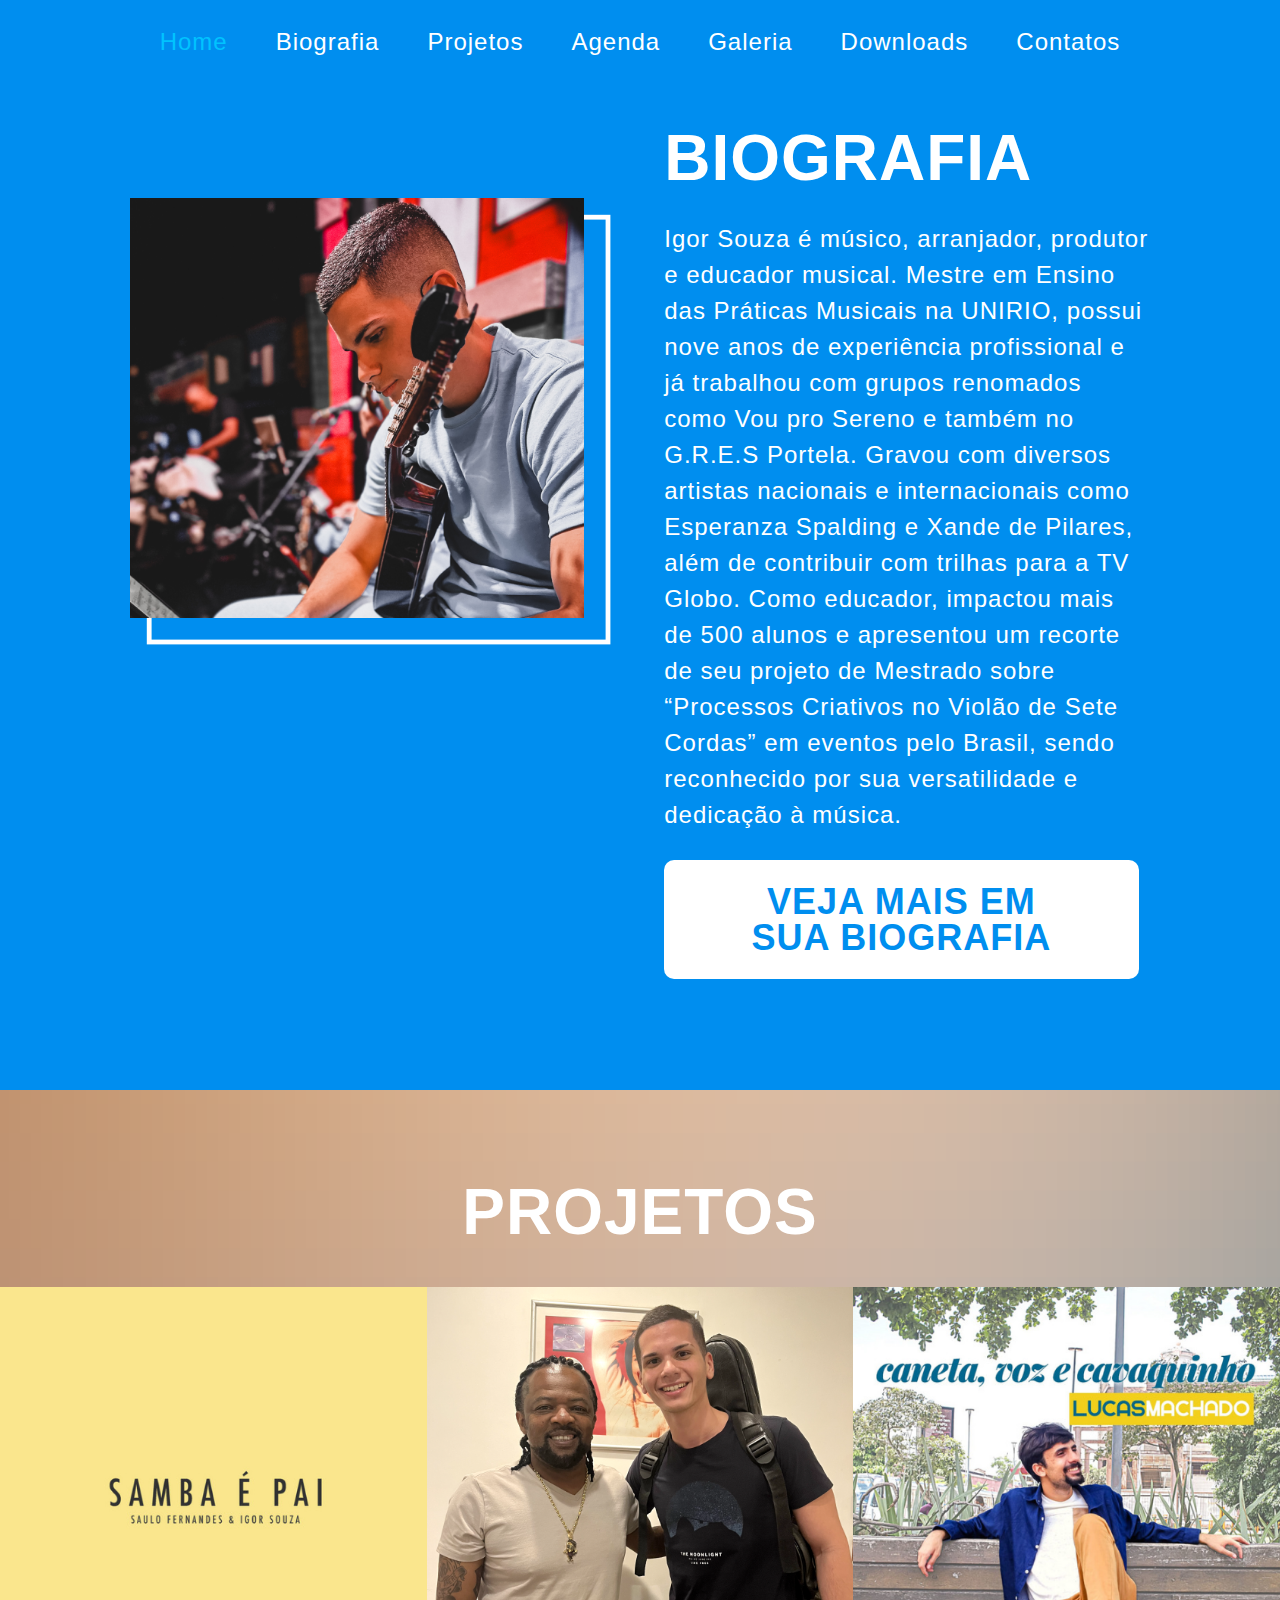
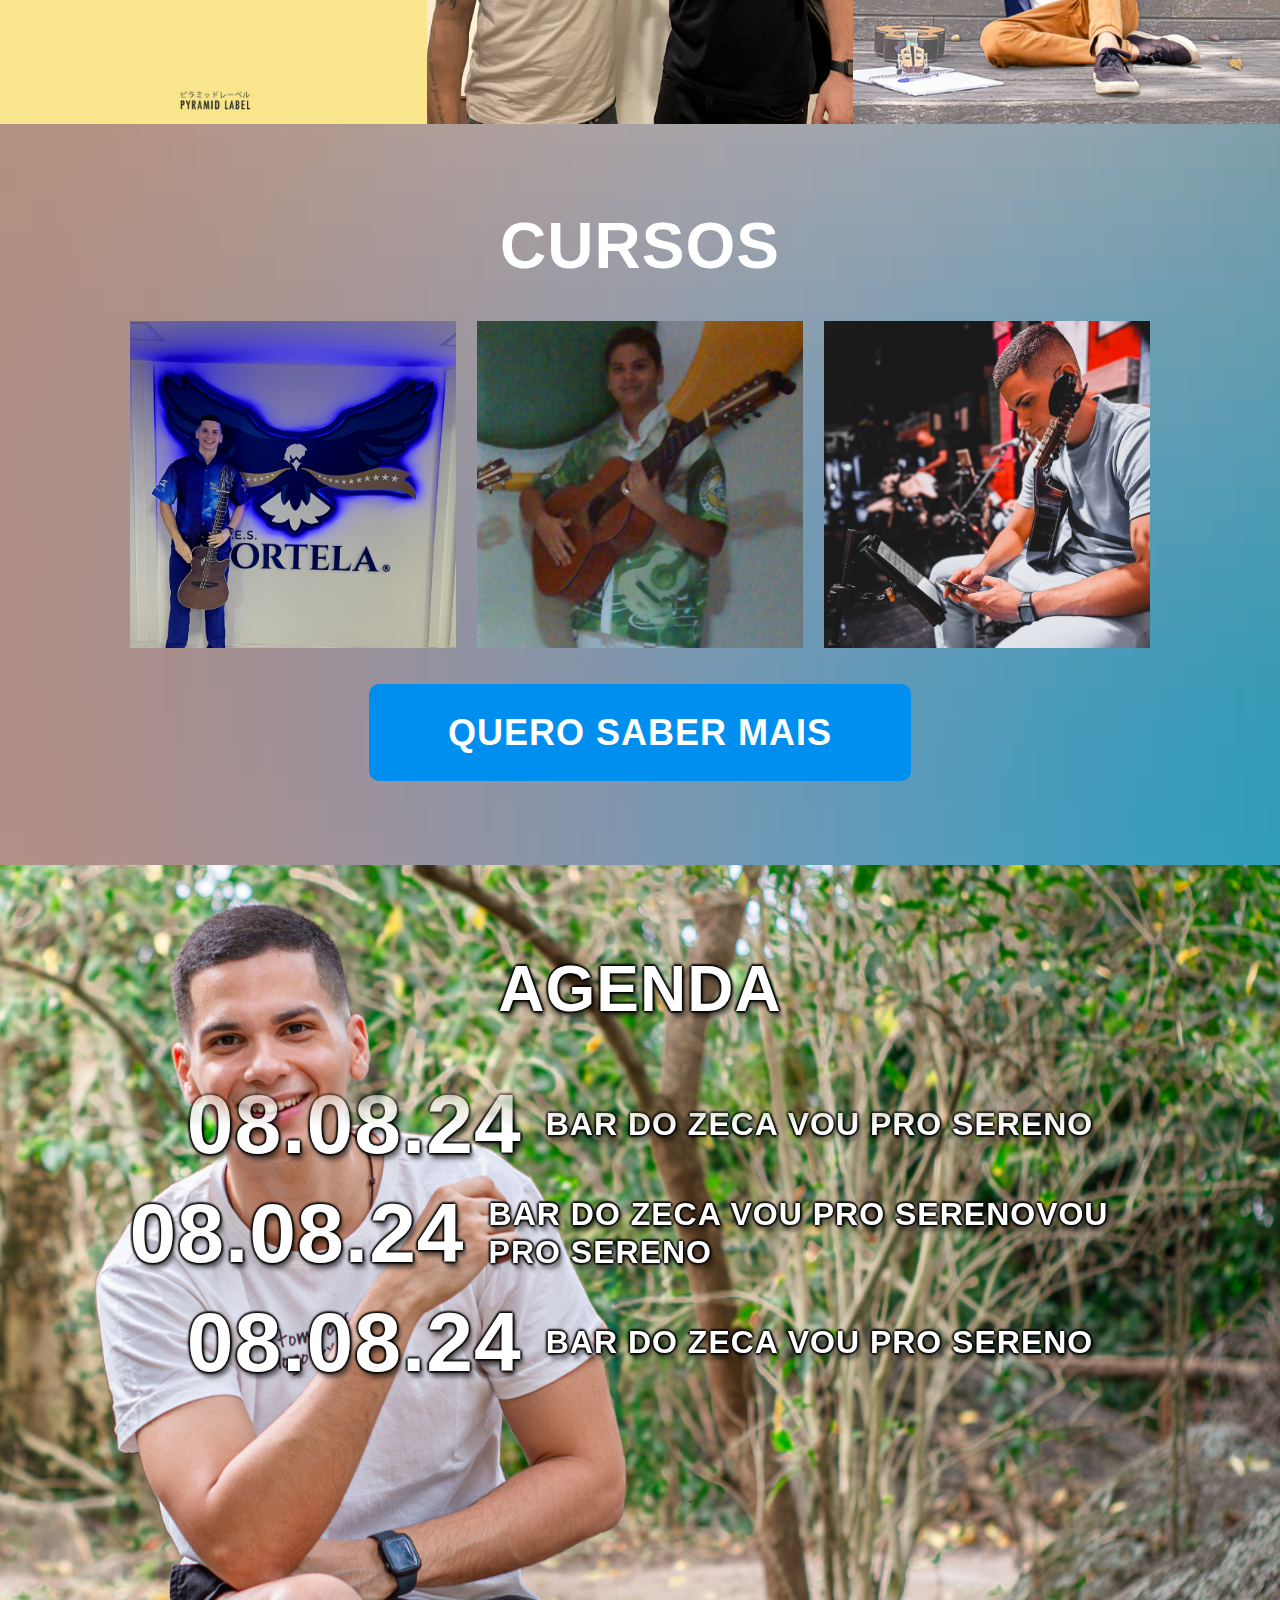
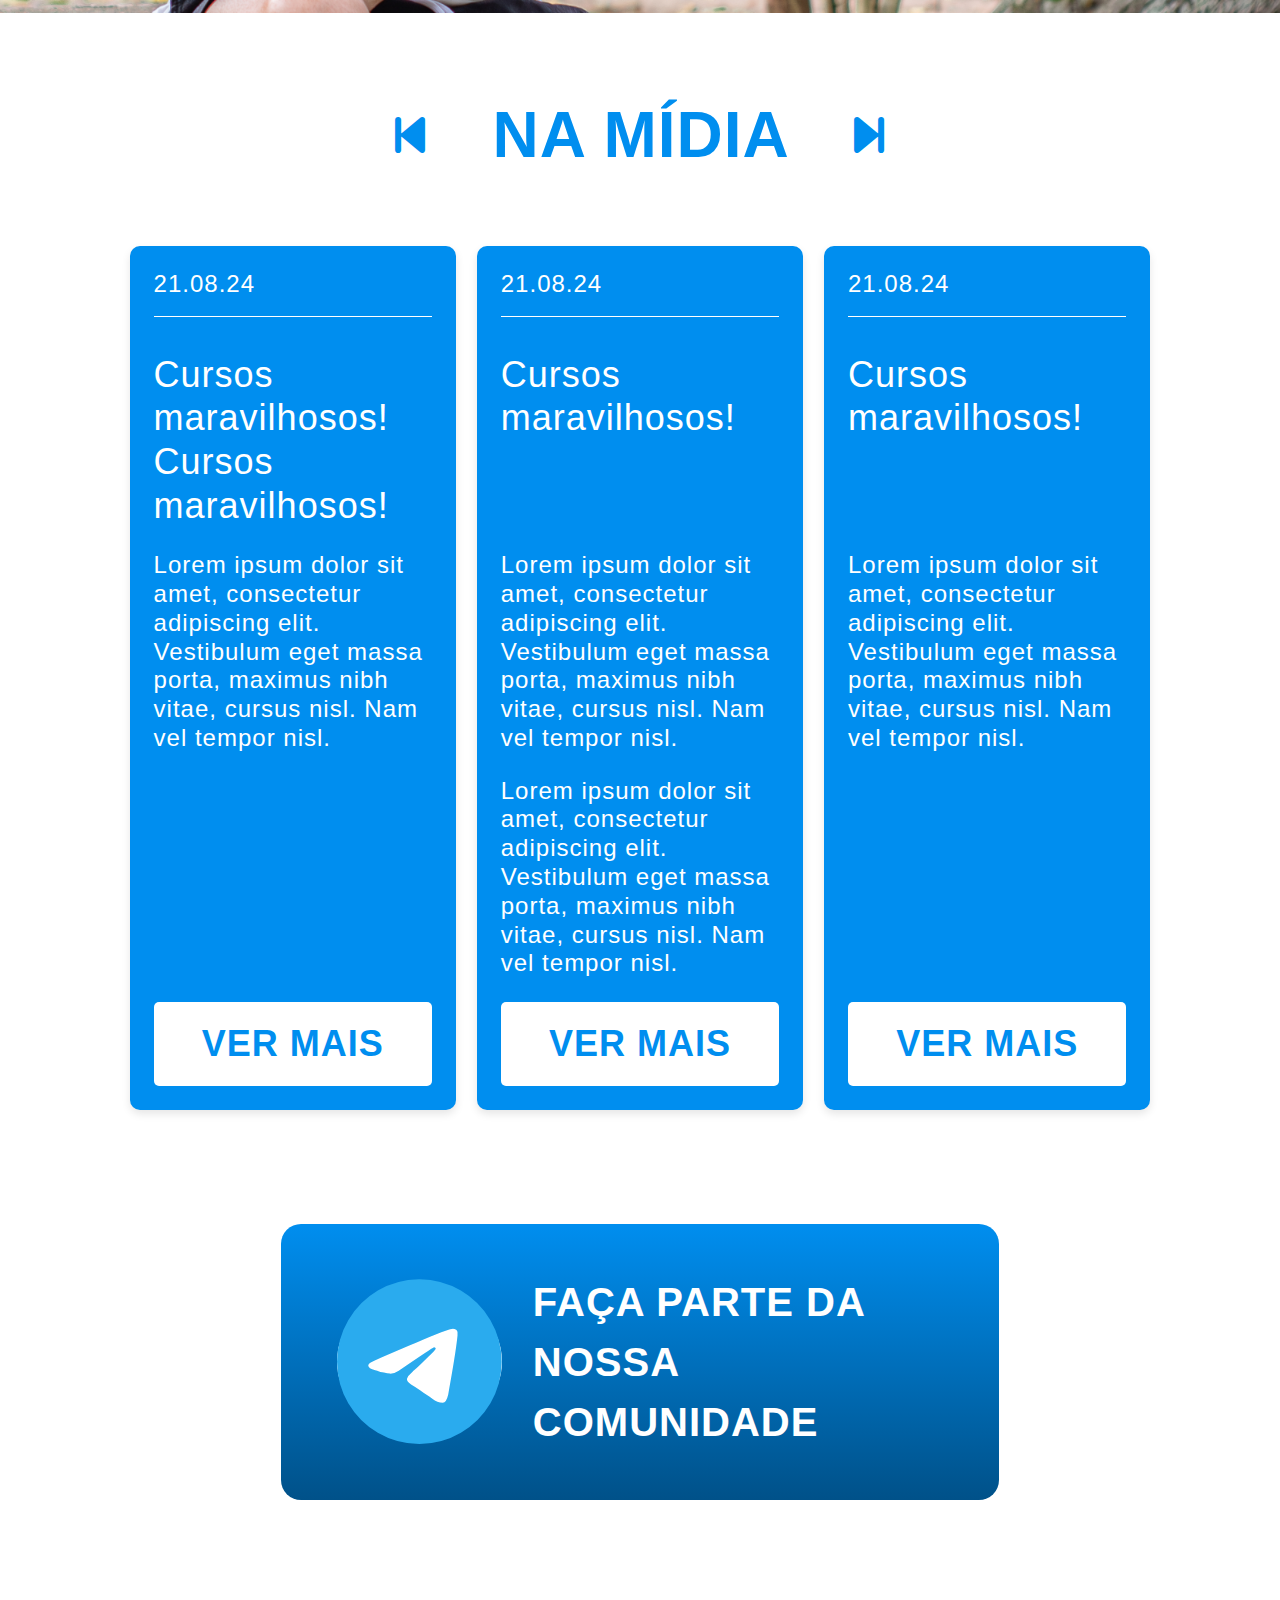
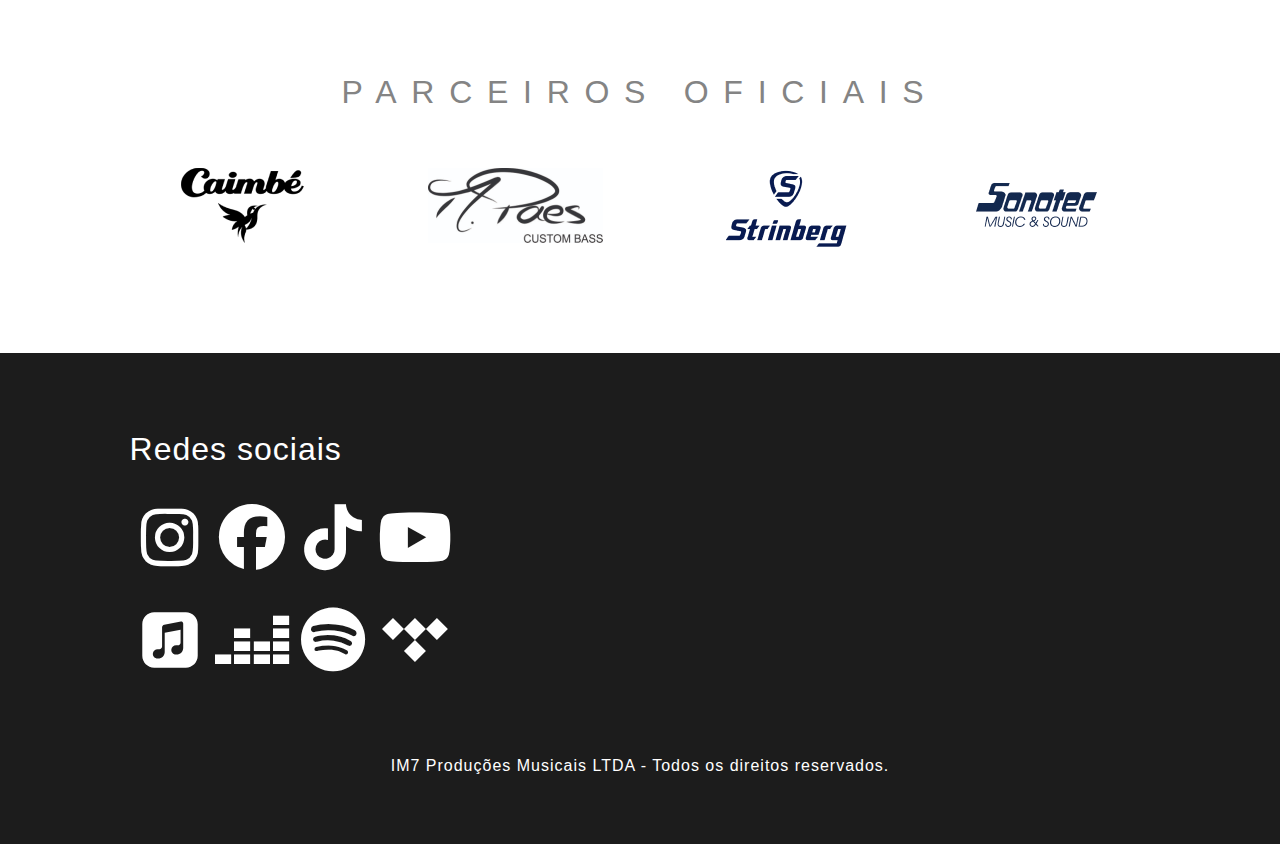
==== index.html @ 420d70bb "Add files via upload" ====
<!DOCTYPE html>
<html lang="pt-BR">
<head>
    <meta charset='utf-8'>
    <meta http-equiv='X-UA-Compatible' content='IE=edge'>
    <title>Igor Souza</title>
    <link rel='shortcut icon' href='favicon.ico' type='image/x-icon'>
    <meta name='viewport' content='width=device-width, initial-scale=1'>
    <link rel='stylesheet' type='text/css' media='screen' href='css/all.css'/>
    <link rel='stylesheet' type='text/css' media='screen' href='css/brands.css'/>
    <link rel='stylesheet' type='text/css' media='screen' href='css/fontawesome.css'/>
    <link rel='stylesheet' type='text/css' media='screen' href='css/main.css'>
</head>
<body>
    <header class="main_header">
        <h1 class="main_header_title">
            <a href="#" class="main_header_title_link">Igor Souza</a>
        </h1>
        <h2 class="main_header_h2_logo">
            <a href="#" class="main_header_logo_link"><img src="imgs/logo.png" class="main_header_logo_image" alt="Igor Souza"></a>
        </h2>
    </header>
    <nav id="main_menu">
        <!-- h2 class="main_menu_title"><a href="#" class="main_menu_title_link"><img src="imgs/mauricio-jun-handa.jpg" alt="Igor Souza" class="main_menu_title_image"></a></h2 -->
        <ul id="main_menu_list">
            <li class="main_menu_list_item" id="mobile_menu_icon"><a href="#" class="main_menu_list_item_link"><i class="fa-solid fa-bars"></i><i class="fa-solid fa-x deactive_x"></i></a></li>
            <li class="main_menu_list_item"><a href="#" class="main_menu_list_item_link active" title="Home">Home</a></li>
            <li class="main_menu_list_item"><a href="#" class="main_menu_list_item_link" title="Biografia">Biografia</a></li>
            <li class="main_menu_list_item"><a href="#" class="main_menu_list_item_link" title="Projetos">Projetos</a></li>
            <li class="main_menu_list_item"><a href="#" class="main_menu_list_item_link" title="Agenda">Agenda</a></li>
            <li class="main_menu_list_item"><a href="#" class="main_menu_list_item_link" title="Galeria">Galeria</a></li>
            <li class="main_menu_list_item"><a href="#" class="main_menu_list_item_link" title="Downloads">Downloads</a></li>
            <li class="main_menu_list_item"><a href="#" class="main_menu_list_item_link" title="Contatos">Contatos</a></li>
        </ul>
    </nav>
    <main>
        <section id="Home" class="main_section_content active_content">
            <h2 class="section_content_title">Igor Souza</h2>
            <div id="slidearea" class="slide_images">
                <figure>
                    <div class="mySlides fade">
                        <div class="numbertext"><!-- 1 / 3 --></div>
                        <img src="imgs/igor-souza-slide-01.png" alt="Igor Souza 01" />
                        <div class="caption_area">
                            <h3>Igor Souza,</h3>
                            <h4>O <strong>fen&ocirc;meno do viol&atilde;o</strong> de 7 cordas</h4>
                            <p>O fen&ocirc;meno Igor Souza (de acordo com o jornal Folha Vit&oacute;ria), &eacute; Mestre em M&uacute;sica e uma das refer&ecirc;ncias no viol&atilde;o de 7 cordas. Igor &eacute; um m&uacute;sico cuja alma se funde com cada nota, performando as melodias para al&eacute;m da t&eacute;cnica.</p>
                        </div>
                    </div>
                    <!--
                    <div class="mySlides fade">
                        <div class="numbertext">2 / 3</div>
                        <img src="imgs/igor-souza-slide-01.png" alt="Igor Souza 02" />
                        <div class="caption_area">
                            <h3>Igor Souza,</h3>
                            <h4>O <strong>fen&ocirc;meno do viol&atilde;o</strong> de 7 cordas</h4>
                            <p>O fen&ocirc;meno Igor Souza (de acordo com o jornal Folha Vit&oacute;ria), &eacute; Mestre em M&uacute;sica e uma das refer&ecirc;ncias no viol&atilde;o de 7 cordas. Igor &eacute; um m&uacute;sico cuja alma se funde com cada nota, performando as melodias para al&eacute;m da t&eacute;cnica.</p>
                        </div>
                    </div>
                    <div class="mySlides fade">
                        <div class="numbertext">3 / 3</div>
                        <img src="imgs/igor-souza-slide-01.png" alt="Igor Souza 03" />
                        <div class="caption_area">
                            <h3>Igor Souza,</h3>
                            <h4>O <strong>fen&ocirc;meno do viol&atilde;o</strong> de 7 cordas</h4>
                            <p>O fen&ocirc;meno Igor Souza (de acordo com o jornal Folha Vit&oacute;ria), &eacute; Mestre em M&uacute;sica e uma das refer&ecirc;ncias no viol&atilde;o de 7 cordas. Igor &eacute; um m&uacute;sico cuja alma se funde com cada nota, performando as melodias para al&eacute;m da t&eacute;cnica.</p>
                        </div>
                    </div>
                    -->
                    <div class="slide-dots-area">
                        <span class="slide-dot"></span> 
                        <!--
                        <span class="slide-dot"></span> 
                        <span class="slide-dot"></span> 
                        -->
                    </div>
                    <div class="slide-bottom-label"><img src="imgs/slide-molde.png" alt="Moldura" /></div>
                </figure>
            </div>
        </section>
        <section id="Biografia" class="main_section_content">
            <h2 class="section_content_title">Biografia</h2>
            <div class="main_section_container">
                <article class="article_content">
                    <figure>
                        <img src="imgs/igor-souza-biografia-01.png" alt="Igos Souza - Biografia">
                        <!-- figcaption>Fig.1 - Igor Souza</figcaption -->
                    </figure>
                    <div class="article_container">
                        <h2><a href="#Biografia">Biografia</a></h2>
                        <p>Igor Souza &eacute; m&uacute;sico, arranjador, produtor e educador musical. Mestre em Ensino das Pr&aacute;ticas Musicais na UNIRIO, possui nove anos de experi&ecirc;ncia profissional e j&aacute; trabalhou com grupos renomados como Vou pro Sereno e tamb&eacute;m no G.R.E.S Portela. Gravou com diversos artistas nacionais e internacionais como Esperanza Spalding e Xande de Pilares, al&eacute;m de contribuir com trilhas para a TV Globo. Como educador, impactou mais de 500 alunos e apresentou um recorte de seu projeto de Mestrado sobre &ldquo;Processos Criativos no Viol&atilde;o de Sete Cordas&rdquo; em eventos pelo Brasil, sendo reconhecido por sua versatilidade e dedica&ccedil;&atilde;o &agrave; m&uacute;sica.</p>
                        <p class="button_white"><a href="#" class="button_white_link">veja mais em sua biografia</a></p>
                    </div>
                </article>
            </div>
        </section>
        <section id="Portf&oacute;lio" class="main_section_content">
            <h2 class="section_content_title">Portf&oacute;lio</h2>
            <div class="main_section_container">
                <article id="Projetos" class="article_content">
                    <h2><a href="#Projetos">Projetos</a></h2>
                    <div class="square_images_container">
                        <figure>
                            <img src="imgs/igor-souza-projeto-01.png" alt="Igos Souza - Projeto 01">
                            <figcaption><p>Projetos Pessoais</p></figcaption>
                        </figure>
                        <figure>
                            <img src="imgs/igor-souza-projeto-02.png" alt="Igos Souza - Projeto 02">
                            <figcaption><p>Projetos Pessoais</p></figcaption>
                        </figure>
                        <figure>
                            <img src="imgs/igor-souza-projeto-03.png" alt="Igos Souza - Projeto 03">
                            <figcaption><p>Projetos Pessoais</p></figcaption>
                        </figure>
                    </div>
                </article>
                <article id="Cursos" class="article_content">
                    <h2><a href="#Cursos">Cursos</a></h2>
                    <div class="square_images_container">
                        <figure>
                            <img src="imgs/igor-souza-curso-01.png" alt="Igos Souza - Curso 01">
                            <figcaption><p>M&uacute;sico no g.r.e.s portela</p></figcaption>
                        </figure>
                        <figure>
                            <img src="imgs/igor-souza-curso-02.png" alt="Igos Souza - Curso 02">
                            <figcaption><p>M&uacute;sico na mocidade</p></figcaption>
                        </figure>
                        <figure>
                            <img src="imgs/igor-souza-curso-03.png" alt="Igos Souza - Curso 03">
                            <figcaption><p>M&uacute;sico no vou pro sereno</p></figcaption>
                        </figure>
                    </div>
                    <p class="button_blue"><a href="#" class="button_blue_link">Quero saber mais</a></p>
                </article>
            </div>
        </section>
        <section id="Agenda" class="main_section_content">
            <h2 class="section_content_title"><a href="#Agenda">Agenda</a></h2>
            <div class="main_section_container mask_gradient_container">
                <article id="Lista-de-Eventos" class="article_content">
                    <h2><a href="#Agenda">Agenda</a></h2>
                    <p><a href="#data"><strong>08.08<span>.24</span></strong> Bar do zeca vou pro sereno</a></p>
                    <p><a href="#data"><strong>08.08<span>.24</span></strong> Bar do zeca vou pro serenovou pro sereno</a></p>
                    <p><a href="#data"><strong>08.08<span>.24</span></strong> Bar do zeca vou pro sereno</a></p>
                    <!--
                    <p><a href="#data"><strong>08.08.24</strong> Bar do zeca vou pro sereno</a></p>
                    <p><a href="#data"><strong>08.08.24</strong> Bar do zeca vou pro sereno</a></p>
                    <p><a href="#data"><strong>08.08.24</strong> Bar do zeca vou pro sereno</a></p>
                    <p><a href="#data"><strong>08.08.24</strong> Bar do zeca vou pro sereno</a></p>
                    -->
                </article>
                <p class="button_white agenda_button"><a href="#" class="button_white_link agenda_button_link">Ver agenda completa</a></p>
            </div>
            <div class="back_images">
                <figure>
                    <img src="imgs/igor-souza-agenda-01-bkg.png" alt="Igor Souza - Agenda">
                    <!-- figcaption>Fig.1 - Trulli, Puglia, Italy</figcaption -->
                </figure>
            </div>
        </section>
        <section id="M&iacute;dia" class="main_section_content">
            <h2 class="section_content_title"><i class="fa-solid fa-backward-step"></i> Na M&iacute;dia <i class="fa-solid fa-forward-step"></i></h2>
            <div class="main_section_container">
                <article class="article_content">
                    <p class="card_date">21.08.24</p>
                    <h2 class="card_title"><a href="#">Cursos maravilhosos! Cursos maravilhosos!</a></h2>
                    <div class="card_paragraph">
                        <p>Lorem ipsum dolor sit amet, consectetur adipiscing elit. Vestibulum eget massa porta, maximus nibh vitae, cursus nisl. Nam vel tempor nisl.</p>
                    </div>
                    <p class="button_white card_button"><a href="#" class="button_white_link card_button_link">ver mais</a></p>
                </article>
                <article class="article_content">
                    <p class="card_date">21.08.24</p>
                    <h2 class="card_title"><a href="#">Cursos maravilhosos!</a></h2>
                    <div class="card_paragraph">
                        <p>Lorem ipsum dolor sit amet, consectetur adipiscing elit. Vestibulum eget massa porta, maximus nibh vitae, cursus nisl. Nam vel tempor nisl.</p>
                        <p>Lorem ipsum dolor sit amet, consectetur adipiscing elit. Vestibulum eget massa porta, maximus nibh vitae, cursus nisl. Nam vel tempor nisl.</p>
                    </div>
                    <p class="button_white card_button"><a href="#" class="button_white_link card_button_link">ver mais</a></p>
                </article>
                <article class="article_content">
                    <p class="card_date">21.08.24</p>
                    <h2 class="card_title"><a href="#">Cursos maravilhosos!</a></h2>
                    <div class="card_paragraph">
                        <p>Lorem ipsum dolor sit amet, consectetur adipiscing elit. Vestibulum eget massa porta, maximus nibh vitae, cursus nisl. Nam vel tempor nisl.</p>
                    </div>
                    <p class="button_white card_button"><a href="#" class="button_white_link card_button_link">ver mais</a></p>
                </article>
            </div>
        </section>
        <section id="Comunidade" class="main_section_content">
            <h2 class="section_content_title comunidade_button"><a href="#" class="comunidade_button_link"><i class="fa-brands fa-telegram"></i> fa&ccedil;a parte da nossa comunidade</a></h2>
        </section>
        <section id="Parceiros" class="main_section_content">
            <h2 class="section_content_title"><a href="#">PARCEIROS OFICIAIS</a></h2>
            <article class="article_content">
                <h2><a href="#">PARCEIROS OFICIAIS</a></h2>
                <div class="parceiros_images_container">
                    <figure>
                        <a href="#"><img src="imgs/parceiro-01.png" alt="Parceiro 01"></a>
                        <a href="#"><img src="imgs/parceiro-02.png" alt="Parceiro 02"></a>
                        <a href="#"><img src="imgs/parceiro-03.png" alt="Parceiro 03"></a>
                        <a href="#"><img src="imgs/parceiro-04.png" alt="Parceiro 04"></a>
                    </figure>
                </div>
            </article>
        </section>
    </main>
    <footer>
        <div class="footer-container">
            <div class="column social-media">
                <h3>Redes sociais</h3>
                <ul>
                    <li><a href="#"><i class="fa-brands fa-instagram"></i></a></li>
                    <li><a href="#"><i class="fa-brands fa-facebook"></i></a></li>
                    <li><a href="#"><i class="fa-brands fa-tiktok"></i></a></li>
                    <li><a href="#"><i class="fa-brands fa-youtube"></i></a></li>
                    <li>
                        <a href="#">
                            <svg xmlns="http://www.w3.org/2000/svg" x="0px" y="0px" viewBox="0 0 50 50">
                                <path d="M37,4H13c-4.962,0-9,4.037-9,9v24c0,4.963,4.038,9,9,9h24c4.962,0,9-4.037,9-9V13C46,8.037,41.962,4,37,4z M35,27v4v0.021	h-0.002C34.986,33.768,32.749,36,30,36h-0.5c-0.987,0-1.933-0.42-2.596-1.152c-0.662-0.731-0.985-1.718-0.887-2.705	C26.195,30.38,27.787,29,29.643,29H31c1.103,0,2-0.897,2-2v-9.795l-12,2.25V30v4c0,2.757-2.243,5-5,5h-0.5	c-0.987,0-1.933-0.42-2.596-1.152c-0.662-0.731-0.985-1.718-0.887-2.705C12.195,33.38,13.787,32,15.643,32H17c1.103,0,2-0.897,2-2	V15.353c0-0.963,0.687-1.79,1.633-1.966l12.591-2.36c0.439-0.083,0.891,0.033,1.234,0.319C34.803,11.632,35,12.053,35,12.5V27z"></path>
                                </svg>
                        </a>
                    </li>
                    <li><a href="#"><i class="fab fa-deezer"></i></a></li>
                    <li><a href="#"><i class="fab fa-spotify"></i></a></li>
                    <li>
                        <a href="#Tidal" class="icon-link">
                            <div class="icon-tidal">
                                <svg viewBox="0 0 509 339" xmlns="http://www.w3.org/2000/svg" fill-rule="evenodd" clip-rule="evenodd" stroke-linejoin="round" stroke-miterlimit="2">
                                    <path d="M338.783 84.68l-84.686 84.705-84.709-84.705L254.098.01l84.685 84.671z" fill="#100f0d" fill-rule="nonzero"/><path d="M338.783 254.08l-84.686 84.704-84.709-84.705 84.71-84.704 84.685 84.704zM169.393 84.687l-84.705 84.705-84.69-84.705L84.688.002l84.705 84.685zM508.164 84.687l-84.686 84.705-84.709-84.705L423.479.002l84.685 84.685z" fill="#100f0d" fill-rule="nonzero"/>
                                </svg>
                            </div>
                        </a>
                    </li>
                </ul>
            </div>
            <div class="column">
                <!-- Conte&uacute;do da segunda coluna -->
            </div>
            <div class="column">
                <!-- Conte&uacute;do da terceira coluna -->
            </div>
        </div>
        <div class="copyright">
            <p>IM7 Produ&ccedil;&otilde;es Musicais LTDA - Todos os direitos reservados.</p>
        </div>
    </footer>
    <script src='main.js'></script>
</body>
</html>
---- css/brands.css ----
/*!
 * Font Awesome Free 6.6.0 by @fontawesome - https://fontawesome.com
 * License - https://fontawesome.com/license/free (Icons: CC BY 4.0, Fonts: SIL OFL 1.1, Code: MIT License)
 * Copyright 2024 Fonticons, Inc.
 */
:root, :host {
  --fa-style-family-brands: 'Font Awesome 6 Brands';
  --fa-font-brands: normal 400 1em/1 'Font Awesome 6 Brands'; }

@font-face {
  font-family: 'Font Awesome 6 Brands';
  font-style: normal;
  font-weight: 400;
  font-display: block;
  src: url("../webfonts/fa-brands-400.woff2") format("woff2"), url("../webfonts/fa-brands-400.ttf") format("truetype"); }

.fab,
.fa-brands {
  font-weight: 400; }

.fa-monero:before {
  content: "\f3d0"; }

.fa-hooli:before {
  content: "\f427"; }

.fa-yelp:before {
  content: "\f1e9"; }

.fa-cc-visa:before {
  content: "\f1f0"; }

.fa-lastfm:before {
  content: "\f202"; }

.fa-shopware:before {
  content: "\f5b5"; }

.fa-creative-commons-nc:before {
  content: "\f4e8"; }

.fa-aws:before {
  content: "\f375"; }

.fa-redhat:before {
  content: "\f7bc"; }

.fa-yoast:before {
  content: "\f2b1"; }

.fa-cloudflare:before {
  content: "\e07d"; }

.fa-ups:before {
  content: "\f7e0"; }

.fa-pixiv:before {
  content: "\e640"; }

.fa-wpexplorer:before {
  content: "\f2de"; }

.fa-dyalog:before {
  content: "\f399"; }

.fa-bity:before {
  content: "\f37a"; }

.fa-stackpath:before {
  content: "\f842"; }

.fa-buysellads:before {
  content: "\f20d"; }

.fa-first-order:before {
  content: "\f2b0"; }

.fa-modx:before {
  content: "\f285"; }

.fa-guilded:before {
  content: "\e07e"; }

.fa-vnv:before {
  content: "\f40b"; }

.fa-square-js:before {
  content: "\f3b9"; }

.fa-js-square:before {
  content: "\f3b9"; }

.fa-microsoft:before {
  content: "\f3ca"; }

.fa-qq:before {
  content: "\f1d6"; }

.fa-orcid:before {
  content: "\f8d2"; }

.fa-java:before {
  content: "\f4e4"; }

.fa-invision:before {
  content: "\f7b0"; }

.fa-creative-commons-pd-alt:before {
  content: "\f4ed"; }

.fa-centercode:before {
  content: "\f380"; }

.fa-glide-g:before {
  content: "\f2a6"; }

.fa-drupal:before {
  content: "\f1a9"; }

.fa-jxl:before {
  content: "\e67b"; }

.fa-dart-lang:before {
  content: "\e693"; }

.fa-hire-a-helper:before {
  content: "\f3b0"; }

.fa-creative-commons-by:before {
  content: "\f4e7"; }

.fa-unity:before {
  content: "\e049"; }

.fa-whmcs:before {
  content: "\f40d"; }

.fa-rocketchat:before {
  content: "\f3e8"; }

.fa-vk:before {
  content: "\f189"; }

.fa-untappd:before {
  content: "\f405"; }

.fa-mailchimp:before {
  content: "\f59e"; }

.fa-css3-alt:before {
  content: "\f38b"; }

.fa-square-reddit:before {
  content: "\f1a2"; }

.fa-reddit-square:before {
  content: "\f1a2"; }

.fa-vimeo-v:before {
  content: "\f27d"; }

.fa-contao:before {
  content: "\f26d"; }

.fa-square-font-awesome:before {
  content: "\e5ad"; }

.fa-deskpro:before {
  content: "\f38f"; }

.fa-brave:before {
  content: "\e63c"; }

.fa-sistrix:before {
  content: "\f3ee"; }

.fa-square-instagram:before {
  content: "\e055"; }

.fa-instagram-square:before {
  content: "\e055"; }

.fa-battle-net:before {
  content: "\f835"; }

.fa-the-red-yeti:before {
  content: "\f69d"; }

.fa-square-hacker-news:before {
  content: "\f3af"; }

.fa-hacker-news-square:before {
  content: "\f3af"; }

.fa-edge:before {
  content: "\f282"; }

.fa-threads:before {
  content: "\e618"; }

.fa-napster:before {
  content: "\f3d2"; }

.fa-square-snapchat:before {
  content: "\f2ad"; }

.fa-snapchat-square:before {
  content: "\f2ad"; }

.fa-google-plus-g:before {
  content: "\f0d5"; }

.fa-artstation:before {
  content: "\f77a"; }

.fa-markdown:before {
  content: "\f60f"; }

.fa-sourcetree:before {
  content: "\f7d3"; }

.fa-google-plus:before {
  content: "\f2b3"; }

.fa-diaspora:before {
  content: "\f791"; }

.fa-foursquare:before {
  content: "\f180"; }

.fa-stack-overflow:before {
  content: "\f16c"; }

.fa-github-alt:before {
  content: "\f113"; }

.fa-phoenix-squadron:before {
  content: "\f511"; }

.fa-pagelines:before {
  content: "\f18c"; }

.fa-algolia:before {
  content: "\f36c"; }

.fa-red-river:before {
  content: "\f3e3"; }

.fa-creative-commons-sa:before {
  content: "\f4ef"; }

.fa-safari:before {
  content: "\f267"; }

.fa-google:before {
  content: "\f1a0"; }

.fa-square-font-awesome-stroke:before {
  content: "\f35c"; }

.fa-font-awesome-alt:before {
  content: "\f35c"; }

.fa-atlassian:before {
  content: "\f77b"; }

.fa-linkedin-in:before {
  content: "\f0e1"; }

.fa-digital-ocean:before {
  content: "\f391"; }

.fa-nimblr:before {
  content: "\f5a8"; }

.fa-chromecast:before {
  content: "\f838"; }

.fa-evernote:before {
  content: "\f839"; }

.fa-hacker-news:before {
  content: "\f1d4"; }

.fa-creative-commons-sampling:before {
  content: "\f4f0"; }

.fa-adversal:before {
  content: "\f36a"; }

.fa-creative-commons:before {
  content: "\f25e"; }

.fa-watchman-monitoring:before {
  content: "\e087"; }

.fa-fonticons:before {
  content: "\f280"; }

.fa-weixin:before {
  content: "\f1d7"; }

.fa-shirtsinbulk:before {
  content: "\f214"; }

.fa-codepen:before {
  content: "\f1cb"; }

.fa-git-alt:before {
  content: "\f841"; }

.fa-lyft:before {
  content: "\f3c3"; }

.fa-rev:before {
  content: "\f5b2"; }

.fa-windows:before {
  content: "\f17a"; }

.fa-wizards-of-the-coast:before {
  content: "\f730"; }

.fa-square-viadeo:before {
  content: "\f2aa"; }

.fa-viadeo-square:before {
  content: "\f2aa"; }

.fa-meetup:before {
  content: "\f2e0"; }

.fa-centos:before {
  content: "\f789"; }

.fa-adn:before {
  content: "\f170"; }

.fa-cloudsmith:before {
  content: "\f384"; }

.fa-opensuse:before {
  content: "\e62b"; }

.fa-pied-piper-alt:before {
  content: "\f1a8"; }

.fa-square-dribbble:before {
  content: "\f397"; }

.fa-dribbble-square:before {
  content: "\f397"; }

.fa-codiepie:before {
  content: "\f284"; }

.fa-node:before {
  content: "\f419"; }

.fa-mix:before {
  content: "\f3cb"; }

.fa-steam:before {
  content: "\f1b6"; }

.fa-cc-apple-pay:before {
  content: "\f416"; }

.fa-scribd:before {
  content: "\f28a"; }

.fa-debian:before {
  content: "\e60b"; }

.fa-openid:before {
  content: "\f19b"; }

.fa-instalod:before {
  content: "\e081"; }

.fa-expeditedssl:before {
  content: "\f23e"; }

.fa-sellcast:before {
  content: "\f2da"; }

.fa-square-twitter:before {
  content: "\f081"; }

.fa-twitter-square:before {
  content: "\f081"; }

.fa-r-project:before {
  content: "\f4f7"; }

.fa-delicious:before {
  content: "\f1a5"; }

.fa-freebsd:before {
  content: "\f3a4"; }

.fa-vuejs:before {
  content: "\f41f"; }

.fa-accusoft:before {
  content: "\f369"; }

.fa-ioxhost:before {
  content: "\f208"; }

.fa-fonticons-fi:before {
  content: "\f3a2"; }

.fa-app-store:before {
  content: "\f36f"; }

.fa-cc-mastercard:before {
  content: "\f1f1"; }

.fa-itunes-note:before {
  content: "\f3b5"; }

.fa-golang:before {
  content: "\e40f"; }

.fa-kickstarter:before {
  content: "\f3bb"; }

.fa-square-kickstarter:before {
  content: "\f3bb"; }

.fa-grav:before {
  content: "\f2d6"; }

.fa-weibo:before {
  content: "\f18a"; }

.fa-uncharted:before {
  content: "\e084"; }

.fa-firstdraft:before {
  content: "\f3a1"; }

.fa-square-youtube:before {
  content: "\f431"; }

.fa-youtube-square:before {
  content: "\f431"; }

.fa-wikipedia-w:before {
  content: "\f266"; }

.fa-wpressr:before {
  content: "\f3e4"; }

.fa-rendact:before {
  content: "\f3e4"; }

.fa-angellist:before {
  content: "\f209"; }

.fa-galactic-republic:before {
  content: "\f50c"; }

.fa-nfc-directional:before {
  content: "\e530"; }

.fa-skype:before {
  content: "\f17e"; }

.fa-joget:before {
  content: "\f3b7"; }

.fa-fedora:before {
  content: "\f798"; }

.fa-stripe-s:before {
  content: "\f42a"; }

.fa-meta:before {
  content: "\e49b"; }

.fa-laravel:before {
  content: "\f3bd"; }

.fa-hotjar:before {
  content: "\f3b1"; }

.fa-bluetooth-b:before {
  content: "\f294"; }

.fa-square-letterboxd:before {
  content: "\e62e"; }

.fa-sticker-mule:before {
  content: "\f3f7"; }

.fa-creative-commons-zero:before {
  content: "\f4f3"; }

.fa-hips:before {
  content: "\f452"; }

.fa-behance:before {
  content: "\f1b4"; }

.fa-reddit:before {
  content: "\f1a1"; }

.fa-discord:before {
  content: "\f392"; }

.fa-chrome:before {
  content: "\f268"; }

.fa-app-store-ios:before {
  content: "\f370"; }

.fa-cc-discover:before {
  content: "\f1f2"; }

.fa-wpbeginner:before {
  content: "\f297"; }

.fa-confluence:before {
  content: "\f78d"; }

.fa-shoelace:before {
  content: "\e60c"; }

.fa-mdb:before {
  content: "\f8ca"; }

.fa-dochub:before {
  content: "\f394"; }

.fa-accessible-icon:before {
  content: "\f368"; }

.fa-ebay:before {
  content: "\f4f4"; }

.fa-amazon:before {
  content: "\f270"; }

.fa-unsplash:before {
  content: "\e07c"; }

.fa-yarn:before {
  content: "\f7e3"; }

.fa-square-steam:before {
  content: "\f1b7"; }

.fa-steam-square:before {
  content: "\f1b7"; }

.fa-500px:before {
  content: "\f26e"; }

.fa-square-vimeo:before {
  content: "\f194"; }

.fa-vimeo-square:before {
  content: "\f194"; }

.fa-asymmetrik:before {
  content: "\f372"; }

.fa-font-awesome:before {
  content: "\f2b4"; }

.fa-font-awesome-flag:before {
  content: "\f2b4"; }

.fa-font-awesome-logo-full:before {
  content: "\f2b4"; }

.fa-gratipay:before {
  content: "\f184"; }

.fa-apple:before {
  content: "\f179"; }

.fa-hive:before {
  content: "\e07f"; }

.fa-gitkraken:before {
  content: "\f3a6"; }

.fa-keybase:before {
  content: "\f4f5"; }

.fa-apple-pay:before {
  content: "\f415"; }

.fa-padlet:before {
  content: "\e4a0"; }

.fa-amazon-pay:before {
  content: "\f42c"; }

.fa-square-github:before {
  content: "\f092"; }

.fa-github-square:before {
  content: "\f092"; }

.fa-stumbleupon:before {
  content: "\f1a4"; }

.fa-fedex:before {
  content: "\f797"; }

.fa-phoenix-framework:before {
  content: "\f3dc"; }

.fa-shopify:before {
  content: "\e057"; }

.fa-neos:before {
  content: "\f612"; }

.fa-square-threads:before {
  content: "\e619"; }

.fa-hackerrank:before {
  content: "\f5f7"; }

.fa-researchgate:before {
  content: "\f4f8"; }

.fa-swift:before {
  content: "\f8e1"; }

.fa-angular:before {
  content: "\f420"; }

.fa-speakap:before {
  content: "\f3f3"; }

.fa-angrycreative:before {
  content: "\f36e"; }

.fa-y-combinator:before {
  content: "\f23b"; }

.fa-empire:before {
  content: "\f1d1"; }

.fa-envira:before {
  content: "\f299"; }

.fa-google-scholar:before {
  content: "\e63b"; }

.fa-square-gitlab:before {
  content: "\e5ae"; }

.fa-gitlab-square:before {
  content: "\e5ae"; }

.fa-studiovinari:before {
  content: "\f3f8"; }

.fa-pied-piper:before {
  content: "\f2ae"; }

.fa-wordpress:before {
  content: "\f19a"; }

.fa-product-hunt:before {
  content: "\f288"; }

.fa-firefox:before {
  content: "\f269"; }

.fa-linode:before {
  content: "\f2b8"; }

.fa-goodreads:before {
  content: "\f3a8"; }

.fa-square-odnoklassniki:before {
  content: "\f264"; }

.fa-odnoklassniki-square:before {
  content: "\f264"; }

.fa-jsfiddle:before {
  content: "\f1cc"; }

.fa-sith:before {
  content: "\f512"; }

.fa-themeisle:before {
  content: "\f2b2"; }

.fa-page4:before {
  content: "\f3d7"; }

.fa-hashnode:before {
  content: "\e499"; }

.fa-react:before {
  content: "\f41b"; }

.fa-cc-paypal:before {
  content: "\f1f4"; }

.fa-squarespace:before {
  content: "\f5be"; }

.fa-cc-stripe:before {
  content: "\f1f5"; }

.fa-creative-commons-share:before {
  content: "\f4f2"; }

.fa-bitcoin:before {
  content: "\f379"; }

.fa-keycdn:before {
  content: "\f3ba"; }

.fa-opera:before {
  content: "\f26a"; }

.fa-itch-io:before {
  content: "\f83a"; }

.fa-umbraco:before {
  content: "\f8e8"; }

.fa-galactic-senate:before {
  content: "\f50d"; }

.fa-ubuntu:before {
  content: "\f7df"; }

.fa-draft2digital:before {
  content: "\f396"; }

.fa-stripe:before {
  content: "\f429"; }

.fa-houzz:before {
  content: "\f27c"; }

.fa-gg:before {
  content: "\f260"; }

.fa-dhl:before {
  content: "\f790"; }

.fa-square-pinterest:before {
  content: "\f0d3"; }

.fa-pinterest-square:before {
  content: "\f0d3"; }

.fa-xing:before {
  content: "\f168"; }

.fa-blackberry:before {
  content: "\f37b"; }

.fa-creative-commons-pd:before {
  content: "\f4ec"; }

.fa-playstation:before {
  content: "\f3df"; }

.fa-quinscape:before {
  content: "\f459"; }

.fa-less:before {
  content: "\f41d"; }

.fa-blogger-b:before {
  content: "\f37d"; }

.fa-opencart:before {
  content: "\f23d"; }

.fa-vine:before {
  content: "\f1ca"; }

.fa-signal-messenger:before {
  content: "\e663"; }

.fa-paypal:before {
  content: "\f1ed"; }

.fa-gitlab:before {
  content: "\f296"; }

.fa-typo3:before {
  content: "\f42b"; }

.fa-reddit-alien:before {
  content: "\f281"; }

.fa-yahoo:before {
  content: "\f19e"; }

.fa-dailymotion:before {
  content: "\e052"; }

.fa-affiliatetheme:before {
  content: "\f36b"; }

.fa-pied-piper-pp:before {
  content: "\f1a7"; }

.fa-bootstrap:before {
  content: "\f836"; }

.fa-odnoklassniki:before {
  content: "\f263"; }

.fa-nfc-symbol:before {
  content: "\e531"; }

.fa-mintbit:before {
  content: "\e62f"; }

.fa-ethereum:before {
  content: "\f42e"; }

.fa-speaker-deck:before {
  content: "\f83c"; }

.fa-creative-commons-nc-eu:before {
  content: "\f4e9"; }

.fa-patreon:before {
  content: "\f3d9"; }

.fa-avianex:before {
  content: "\f374"; }

.fa-ello:before {
  content: "\f5f1"; }

.fa-gofore:before {
  content: "\f3a7"; }

.fa-bimobject:before {
  content: "\f378"; }

.fa-brave-reverse:before {
  content: "\e63d"; }

.fa-facebook-f:before {
  content: "\f39e"; }

.fa-square-google-plus:before {
  content: "\f0d4"; }

.fa-google-plus-square:before {
  content: "\f0d4"; }

.fa-web-awesome:before {
  content: "\e682"; }

.fa-mandalorian:before {
  content: "\f50f"; }

.fa-first-order-alt:before {
  content: "\f50a"; }

.fa-osi:before {
  content: "\f41a"; }

.fa-google-wallet:before {
  content: "\f1ee"; }

.fa-d-and-d-beyond:before {
  content: "\f6ca"; }

.fa-periscope:before {
  content: "\f3da"; }

.fa-fulcrum:before {
  content: "\f50b"; }

.fa-cloudscale:before {
  content: "\f383"; }

.fa-forumbee:before {
  content: "\f211"; }

.fa-mizuni:before {
  content: "\f3cc"; }

.fa-schlix:before {
  content: "\f3ea"; }

.fa-square-xing:before {
  content: "\f169"; }

.fa-xing-square:before {
  content: "\f169"; }

.fa-bandcamp:before {
  content: "\f2d5"; }

.fa-wpforms:before {
  content: "\f298"; }

.fa-cloudversify:before {
  content: "\f385"; }

.fa-usps:before {
  content: "\f7e1"; }

.fa-megaport:before {
  content: "\f5a3"; }

.fa-magento:before {
  content: "\f3c4"; }

.fa-spotify:before {
  content: "\f1bc"; }

.fa-optin-monster:before {
  content: "\f23c"; }

.fa-fly:before {
  content: "\f417"; }

.fa-aviato:before {
  content: "\f421"; }

.fa-itunes:before {
  content: "\f3b4"; }

.fa-cuttlefish:before {
  content: "\f38c"; }

.fa-blogger:before {
  content: "\f37c"; }

.fa-flickr:before {
  content: "\f16e"; }

.fa-viber:before {
  content: "\f409"; }

.fa-soundcloud:before {
  content: "\f1be"; }

.fa-digg:before {
  content: "\f1a6"; }

.fa-tencent-weibo:before {
  content: "\f1d5"; }

.fa-letterboxd:before {
  content: "\e62d"; }

.fa-symfony:before {
  content: "\f83d"; }

.fa-maxcdn:before {
  content: "\f136"; }

.fa-etsy:before {
  content: "\f2d7"; }

.fa-facebook-messenger:before {
  content: "\f39f"; }

.fa-audible:before {
  content: "\f373"; }

.fa-think-peaks:before {
  content: "\f731"; }

.fa-bilibili:before {
  content: "\e3d9"; }

.fa-erlang:before {
  content: "\f39d"; }

.fa-x-twitter:before {
  content: "\e61b"; }

.fa-cotton-bureau:before {
  content: "\f89e"; }

.fa-dashcube:before {
  content: "\f210"; }

.fa-42-group:before {
  content: "\e080"; }

.fa-innosoft:before {
  content: "\e080"; }

.fa-stack-exchange:before {
  content: "\f18d"; }

.fa-elementor:before {
  content: "\f430"; }

.fa-square-pied-piper:before {
  content: "\e01e"; }

.fa-pied-piper-square:before {
  content: "\e01e"; }

.fa-creative-commons-nd:before {
  content: "\f4eb"; }

.fa-palfed:before {
  content: "\f3d8"; }

.fa-superpowers:before {
  content: "\f2dd"; }

.fa-resolving:before {
  content: "\f3e7"; }

.fa-xbox:before {
  content: "\f412"; }

.fa-square-web-awesome-stroke:before {
  content: "\e684"; }

.fa-searchengin:before {
  content: "\f3eb"; }

.fa-tiktok:before {
  content: "\e07b"; }

.fa-square-facebook:before {
  content: "\f082"; }

.fa-facebook-square:before {
  content: "\f082"; }

.fa-renren:before {
  content: "\f18b"; }

.fa-linux:before {
  content: "\f17c"; }

.fa-glide:before {
  content: "\f2a5"; }

.fa-linkedin:before {
  content: "\f08c"; }

.fa-hubspot:before {
  content: "\f3b2"; }

.fa-deploydog:before {
  content: "\f38e"; }

.fa-twitch:before {
  content: "\f1e8"; }

.fa-flutter:before {
  content: "\e694"; }

.fa-ravelry:before {
  content: "\f2d9"; }

.fa-mixer:before {
  content: "\e056"; }

.fa-square-lastfm:before {
  content: "\f203"; }

.fa-lastfm-square:before {
  content: "\f203"; }

.fa-vimeo:before {
  content: "\f40a"; }

.fa-mendeley:before {
  content: "\f7b3"; }

.fa-uniregistry:before {
  content: "\f404"; }

.fa-figma:before {
  content: "\f799"; }

.fa-creative-commons-remix:before {
  content: "\f4ee"; }

.fa-cc-amazon-pay:before {
  content: "\f42d"; }

.fa-dropbox:before {
  content: "\f16b"; }

.fa-instagram:before {
  content: "\f16d"; }

.fa-cmplid:before {
  content: "\e360"; }

.fa-upwork:before {
  content: "\e641"; }

.fa-facebook:before {
  content: "\f09a"; }

.fa-gripfire:before {
  content: "\f3ac"; }

.fa-jedi-order:before {
  content: "\f50e"; }

.fa-uikit:before {
  content: "\f403"; }

.fa-fort-awesome-alt:before {
  content: "\f3a3"; }

.fa-phabricator:before {
  content: "\f3db"; }

.fa-ussunnah:before {
  content: "\f407"; }

.fa-earlybirds:before {
  content: "\f39a"; }

.fa-trade-federation:before {
  content: "\f513"; }

.fa-autoprefixer:before {
  content: "\f41c"; }

.fa-whatsapp:before {
  content: "\f232"; }

.fa-square-upwork:before {
  content: "\e67c"; }

.fa-slideshare:before {
  content: "\f1e7"; }

.fa-google-play:before {
  content: "\f3ab"; }

.fa-viadeo:before {
  content: "\f2a9"; }

.fa-line:before {
  content: "\f3c0"; }

.fa-google-drive:before {
  content: "\f3aa"; }

.fa-servicestack:before {
  content: "\f3ec"; }

.fa-simplybuilt:before {
  content: "\f215"; }

.fa-bitbucket:before {
  content: "\f171"; }

.fa-imdb:before {
  content: "\f2d8"; }

.fa-deezer:before {
  content: "\e077"; }

.fa-raspberry-pi:before {
  content: "\f7bb"; }

.fa-jira:before {
  content: "\f7b1"; }

.fa-docker:before {
  content: "\f395"; }

.fa-screenpal:before {
  content: "\e570"; }

.fa-bluetooth:before {
  content: "\f293"; }

.fa-gitter:before {
  content: "\f426"; }

.fa-d-and-d:before {
  content: "\f38d"; }

.fa-microblog:before {
  content: "\e01a"; }

.fa-cc-diners-club:before {
  content: "\f24c"; }

.fa-gg-circle:before {
  content: "\f261"; }

.fa-pied-piper-hat:before {
  content: "\f4e5"; }

.fa-kickstarter-k:before {
  content: "\f3bc"; }

.fa-yandex:before {
  content: "\f413"; }

.fa-readme:before {
  content: "\f4d5"; }

.fa-html5:before {
  content: "\f13b"; }

.fa-sellsy:before {
  content: "\f213"; }

.fa-square-web-awesome:before {
  content: "\e683"; }

.fa-sass:before {
  content: "\f41e"; }

.fa-wirsindhandwerk:before {
  content: "\e2d0"; }

.fa-wsh:before {
  content: "\e2d0"; }

.fa-buromobelexperte:before {
  content: "\f37f"; }

.fa-salesforce:before {
  content: "\f83b"; }

.fa-octopus-deploy:before {
  content: "\e082"; }

.fa-medapps:before {
  content: "\f3c6"; }

.fa-ns8:before {
  content: "\f3d5"; }

.fa-pinterest-p:before {
  content: "\f231"; }

.fa-apper:before {
  content: "\f371"; }

.fa-fort-awesome:before {
  content: "\f286"; }

.fa-waze:before {
  content: "\f83f"; }

.fa-bluesky:before {
  content: "\e671"; }

.fa-cc-jcb:before {
  content: "\f24b"; }

.fa-snapchat:before {
  content: "\f2ab"; }

.fa-snapchat-ghost:before {
  content: "\f2ab"; }

.fa-fantasy-flight-games:before {
  content: "\f6dc"; }

.fa-rust:before {
  content: "\e07a"; }

.fa-wix:before {
  content: "\f5cf"; }

.fa-square-behance:before {
  content: "\f1b5"; }

.fa-behance-square:before {
  content: "\f1b5"; }

.fa-supple:before {
  content: "\f3f9"; }

.fa-webflow:before {
  content: "\e65c"; }

.fa-rebel:before {
  content: "\f1d0"; }

.fa-css3:before {
  content: "\f13c"; }

.fa-staylinked:before {
  content: "\f3f5"; }

.fa-kaggle:before {
  content: "\f5fa"; }

.fa-space-awesome:before {
  content: "\e5ac"; }

.fa-deviantart:before {
  content: "\f1bd"; }

.fa-cpanel:before {
  content: "\f388"; }

.fa-goodreads-g:before {
  content: "\f3a9"; }

.fa-square-git:before {
  content: "\f1d2"; }

.fa-git-square:before {
  content: "\f1d2"; }

.fa-square-tumblr:before {
  content: "\f174"; }

.fa-tumblr-square:before {
  content: "\f174"; }

.fa-trello:before {
  content: "\f181"; }

.fa-creative-commons-nc-jp:before {
  content: "\f4ea"; }

.fa-get-pocket:before {
  content: "\f265"; }

.fa-perbyte:before {
  content: "\e083"; }

.fa-grunt:before {
  content: "\f3ad"; }

.fa-weebly:before {
  content: "\f5cc"; }

.fa-connectdevelop:before {
  content: "\f20e"; }

.fa-leanpub:before {
  content: "\f212"; }

.fa-black-tie:before {
  content: "\f27e"; }

.fa-themeco:before {
  content: "\f5c6"; }

.fa-python:before {
  content: "\f3e2"; }

.fa-android:before {
  content: "\f17b"; }

.fa-bots:before {
  content: "\e340"; }

.fa-free-code-camp:before {
  content: "\f2c5"; }

.fa-hornbill:before {
  content: "\f592"; }

.fa-js:before {
  content: "\f3b8"; }

.fa-ideal:before {
  content: "\e013"; }

.fa-git:before {
  content: "\f1d3"; }

.fa-dev:before {
  content: "\f6cc"; }

.fa-sketch:before {
  content: "\f7c6"; }

.fa-yandex-international:before {
  content: "\f414"; }

.fa-cc-amex:before {
  content: "\f1f3"; }

.fa-uber:before {
  content: "\f402"; }

.fa-github:before {
  content: "\f09b"; }

.fa-php:before {
  content: "\f457"; }

.fa-alipay:before {
  content: "\f642"; }

.fa-youtube:before {
  content: "\f167"; }

.fa-skyatlas:before {
  content: "\f216"; }

.fa-firefox-browser:before {
  content: "\e007"; }

.fa-replyd:before {
  content: "\f3e6"; }

.fa-suse:before {
  content: "\f7d6"; }

.fa-jenkins:before {
  content: "\f3b6"; }

.fa-twitter:before {
  content: "\f099"; }

.fa-rockrms:before {
  content: "\f3e9"; }

.fa-pinterest:before {
  content: "\f0d2"; }

.fa-buffer:before {
  content: "\f837"; }

.fa-npm:before {
  content: "\f3d4"; }

.fa-yammer:before {
  content: "\f840"; }

.fa-btc:before {
  content: "\f15a"; }

.fa-dribbble:before {
  content: "\f17d"; }

.fa-stumbleupon-circle:before {
  content: "\f1a3"; }

.fa-internet-explorer:before {
  content: "\f26b"; }

.fa-stubber:before {
  content: "\e5c7"; }

.fa-telegram:before {
  content: "\f2c6"; }

.fa-telegram-plane:before {
  content: "\f2c6"; }

.fa-old-republic:before {
  content: "\f510"; }

.fa-odysee:before {
  content: "\e5c6"; }

.fa-square-whatsapp:before {
  content: "\f40c"; }

.fa-whatsapp-square:before {
  content: "\f40c"; }

.fa-node-js:before {
  content: "\f3d3"; }

.fa-edge-legacy:before {
  content: "\e078"; }

.fa-slack:before {
  content: "\f198"; }

.fa-slack-hash:before {
  content: "\f198"; }

.fa-medrt:before {
  content: "\f3c8"; }

.fa-usb:before {
  content: "\f287"; }

.fa-tumblr:before {
  content: "\f173"; }

.fa-vaadin:before {
  content: "\f408"; }

.fa-quora:before {
  content: "\f2c4"; }

.fa-square-x-twitter:before {
  content: "\e61a"; }

.fa-reacteurope:before {
  content: "\f75d"; }

.fa-medium:before {
  content: "\f23a"; }

.fa-medium-m:before {
  content: "\f23a"; }

.fa-amilia:before {
  content: "\f36d"; }

.fa-mixcloud:before {
  content: "\f289"; }

.fa-flipboard:before {
  content: "\f44d"; }

.fa-viacoin:before {
  content: "\f237"; }

.fa-critical-role:before {
  content: "\f6c9"; }

.fa-sitrox:before {
  content: "\e44a"; }

.fa-discourse:before {
  content: "\f393"; }

.fa-joomla:before {
  content: "\f1aa"; }

.fa-mastodon:before {
  content: "\f4f6"; }

.fa-airbnb:before {
  content: "\f834"; }

.fa-wolf-pack-battalion:before {
  content: "\f514"; }

.fa-buy-n-large:before {
  content: "\f8a6"; }

.fa-gulp:before {
  content: "\f3ae"; }

.fa-creative-commons-sampling-plus:before {
  content: "\f4f1"; }

.fa-strava:before {
  content: "\f428"; }

.fa-ember:before {
  content: "\f423"; }

.fa-canadian-maple-leaf:before {
  content: "\f785"; }

.fa-teamspeak:before {
  content: "\f4f9"; }

.fa-pushed:before {
  content: "\f3e1"; }

.fa-wordpress-simple:before {
  content: "\f411"; }

.fa-nutritionix:before {
  content: "\f3d6"; }

.fa-wodu:before {
  content: "\e088"; }

.fa-google-pay:before {
  content: "\e079"; }

.fa-intercom:before {
  content: "\f7af"; }

.fa-zhihu:before {
  content: "\f63f"; }

.fa-korvue:before {
  content: "\f42f"; }

.fa-pix:before {
  content: "\e43a"; }

.fa-steam-symbol:before {
  content: "\f3f6"; }
---- css/main.css ----
/* Import Google Fonts */
@import url('https://fonts.googleapis.com/css2?family=Ropa+Sans:ital@0;1&display=swap');
@import url('https://fonts.googleapis.com/css2?family=Signika:wght@300..700&display=swap');
@import url('https://fonts.googleapis.com/css2?family=Inter:ital,opsz,wght@0,14..32,100..900;1,14..32,100..900&display=swap');
<style>
@import url('https://fonts.googleapis.com/css2?family=Poppins:ital,wght@0,100;0,200;0,300;0,400;0,500;0,600;0,700;0,800;0,900;1,100;1,200;1,300;1,400;1,500;1,600;1,700;1,800;1,900&display=swap');
</style>

/* Reset box-sizing */
*, *::before, *::after {
	box-sizing: border-box;
}
:root {
	--html-body-background-color: #000;
	--main-background-color: #777;
	--main-text-color: #fff;
	--menu-background-color: #000;
	--link-default-color: #fff;
	--link-hover-color: rgba(255, 255, 255, 1);
	--menu-link-hover-background-color: rgba(0, 0, 0, 0); /*rgba(106, 206, 217, 30%)*/
	--menu-link-active-background-color: rgba(0, 0, 0, 0); /*rgba(23, 125, 166, 20%)*/
	--menu-link-active-color: #00c3ff; /*rgba(201, 242, 242, 1)*/

	/*--font-family-body: 'Ropa Sans', 'Signika', sans-serif;*/
	--font-family-body: 'Poppins', sans-serif;
	/*--font-family-body: Arial, Helvetica, sans-serif;*/
	/*
	--font-family-headings: 'Roboto', Arial, Helvetica, sans-serif;
	*/
	/*--font-family-headings: 'Ropa Sans', 'Signika', sans-serif;*/
	--font-family-headings: 'Poppins', sans-serif;
	--font-family-overlay-text: 'Inter', sans-serif;
	--font-size-overlay-text: 1.5rem; /*36px*/
  
	/*--base-font-size: 16px;*/ /* Base font size for desktop - ORIGINAL */
	/*--base-font-size: 18px;*/ /* Base font size for desktop */
	/*--heading-1-size: 2.5rem;*/ /* 40px */
	/*--heading-2-size: 2rem;*/ /* 32px */
	/*--heading-3-size: 1.75rem;*/ /* 28px */
	/*--heading-4-size: 1.5rem;*/ /* 24px */
	/*--heading-5-size: 1.25rem;*/ /* 20px */
	/*--heading-6-size: 1rem;*/ /* 16px */
	/*--line-height: 1.5;*/
	/*--base-font-size: 20px;*/ /* Base font size for desktop */
	--base-font-size: 24px; /* Base font size for desktop */
	--heading-1-size: 2rem;
	--heading-2-size: 1.5rem;
	--heading-3-size: 1.17rem;
	--heading-4-size: 1.12rem;
	--heading-5-size: .83rem;
	--heading-6-size: .75rem;
	--menu-link-font-size: 1rem/*.7rem*/; /* 14px*/ /*1rem*/
	--line-height: 1.5;

	/*--main-max-width: 768px;*/
	--main-max-width: 1728px /*1440px*/;
	--menu-title-max-width: calc(20% + 5px);
	/*--menu-max-width: calc(20% + 5px + .6rem);*/
	/*--menu-max-width: calc(20% + 1.2rem);*/
	--menu-max-width: 20%;
	--slide-area-max-height: 995px /*931px*/;

	--profile-picture-background-color: #000;
	--profile-picture-primary-border-color: rgba(0, 255, 255, 1);
	--profile-picture-secondary-border-color: #00c3ff;
	--profile-picture-third-border-color: rgba(0, 195, 255, .6);
	--profile-picture-primary-shadow-color: rgba(0, 255, 255, 1);
	--profile-picture-secondary-shadow-color: rgba(0, 195, 255, .03);
	--icon-link-font-size: .7rem;
	--main-icons-list-background-color: rgba(50, 50, 50, 0.85);
	--blue-background-color: #008EEF;

	--font-size-170: 170px;
	--font-size-84: 84px;
	--font-size-66: 66px;
	--font-size-64: 64px;
	--font-size-48: 48px;
	--font-size-40: 40px;
	--font-size-36: 36px;
	--font-size-32: 32px;
	--font-size-30: 30px;
	--font-size-24: 24px;
	--font-size-16: 16px;
}
html,
body {
	margin: 0 auto;
	padding: 0;
	width: 100%;
	/*
	height: 100%;
	*/
	/*
	overflow: hidden;
	overscroll-behavior-y: contain;
	*/
	/*background-color: var(--html-body-background-color);*/
}
/* Apply base font size and line height */
html {
	font-size: var(--font-size-24); /* Base font size for desktop */
	line-height: var(--line-height); /* Base line height */
	background-color: var(--html-body-background-color);
}
/* Body styling */
body {
	position: relative;
	font-family: var(--font-family-body);
	font-size: var(--font-size-24); /* 16px based on base font size */
	color:  var(--main-text-color);
	display: grid;
	/*grid-template-columns: 1fr;*/
	grid-template-columns: [first] 1fr [second] 1fr [third] 1fr [fourth] 1fr [fifth] 1fr [last];
	gap: 1rem;
	row-gap: 0;
	justify-items: center;
	/*align-items: center;*/
	max-width: var(--main-max-width);
	/*background-color: yellow;*/
	letter-spacing: 1px;
}
text {
	filter: brightness(10);
	backdrop-filter: brightness(1);
	-webkit-font-smoothing: antialiased;
	-moz-osx-font-smoothing: grayscale;
}

/* Headings styling */
h1, h2, h3, h4, h5, h6 {
	font-family: var(--font-family-headings);
	font-weight: 700; /* Bold for headings */
}
h1              { margin: 0; padding: 0 0 .67em 0 }
h2              { margin: 0; padding: 0 0 .75em 0 }
h3              { margin: 0; padding: 0 0 .83em 0 }
/*
h4, p,
blockquote, ul,
fieldset, form,
ol, dl, dir,
menu            { margin: 1.12em 0 }
*/
h4	            { margin: 0; padding: 0 0 1.12em 0 }
h5              { margin: 0; padding: 0 0 1.5em 0 }
h6              { margin: 0; padding: 0 0 1.67em 0 }
p,
blockquote, ul,
fieldset, form,
ol, dl, dir,
menu            { margin: 0; padding: 0 0 1.12em 0 }
/* Responsive typography for headings */
h1 {
	font-size: var(--heading-1-size);
}

h2 {
	font-size: var(--heading-2-size);
}

h3 {
	font-size: var(--heading-3-size);
}

h4 {
	font-size: var(--heading-4-size);
}

h5 {
	font-size: var(--heading-5-size);
}

h6 {
	font-size: var(--heading-6-size);
}
a {
	text-decoration: none;
	color: var(--link-default-color);
}
a:hover {
	text-decoration: none;
	color: var(--link-hover-color);
}

header, main {
	margin: 0 auto;
	width: 100%;
	max-width: var(--main-max-width);
	/*background-color: var(--main-background-color);*/
}
main {
	/*padding: 1rem;*/
	/* New Blue styles changes
	grid-row-start: 1;
	*/
	grid-column-start: 1;
	grid-column: 1/-1;
	/*height: 100dvh;*/
	/*
	overflow: hidden;
	overscroll-behavior-y: contain;
	*/
	display: grid;
	grid-template-columns: subgrid;
	/*
	align-items: end;
	*/
	/*
	-webkit-mask-image: linear-gradient(rgba(0,0,0,0.07) 13%, rgba(0,0,0,1) 18%, rgba(0,0,0,1) 100%);
	mask-image: linear-gradient(rgba(0,0,0,0.07) 13%, rgba(0,0,0,1) 18%, rgba(0,0,0,1) 100%);
	*/
	/*
	-webkit-mask-image: linear-gradient(rgba(0,0,0,0.25) 3.6rem, rgba(0,0,0,1) 4.3rem, rgba(0,0,0,1) 100%);
	mask-image: linear-gradient(rgba(0,0,0,0.25) 3.6rem, rgba(0,0,0,1) 4.3rem, rgba(0,0,0,1) 100%);
	*/
}
/* Hide scrollbar for Chrome, Safari and Opera */
main::-webkit-scrollbar {
	/*
	display: none;
	overscroll-behavior-y: contain;
	*/
}
/* Hide scrollbar for IE, Edge and Firefox */
main {
	/*-ms-overflow-style: none;*/  /* IE and Edge */
	/*scrollbar-width: none;*/  /* Firefox */
	/*overscroll-behavior-y: contain;*/
}
.main_section_content::-webkit-scrollbar {
	/*
	display: none;
	overscroll-behavior-y: contain;
	*/
}
/* Hide scrollbar for IE, Edge and Firefox */
.main_section_content {
	/*-ms-overflow-style: none;*/  /* IE and Edge */
	/*scrollbar-width: none;*/  /* Firefox */
	/*overscroll-behavior-y: contain;*/
}
.content_mask_gradient::-webkit-scrollbar {
	/*
	display: none;
	overscroll-behavior-y: contain;
	*/
}
/* Hide scrollbar for IE, Edge and Firefox */
.content_mask_gradient {
	/*-ms-overflow-style: none;*/  /* IE and Edge */
	/*scrollbar-width: none;*/  /* Firefox */
	/*overscroll-behavior-y: contain;*/
}

/* Header styles */
.main_header {
	display: grid;
	grid-template-rows: repeat(1, 1fr);
	grid-auto-rows: 0;
	overflow: hidden;
	height: fit-content;
	grid-row-start: -1;
	grid-column-start: 1;
	grid-column: 1/-1;
	align-self: flex-start;
	/*z-index: 40;*/
	z-index: -10;
	opacity: 0;
	/*
	mask-image: 
	linear-gradient(rgb(0, 0, 0), rgb(0, 0, 0) 75%, rgb(0, 0, 0) 40%, transparent);
	-webkit-mask-image: 
	linear-gradient(rgb(0, 0, 0), rgb(0, 0, 0) 75%, rgb(0, 0, 0) 40%, transparent);
	*/
}
.main_header_title {
	/*grid-area: 1 / -1;*/
	height: fit-content;
	margin: 0;
	padding: 0;
}
.main_header_h2_logo {
	margin: 0;
	/* New Blue styles
	padding: 1rem 1rem 1.5rem 1rem;
	*/
	order: -1;
	/* New Blue styles */
	padding: 0;
	height: 0;
	padding: 0;
	line-height: 0;
}
.main_header_logo_link {
	display: flex;
	width: 40%;
	max-width: fit-content;
}
.main_header_logo_image {
	max-width: 100%;
	-webkit-filter: 
		drop-shadow(1px 0 2px rgba(0, 0, 0, 0.25)) 
		drop-shadow(0 1px 2px rgba(0, 0, 0, 0.25)) 
		drop-shadow(-1px 0 2px rgba(0, 0, 0, 0.25)) 
		drop-shadow(0 -1px 2px rgba(0, 0, 0, 0.25)) 
		drop-shadow(3px 6px 4px rgba(0, 0, 0, 0.5))
	;
    filter: 
		drop-shadow(1px 0 2px rgba(0, 0, 0, 0.25)) 
		drop-shadow(0 1px 2px rgba(0, 0, 0, 0.25)) 
		drop-shadow(-1px 0 2px rgba(0, 0, 0, 0.25)) 
		drop-shadow(0 -1px 2px rgba(0, 0, 0, 0.25)) 
		drop-shadow(3px 6px 4px rgba(0, 0, 0, 0.5))
	;
}

/* Menu styles */
#main_menu {
	width: 100%;
	min-width: min-content;
	padding: 0;
	display: grid;
    grid-template-rows: repeat(1, 1fr);
    grid-auto-rows: 0;
    /* New Blue styles
	overflow: hidden;
	*/
    height: fit-content;
    grid-row-start: -1;
    grid-column: 1 / -1;
    align-self: flex-start;
	z-index: 50;
	/* New Blue styles */
	text-shadow: none;
	box-shadow: none;
	text-align: center;
}
/*
#main_menu::after {
    content: "";
	position: absolute;
*/
    /*background-color: var(--menu-background-color);*/
/*
	width: 100%;
    width: -moz-available;*/ /* WebKit-based browsers will ignore this. */
    /*width: -webkit-fill-available;*/ /* Mozilla-based browsers will ignore this. */
	/*
    width: fill-available;
    height: 100%;
    top: 0;
    z-index: -1;
	*/
	/*
	mask-image: 
	linear-gradient(to left, rgba(0, 0, 0, .8), rgba(0, 0, 0, .7), rgba(0, 0, 0, .7), rgba(0, 0, 0, 0.6), rgba(0, 0, 0, .4), transparent);
	-webkit-mask-image: 
	linear-gradient(to left, rgba(0, 0, 0, .8), rgba(0, 0, 0, .7), rgba(0, 0, 0, .7), rgba(0, 0, 0, 0.6), rgba(0, 0, 0, .4), transparent);
	*/
/*}*/
.main_menu_title {
	/*margin: 0 auto;*/
	/*margin-left: auto;*/
	/*margin-right: .3rem;*/
	/*margin-bottom: .5rem;*/
	margin: 0;
	padding: 0 .6rem .6rem .6rem;
	/*width: var(--menu-title-max-width);*/
    max-width: fit-content;
	display: none;
}
.main_menu_title_link {
	display: flex;
	margin: 0 auto;
	/*margin-left: auto;*/
	/*width: calc(20% + 5px);
	max-width: fit-content;*/
	background: linear-gradient(var(--profile-picture-background-color), var(--profile-picture-background-color)) padding-box,
	linear-gradient(to right, var(--profile-picture-primary-border-color), var(--profile-picture-secondary-border-color), var(--profile-picture-third-border-color)) border-box;
	border-radius: 50%;
	border: 2px solid transparent;
	box-shadow: var(--profile-picture-secondary-shadow-color) 0px 0px 6px 0px, var(--profile-picture-primary-shadow-color) 0px 0px 16px 0px;
	/*padding: 1px;*/
	animation: spinphotoborder 1.5s infinite linear;
}
.main_menu_title_image {
	border-radius: 50%;
	width: 100%;
	border: 3px solid white;
	animation: spinphotoborder 1.5s infinite reverse linear;
}
@keyframes spinphotoborder {
	100% {
		transform: rotate(1turn);
	}
}
#main_menu_list {
	font-size: var(--font-size-24);
	/*margin: 0 auto;*/
	/*margin-left: auto;*/
	margin: 0;
	/* New Blue styles
	padding: 7.94% 10.24% 0 10.24%;
	*/
	padding: 1rem 10.24% 1rem 10.24%;
	/*padding: 0;*/
	list-style: none;
	display: flex;
	flex-direction: row;
	align-items: center;
	/*justify-content: center;*/
	/*width: 100%;*/
	column-gap: 3rem;
	flex-flow: wrap;
	row-gap: .5rem;
	/* New Blue styles */
	background: var(--blue-background-color);
	justify-content: center;
	column-gap: 2rem;
}
#mobile_menu_icon {
	display: none;
}
.main_menu_list_item {
	/*width: 100%;*/
	text-align: center;
}
.main_menu_list_item_link {
	display: inline-block;
    width: 100%;
	/*
	padding: .3rem .6rem;
	border-radius: .3rem;
	*/
	white-space: nowrap;
	text-shadow: 
	2px 0 1px rgba(0, 0, 0, 0.9), 
	0 2px 1px rgba(0, 0, 0, 0.9), 
	-2px 0 1px rgba(0, 0, 0, 0.9), 
	0 -2px 1px rgba(0, 0, 0, 0.9);
	/* New Blue styles */
	text-shadow: none;
	box-shadow: none;
}
.main_menu_list_item_link:hover {
	text-decoration: none;
	background-color: var(--menu-link-hover-background-color);
}
.main_menu_list_item > a.active {
	color: var(--menu-link-active-color);
	background-color: var(--menu-link-active-background-color);
}

/* Section styles */
.main_section_content {
	/*
	height: 100dvh;
	overflow: hidden;
	*/
	/*padding-top: 3.5rem;*/
	padding: 0;
	/*margin-top: 3rem;*/
	/*overflow-y: auto;*/
	grid-column: 1 / -1;
	/*grid-row-start: 1;*/
	/*grid-template-columns: subgrid;*/
	/*
    width: 100%;
    height: 100%;
    overflow: auto;
	mask-image: linear-gradient(to bottom, transparent, #000);
	*/
	/*
	text-shadow: 1px 1px 2px black, 0 0 25px white, 0 0 5px black;
	*/
	/*text-shadow: 2px 2px 5px black;*/
	text-rendering: optimizeLegibility;
	/*text-shadow: 0 2px 3px rgba(0, 0, 0, 0.3);*/
	/*
	text-shadow: 0 2px 3px rgba(0, 0, 0, 0.5);
	text-shadow: 0 0 3px rgba(0, 0, 0, 1);
	*/
	/*text-shadow: 0 2px 3px rgba(0, 0, 0, 0.5);*/
	/*text-shadow: 5px 5px 10px red, 0.07em 0 black, 0 0.07em black, -0.07em 0 black, 0 -0.07em black;*/
	text-shadow: 
		2px 0 2px rgba(0, 0, 0, 0.9), 
		0 2px 2px rgba(0, 0, 0, 0.9), 
		-2px 0 2px rgba(0, 0, 0, 0.9), 
		0 -2px 2px rgba(0, 0, 0, 0.9), 
		3px 6px 4px rgba(0, 0, 0, 0.5);
}
.active_content {
	grid-row-start: 1;
}
.section_content_title {
	display: none;
}

/* Section Gradient Mask styles */
.content_mask_gradient {
	/*
	padding-top: 64dvh;
	padding-bottom: 1rem;
	*/
	/*
    overflow: auto;
	overscroll-behavior-y: contain;
    height: 100dvh;
    -webkit-mask-image: linear-gradient(rgba(0, 0, 0, 0) 2.6rem, rgba(0, 0, 0, 1) 3.1rem, rgba(0, 0, 0, 1) 100%);
    mask-image: linear-gradient(rgba(0, 0, 0, 0) 2.6rem, rgba(0, 0, 0, 1) 3.1rem, rgba(0, 0, 0, 1) 100%);
	*/
}
/*
.article_content::after {
	position: absolute;
	top: 0;
	left: 0;
	height: 100%;
	width: 100%;
	content: "";
	background: linear-gradient(to bottom,
	   rgba(0,0,0, 1) 20%, 
	   rgba(0,0,0, 0) 80%
	);
}
*/
/*
.teste {
	height: 100%;
	width: 100%;
	background: linear-gradient(to bottom,
	   rgba(0,0,0, 1) 20%, 
	   rgba(0,0,0, 0) 80%
	);
}
*/
/*
.main_section_content::before {
	content: "";
	position: absolute;
	top: 0;
	width: 100%;
	padding-top: 3.5rem;
	grid-column: 1 / 5;
	grid-row-start: 1;
	background-color: #fff;
	mask-image: 
	linear-gradient(rgba(0, 0, 0, .9), rgba(0, 0, 0, .8), rgba(0, 0, 0, .8), rgba(0, 0, 0, 0.6), rgba(0, 0, 0, .4), transparent);
	-webkit-mask-image: 
	linear-gradient(rgba(0, 0, 0, .9), rgba(0, 0, 0, .8), rgba(0, 0, 0, .8), rgba(0, 0, 0, 0.6), rgba(0, 0, 0, .4), transparent); 
}
*/

/* Slide Images */
.slide_images {
	/*
	position: absolute;
	top: 0;
	left: 0;
	*/
	margin: 0 auto;
	width: 100%;
	height: 100%;
	/*overflow: hidden;*/
	max-width: var(--main-max-width);
	z-index: -2;
	grid-column: 1 / 6;
}
.active_content .slide_images {
	z-index: -1;
}
.active_content .slide_images::before {
	/*
	content: "";
	position: absolute;
	top: 0;
	left: 0;
	margin: 0 auto;
	width: 100%;
	height: 100%;
	overflow: hidden;
	max-width: var(--main-max-width);
	grid-column: 1 / 6;
	*/
    /* ff 3.6+ */
	/*
    background: -moz-linear-gradient(0deg, rgba(0, 0, 0, 0.8) 0%, rgba(255, 255, 255, 0) 45%, rgba(255, 255, 255, 0) 85%, rgba(0, 0, 0, 0.2) 100%);
	*/
    /* safari 5.1+,chrome 10+ */
	/*
    background: -webkit-linear-gradient(0deg, rgba(0, 0, 0, 0.8) 0%, rgba(255, 255, 255, 0) 45%, rgba(255, 255, 255, 0) 85%, rgba(0, 0, 0, 0.2) 100%);
	*/
    /* opera 11.10+ */
    /*
	background: -o-linear-gradient(0deg, rgba(0, 0, 0, 0.8) 0%, rgba(255, 255, 255, 0) 45%, rgba(255, 255, 255, 0) 85%, rgba(0, 0, 0, 0.2) 100%);
	*/
    /* ie 6-9 */
    /*
	filter: progid:DXImageTransform.Microsoft.gradient( startColorstr='#000000', endColorstr='#000000', GradientType=1 );
	*/
    /* ie 10+ */
    /*
	background: -ms-linear-gradient(0deg, rgba(0, 0, 0, 0.8) 0%, rgba(255, 255, 255, 0) 45%, rgba(255, 255, 255, 0) 85%, rgba(0, 0, 0, 0.2) 100%);
	*/
    /* global 94%+ browsers support */
    /*
	background: linear-gradient(0deg, rgba(0, 0, 0, 0.8) 0%, rgba(255, 255, 255, 0) 45%, rgba(255, 255, 255, 0) 85%, rgba(0, 0, 0, 0.2) 100%);
	*/
}
/*
section.main_section_content > div.active + div.slide_images::before {
	background-color: rgba(0, 0, 0, .5);
}
*/
#Home {
	max-height: var(--slide-area-max-height);
	background-color: var(--blue-background-color);
}
.slide_images figure {
	position: relative;
	/*margin: -4.5rem -1rem 0 -1rem;*/
	margin: 0;
    padding: 0;
	width: 100%;
	height: 100%;
	min-height: max-content;
	max-width: var(--main-max-width);
}
.slide_images figure img {
	width: 100%;
    width: -moz-available; /* WebKit-based browsers will ignore this. */
    width: -webkit-fill-available; /* Mozilla-based browsers will ignore this. */
    width: fill-available;
	height: 100%;
    object-fit: cover;
    /*object-position: center;*/
	object-position: right top;
}

/* Article styles */
.article_content_title {
	height: 0;
	max-height: 0;
    font-size: 0rem;
    line-height: 0;
	margin: 0;
	padding: 0;
	border: none;
	overflow: hidden;
}
.article_content h2, .article_content h3 {
	font-style: normal;
	font-weight: 700;
	font-size: var(--font-size-64);
	line-height: 121.22%;
	/* or 78px */
	/*
	letter-spacing: 0.13em;
	*/
	text-transform: uppercase;
	margin: 0;
    padding: 0;
}
.article_content h4  {
	font-style: normal;
	font-weight: 400;
	font-size: var(--font-size-24);
	line-height: 121.40%;
	/* or 78px */
	letter-spacing: 0.13em;
	text-transform: uppercase;
}
.article_content h4 strong  {
	font-weight: 900;
}
.article_content p  {
	font-style: normal;
	font-weight: 400;
	font-size: var(--font-size-24);
	line-height: 120.99%;
	/* or 29px */
	color: #FFFFFF;
}

/* Contact Icons styles */
.main_icons {
	/*
	position: absolute;
	bottom: 0;
	left: 0;
	*/
	position: relative;
	bottom: 0;
	display: grid;
    grid-row-start: 1;
	height: fit-content;
	width: 100%;
	max-width: var(--main-max-width);
	margin: 0 auto;
	padding: 0;
	overflow: hidden;
	grid-column: 1 / 6;
	z-index: 60;
/*	background-color: rgba(0, 0, 0, .8);*/
	grid-template-columns: subgrid;
	border-radius: 10px 10px 0 0;
}
.main_icons_title {
	padding: .7rem 1rem 0 1rem;
	/*margin-bottom: .7rem;*/
	display: grid;
    /*grid-column: 1 / -1;*/
	grid-column: 1 / 3;
	/*font-size: .8rem;*/
	font-size: var(--menu-link-font-size);
	font-weight: normal;
	text-transform: uppercase;
	height: fit-content;
	/*background-color: rgba(255, 255, 255, .2);*/
	background-color: var(--main-icons-list-background-color);
	border-radius: 10px 10px 0 0;
	justify-content: center;
}
.main_icons_title i {
	visibility: hidden;
	height: 0;
	max-height: 0;
    line-height: 0;
	margin: 0;
	padding: 0;
	border: none;
	overflow: hidden;
}
.main_icons_list {
	width: 100%;
    list-style-type: none;
    margin: 0;
    padding: .7rem 0 .7rem 0;
    justify-content: center;
    /* justify-content: space-between; */
    /* align-items: stretch; */
	/*
    row-gap: .5rem;
    column-gap: .25rem;
	*/
    white-space: nowrap;
	/*grid-column: 1 / 5;*/
	grid-column: 1 / 6;
	display: grid;
	grid-template-columns: subgrid;
	background-color: var(--main-icons-list-background-color);
	border-radius: 0 10px 0 0;
}
.main_icons_list_flex {
	list-style-type: none;
    margin: 0;
    padding: 0;
	/*grid-column: 1 / 5;*/
	grid-column: 1 / 6;
    display: flex;
    flex-wrap: wrap;
    flex-direction: row;
	row-gap: .5rem;
}
.main_icons_list_flex li {
	margin: 0 auto;
	/*max-width: calc(33%);*/
	/*min-width: calc(24%);*/
	min-width: fit-content;
	max-width: 16%;
	text-align: center;
	flex: 0 1 33.3%;
	flex-grow: 1;
}
.main_icons_list_flex li a {
	/*background-color: red;*/
	/*font-size: var(--menu-link-font-size);*/
	font-size: var(--icon-link-font-size);
	display: flex;
	flex-direction: column;
}
.main_icons_list_flex li a i {
	width: 100%;
	font-size: 1.1rem;
	margin: 0 auto;
	width: 2.05rem;
	height: 2.05rem;
	display: flex;
	justify-content: center;
	align-items: center;
	border: 3px solid #fff;
	border-radius: 100%;
	box-shadow: 
		2px 0 2px rgba(0, 0, 0, 0.9), 
		0 2px 2px rgba(0, 0, 0, 0.9), 
		-2px 0 2px rgba(0, 0, 0, 0.9), 
		0 -2px 2px rgba(0, 0, 0, 0.9), 
		3px 6px 4px rgba(0, 0, 0, 0.5);
} 
/*
.main_icons_list i.fa-whatsapp {
	padding: 0;
}
*/

/* Slideshow Carousel styles */
/*
#slidearea {
	box-sizing: border-box;
	position: relative;
	overflow: hidden;
	background-color: #00396d;
	height: 100%;
}
*/
.mySlides {display: none; height: 100%;}
#slidearea img {
	/*vertical-align: middle;*/
	width: 100%;
    width: -moz-available; /* WebKit-based browsers will ignore this. */
    width: -webkit-fill-available; /* Mozilla-based browsers will ignore this. */
    width: fill-available;
	height: 100%;
    object-fit: cover;
    /*object-position: center;*/
	object-position: right top;
}
/* Slideshow container */
/*
.slideshow-container {
	position: relative;
	margin: auto;
	height: 100%;
	overflow: hidden;
}
*/
/* Caption text */
#slidearea .caption_area {
	color: #f2f2f2;
	font-size: var(--font-size-24);
	padding: 0;
	position: absolute;
	top: 30.44%;
	right: 10.24%;
	/* Blue version */
	/*
	top: 35.48%;
	left: 57.06%;
	*/
	width: 40.07%;
	text-align: left;
	/* New styles */
	background: linear-gradient(88.63deg, #008EEF 1.26%, #2563FF 98.74%);
    border-radius: 20px;
    transform: rotate(-2.04deg);
    padding: 2rem;
	text-shadow: none;
	box-shadow: none;
	top: 13%;
}
#slidearea .caption_area h3, #slidearea .caption_area h4, #slidearea .caption_area p {
    transform: rotate(2.04deg);
}
#slidearea .caption_area h3  {
	font-style: normal;
	font-weight: 700;
	font-size: var(--font-size-64);
	line-height: 121.22%;
	/* or 78px */
	letter-spacing: 0.13em;
	text-transform: uppercase;
	margin: 0;
    padding: 0;
}
#slidearea .caption_area h4  {
	font-style: normal;
	font-weight: 400;
	font-size: var(--font-size-32);
	line-height: 121.40%;
	/* or 78px */
	letter-spacing: 0.13em;
	text-transform: uppercase;
}
#slidearea .caption_area h4 strong  {
	font-weight: 900;
}
#slidearea .caption_area p  {
	font-style: normal;
	font-weight: 400;
	font-size: var(--font-size-24);
	line-height: 120.99%;
	/* or 29px */
	color: #FFFFFF;
}
/* Number text (1/3 etc) */
#slidearea .numbertext {
	display: none;
	color: #f2f2f2;
	font-size: 12px;
	padding: 8px 12px;
	position: absolute;
	top: 0;
	left: 50%;
	-webkit-transform: translateX(-50%);
	transform: translateX(-50%)
}
/* The dots/bullets/indicators */
#slidearea .slide-dots-area {
	position: absolute;
	bottom: 5.94% /*7.94%*/;
	left: 10.24%;
	width: calc(100% - 10.24%);
	/*
	-webkit-transform: translateX(-50%);
	transform: translateX(-50%)
	*/
}
#slidearea .slide-bottom-label {
	position: absolute;
	bottom: 0px;
	margin: 0;
	padding: 0;
}
#slidearea .slide-bottom-label img {
	width: 100%;
	height: 100%;
	object-fit: cover;
	/*object-position: center;*/
	object-position: center top;
	margin: 0;
	padding: 0;
	float: left;
	clear: both;
}
.slide-dot {
	height: 0.54%;
	min-height: 3px;
	width: 4.86%;
	margin: 0 0.54%;
	background-color: #717171;
	/*border-radius: 50%;*/
	display: inline-block;
	transition: background-color 0.6s ease;
	/* New Blue styles */
	display: none;
}
#slidearea .active {
	background-color: #bbb;
}
/* Fading animation */
#slidearea .fade {
	-webkit-animation-name: fade;
	-webkit-animation-duration: 1.5s;
	animation-name: fade;
	animation-duration: 1.5s;
}
@-webkit-keyframes fade {
	from {opacity: .4} 
	to {opacity: 1}
}
@keyframes fade {
	from {opacity: .4} 
	to {opacity: 1}
}
/* On smaller screens, decrease text size */
@media only screen and (max-width: 300px) {
	#slidearea .caption_area {font-size: 11px}
}

/* Biografia style */
#Biografia {
	background-color: var(--blue-background-color);
	text-shadow: none;
	box-shadow: none;
	padding-top: 1.5rem;
	padding-bottom: 3.5rem;
}
#Biografia .main_section_container {
	margin: 0 auto;
	width: 79.75%;
	max-width: 1378px;
}
#Biografia .article_content {
	display: flex;
	flex-direction: row;
	gap: 4.75%;
}
#Biografia .article_content figure {
	width: 100%;
	margin: 0;
	padding: 0;
	padding-top: calc(2.5rem + ((1vw - 4.8px) * 2.2222));
	padding-bottom: 2.1rem;
}
#Biografia .article_content figure img {
	width: calc(99% - 1.1rem);
	box-shadow: .9rem .9rem var(--blue-background-color), .9rem .9rem 0 .2rem #fff;
}
#Biografia .article_content .article_container {
	width: 100%;
	display: flex;
  	flex-direction: column;
}
#Biografia .article_content .article_container h2 {
	margin-bottom: 1rem;
}
#Biografia .article_content .article_container p {
	line-height: 150%;
}

/* Portfólio styles */
#Portfólio {
	padding-bottom: 3.5rem;
	text-shadow: none;
	box-shadow: none;
	background-image: url("../imgs/portfolio_bkg.png");
	background-color: #FFFFFF;
	background-position: center top;
	background-repeat: no-repeat;
	background-size: cover;
}
#Portfólio .main_section_container h2 {
	text-align: center;
	padding-top: 3.5rem;
	padding-bottom: 1.5rem;
}
#Portfólio .main_section_container figure {
	position: relative;
	margin: 0;
	padding: 0;
}
#Portfólio .main_section_container figure figcaption p {
	font-family: var(--font-family-overlay-text);
	font-size: var(--font-size-36);
	font-style: normal;
	font-weight: 700;
	text-transform: uppercase;
	line-height: 2rem;
	padding: 0;
}
#Projetos .square_images_container {
	display: flex;
	flex-wrap: wrap;
	width: 100%;
}
#Projetos .square_images_container figure {
	flex-grow: 1;
	flex-shrink: 1;
	flex-basis: calc(100% / 3);
	text-align: center;
	width: 0;
	min-width: 0;
}
#Projetos .square_images_container figure img {
	width: 100%;
    width: -moz-available; /* WebKit-based browsers will ignore this. */
    width: -webkit-fill-available; /* Mozilla-based browsers will ignore this. */
    width: fill-available;
	height: 100%;
    object-fit: cover;
	object-position: center top;
}
#Projetos .square_images_container figure figcaption {
	position: absolute;
	top: 0;
	bottom: 0;
	left: 0;
	right: 0;
	height: 100%;
	width: 100%;
	opacity: 0;
	transition: .5s ease;
	/*background-color: rgba(0, 0, 0, 0.8);*/
	background-color: var(--blue-background-color);
}
#Projetos .square_images_container figure:hover figcaption {
	opacity: 1;
}
#Projetos .square_images_container figure figcaption p {
	/*
	color: white;
	font-size: 20px;
	*/
	position: absolute;
	top: 50%;
	left: 50%;
	-webkit-transform: translate(-50%, -50%);
	-ms-transform: translate(-50%, -50%);
	transform: translate(-50%, -50%);
	text-align: center;
}
#Cursos .main_section_container figure {
	margin: 0;
	padding: 0;
}
#Cursos .square_images_container {
	display: flex;
	flex-wrap: wrap;
	width: 79.75%;
	margin: 0 auto;
	gap: 2.03%;
}
#Cursos .square_images_container figure {
	flex-grow: 1;
	flex-shrink: 1;
	flex-basis: calc(79.75% / 3);
	text-align: center;
	width: 0;
	min-width: 0;
	border-radius: 10px;
	aspect-ratio: auto;
	line-height: 0;
}
#Cursos .square_images_container figure img {
	width: 100%;
    width: -moz-available; /* WebKit-based browsers will ignore this. */
    width: -webkit-fill-available; /* Mozilla-based browsers will ignore this. */
    width: fill-available;
	height: 100%;
    object-fit: cover;
	object-position: center top;
}
#Cursos .square_images_container figure figcaption {
	position: absolute;
	top: 0;
	bottom: 0;
	left: 0;
	right: 0;
	height: 100%;
	width: 100%;
	opacity: 0;
	transition: .5s ease;
	background-color: rgba(0, 0, 0, 0.8);
}
#Cursos .square_images_container figure:hover figcaption {
	opacity: 1;
}
#Cursos .square_images_container figure figcaption p {
	/*
	color: white;
	font-size: 20px;
	*/
	font-size: var(--font-size-36);
	position: absolute;
	top: 50%;
	left: 50%;
	-webkit-transform: translate(-50%, -50%);
	-ms-transform: translate(-50%, -50%);
	transform: translate(-50%, -50%);
	text-align: center;
	padding: 0;
}

/* Agenda styles */
#Agenda {
	display: grid;
	/*grid-template-columns: repeat(3, 1fr);*/
	/*grid-template-rows: repeat(3, auto);*/
	grid-template-columns: 1fr 79.75% 1fr;
/*	grid-template-rows: 1fr 79.75%;*/
	grid-template-rows: 25% auto;
	grid-column-gap: 0px;
	grid-row-gap: 0px;
	max-height: 986px;
	overflow: hidden;
	
}
#Agenda h2.section_content_title {
	grid-row-start: 1;
	align-self: self-end;
	text-align: center;
	display: block;
	grid-column: 1 / -1;
	font-style: normal;
	font-weight: 700;
	font-size: var(--font-size-64);
	line-height: 121.22%;
	/* or 78px */
	/*
	letter-spacing: 0.13em;
	*/
	text-transform: uppercase;
	margin: 0;
    padding: 0;
	padding-top: 6rem;
	padding-bottom: 1rem;
}
.mask_gradient_container {
	grid-column-start: 2;
	grid-row-start: 2;
	width: 100%;
	height: 80.75%;
	max-height: 502px;
	overflow-y: scroll;
	aspect-ratio: 1 / 1;
}
#Agenda .article_content h2 {
	display: none;
}
#Lista-de-Eventos {
	padding-top: 1rem;
	height: 100%;
}
/* Hide scrollbar for Chrome, Safari and Opera */
#Agenda .mask_gradient_container::-webkit-scrollbar {
	display: none;
	overscroll-behavior-y: contain;
}
/* Hide scrollbar for IE, Edge and Firefox */
#Agenda .mask_gradient_container {
	-ms-overflow-style: none;  /* IE and Edge */
	scrollbar-width: none;  /* Firefox */
	overscroll-behavior-y: contain;
	-webkit-mask-image: linear-gradient(rgba(0, 0, 0, 0.3) 1.3rem, rgba(0, 0, 0, 1) 3.1rem, rgba(0, 0, 0, 1) 100%);
    mask-image: linear-gradient(rgba(0, 0, 0, 0.3) 1.3rem, rgba(0, 0, 0, 1) 3.1rem, rgba(0, 0, 0, 1) 100%);
}
.back_images {
	grid-column-start: 1;
	grid-row-start: 1;
	grid-column: 1 / -1;
	grid-row: 1 / -1;
	z-index: -1;
}
#Agenda .back_images figure {
	margin: 0;
	padding: 0;
	line-height: 0;
	height: 100%;
}
#Agenda .back_images figure img {
    width: 100%;
    width: -moz-available;
    width: -webkit-fill-available;
    width: fill-available;
    height: 100%;
    object-fit: cover;
    object-position: center top;
}
#Lista-de-Eventos p {
	font-style: normal;
	font-weight: 700;
	font-size: var(--font-size-32);
	line-height: 1.58rem;
	text-transform: uppercase;
	color: #FFFFFF;
	padding: 0 0 .5rem 0;
}
#Lista-de-Eventos a {
	display: flex;
	column-gap: 1rem;
	align-items: center;
	justify-content: center;
	text-decoration: none;
}
#Lista-de-Eventos p strong {
	text-align: center;
	font-style: normal;
	font-weight: 700;
	font-size: var(--font-size-84);
	/*line-height: 4.79rem;*/
	line-height: normal;
}

/* Na Mídia styles */
#Mídia {
	padding-bottom: 3.5rem;
	text-shadow: none;
	box-shadow: none;
	background-color: #FFFFFF;
}
#Mídia h2.section_content_title {
	text-align: center;
	display: block;
	font-style: normal;
	font-weight: 700;
	font-size: var(--font-size-64);
	line-height: 121.22%;
	/* or 78px */
	/*
	letter-spacing: 0.13em;
	*/
	text-transform: uppercase;
	color: var(--blue-background-color);
	margin: 0;
    padding: 0;
	padding-top: 3.5rem;
    padding-bottom: 3rem;
	vertical-align: middle;
}
#Mídia h2.section_content_title i {
	font-size: var(--font-size-48);
	font-style: normal;
	/*font-weight: 400;*/
	padding: 0 2rem;
	justify-content: center;
	align-items: center;
	vertical-align: middle;
	padding-bottom: .4rem;
}
#Mídia .main_section_container {
	display: grid;
	grid-template-columns: repeat(auto-fit, minmax(calc(79.75% / 3), 1fr));
	width: 79.75%;
	margin: 0 auto;
	gap: 2.03%;
	margin-bottom: 30px;
}
/* Container dos cards */
#Mídia .main_section_container {
	/*
	display: flex;
	flex-wrap: wrap;
	gap: 2.03%;
	justify-content: center;
	width: 79.75%;
	*/
}
/* Estilo base dos cards */
#Mídia .main_section_container .article_content {
	background-color: var(--blue-background-color);
	border-radius: 10px;
	box-shadow: 0 4px 8px rgba(0, 0, 0, 0.1);
	padding: 1rem;
	/*width: calc(100% / 3 - 2.03%);*//*300px*/
	/*
	display: flex;
	flex-direction: column;
	align-items: flex-start;
	*/
	/*width: 100%;*/
	display: grid;
	grid-row: span 4;
	grid-template-rows: subgrid;
	grid-template-columns: inherit;
	gap: 0;
	transition: transform 0.3s ease;
}
#Mídia .main_section_container .article_content:hover {
	transform: translateY(-5px);
}
/* Estilo das seções do card */
#Mídia .main_section_container .article_content .card_date {
	/*font-size: 14px;*/
	width: 100%;
	margin-bottom: 1.5rem;
	padding: 0 0 .7rem 0;
	border-bottom: 1px solid #FFFFFF;
}
#Mídia .main_section_container .article_content .card_title {
	font-size: var(--font-size-36);
	font-weight: normal;
	margin-bottom: 1rem;
	text-transform: none;
	text-overflow: ellipsis;
    overflow: hidden;
}
#Mídia .main_section_container .article_content .card_paragraph {
	margin: 0;
	padding: 0;
}
#Mídia .main_section_container .article_content .card_paragraph p {
	padding-bottom: 1rem;
	margin-bottom: 0;
}
#Mídia .main_section_container .article_content p {
	/*font-size: 16px;*/
	margin-bottom: 2rem;
}
#Mídia .main_section_container .article_content .card_button {
	margin-right: auto;
	margin-left: auto;
	width: 90%;
	display: contents;
}
#Mídia .main_section_container .article_content .card_button_link {
	/*
	background-color: #007bff;
	color: white;
	*/
	margin: 0 auto;
    width: fit-content;
	max-width: none;
	padding: 1rem 2rem;
	border: none;
	border-radius: 5px;
	cursor: pointer;
	transition: background-color 0.3s ease;
}
#Mídia .main_section_container .article_content .card_button_link:hover {
	background-color: #0056b3;
}
/* Responsividade para telas menores */
@media (max-width: 480px) {
	#Mídia .main_section_container {
		grid-template-columns: repeat(1, 1fr);
	}
	#Mídia .main_section_container .article_content {
		align-items: center;
		/*width: 100%;*/
		/*
		max-width: 350px;
		*/
	}
}

/* Comunidade styles */
#Comunidade {
	padding-bottom: 3.5rem;
	text-shadow: none;
	box-shadow: none;
	background-color: #FFFFFF;
}

/* Parceiros styles */
#Parceiros {
	padding-bottom: 3.5rem;
	text-shadow: none;
	box-shadow: none;
	background-color: #FFFFFF;
}
#Parceiros .article_content h2 {
    text-align: center;
    padding-top: 3.5rem;
    padding-bottom: 1.5rem;
	font-style: normal;
	font-weight: 400;
	font-size: var(--font-size-32);
	line-height: var(--font-size-48);
	letter-spacing: 0.46em;	
	color: #848484;
}
#Parceiros .article_content h2 a {
	color: #848484;
}
#Parceiros .parceiros_images_container figure {
	margin: 0;
	padding: 0;
}
#Parceiros .parceiros_images_container {
	width: 79.75%;
	margin: 0 auto;
}
#Parceiros .parceiros_images_container figure {
	display: flex;
	flex-wrap: wrap;
	margin: 0 auto;
	gap: 2.03%;
	/*
	flex-grow: 1;
	flex-shrink: 1;
	flex-basis: calc(79.75% / 3);
	text-align: center;
	width: 0;
	min-width: 0;
	border-radius: 10px;
	aspect-ratio: auto;
	line-height: 0;
	*/
}
#Parceiros .parceiros_images_container figure a {
	flex-grow: 1;
	flex-shrink: 1;
	/*
	flex-basis: calc(79.75% / 3);
	*/
	text-align: center;
	align-self: center;
}
#Parceiros .parceiros_images_container figure img {
	width: auto;
	object-position: center top;
}

/* Footer styles */
footer {
    width: 100%;
    background-color: #1C1C1C;
    color: #fff;
    padding: 1rem 0 2rem 0;
	display: grid;
	grid-column: 1 / -1;
}
.footer-container {
    width: 79.75%;
    max-width: 1200px;
    margin: 0 auto;
    display: flex;
    justify-content: space-between;
}
.column {
    width: 32%;
}
.social-media h3 {
	margin-top: 14.73%;
    margin-bottom: 10%;
	padding: 0;
    font-style: normal;
	font-weight: 400;
	font-size: var(--font-size-32);
	line-height: var(--font-size-48);
	color: #FFFFFF;
}
.social-media ul {
    list-style: none;
    display: flex;
    flex-wrap: wrap;
	row-gap: 1.5rem;
	align-items: center;
	padding: 0;
	margin-bottom: 24.73%;
}
.social-media ul li {
    width: 25%;
    text-align: center;
    /*margin-bottom: 10px;*/
}
/*
.social-media ul li img {
    width: 30px;
    height: 30px;
}
*/
.social-media ul li a {
	display: flow;
    line-height: 0;
}
.social-media ul li a i {
    font-size: var(--font-size-66);
}
.social-media ul li a svg path {
    fill: #FFFFFF;
}
.social-media ul li a svg {
    width: var(--font-size-66);
}
.copyright {
	width: 79.75%;
    margin: 0 auto;
    text-align: center;
    /*margin-top: 20px;*/
    font-style: normal;
	font-weight: 400;
	font-size: var(--font-size-16);
	line-height: var(--font-size-24);
	color: #FFFFFF;
}
.icon-tidal {
    width: 100%;
    /*height: 24px;*/
    /*margin-right: 10px;*/
}

.tidal-icon {
    width: 100%;
    height: 100%;
    fill: #000; /* Cor padrão do ícone */
}

/* Buttons styles */
.button_white {
	/*margin-top: 2.4rem;*/
	display: flex;
	flex-wrap: wrap;
	flex-direction: row;
  	justify-content: space-between;
	align-items: flex-end;
	height: 100%;
}
.button_white_link {
	background: #FFFFFF;
	border-radius: 10px;
	font-style: normal;
	font-weight: 700;
	font-size: var(--font-size-36);
	line-height: 98%;
	display: flex;
	align-items: center;
	text-align: center;
	justify-content: center;
	text-transform: uppercase;
	color: #008EEF;
	padding: 1rem 3.3rem;
	max-width: 65%;
}
.button_white_link:hover {
    background-color: #0056b3;
}
.button_blue {
	display: flex;
	flex-wrap: wrap;
	width: 100%;
	margin: 0 auto;
	padding: 0;
}
#Cursos .button_blue {
	width: 79.75%;
}
.button_blue_link {
	margin: 0 auto;
	background: #008EEF;
	border-radius: 10px;
	font-style: normal;
	font-weight: 700;
	font-size: var(--font-size-36);
	line-height: 98%;
	text-transform: uppercase;
	text-align: center;
	color: #FFFFFF;
	margin-top: 1.5rem;
	padding: 1.3rem 3.3rem;
	/*max-width: 65%;*/
}
.comunidade_button {
	display: flex;
	flex-wrap: wrap;
	width: 100%;
	margin: 0 auto;
	padding: 0;
}
.comunidade_button_link {
	display: flex;
	align-items: center;
	/*text-align: center;*/
	justify-content: center;
	text-transform: uppercase;
	margin: 0 auto;
	padding: 2rem 2.3rem;
	/*width: 43.87%;*/
	width: 47.4%;
	max-width: calc(758px - 4.6rem);
	column-gap: 1.3rem;

	background: linear-gradient(180deg, #008EEF 0%, #005189 100%);
	border-radius: 20px;
	font-style: normal;
	font-weight: 700;
	font-size: var(--font-size-40);
	line-height: 150%;
	/* or 60px */
	text-transform: uppercase;
	color: #FFFFFF;
}
.comunidade_button_link i.fa-telegram {
	font-size: var(--font-size-170);
	line-height: 85%;
	color: #2AABEE;
	background-color: #FFFFFF;
	/*border: 1px solid #2AABEE;*/
	border-radius: 50%;
	letter-spacing: normal;
	/*aspect-ratio: 1 / 1;*/
	display: flex;
	justify-content: center;
	/*width: 25%;*/
}
.comunidade_button_link i.fa-circle {
	font-size: 180px;
	color: #FFFFFF;
	border-radius: 50%;
}

/* Responsive scaling using media queries */
@media (max-width: 1200px) {
	:root {
		/* --base-font-size: 15px; */ /* Adjust base font size */
		/* --heading-1-size: 2.25rem; */ /* 36px */
		/* --heading-2-size: 1.75rem; */ /* 28px */
		/* --heading-3-size: 1.5rem; */ /* 24px */
		/* --heading-4-size: 1.25rem; */ /* 20px */
		/* --heading-5-size: 1.125rem; */ /* 18px */
		--font-size-170: max(11px, calc(170px * (1200 / 1728)));
		--font-size-84: max(11px, calc(84px * (1200 / 1728)));
		--font-size-66: max(11px, calc(66px * (1200 / 1728)));
		--font-size-64: max(11px, calc(64px * (1200 / 1728)));
		--font-size-48: max(11px, calc(48px * (1200 / 1728)));
		--font-size-40: max(11px, calc(40px * (1200 / 1728)));
		--font-size-36: max(11px, calc(36px * (1200 / 1728)));
		--font-size-32: max(11px, calc(32px * (1200 / 1728)));
		--font-size-30: max(11px, calc(30px * (1200 / 1728)));
		--font-size-24: max(11px, calc(24px * (1200 / 1728)));
		--font-size-16: max(11px, calc(16px * (1200 / 1728)));
	}
	#slidearea .caption_area h3  {
		font-size: var(--font-size-64);
	}
	#slidearea .caption_area h4  {
		/*font-size: calc(1.5rem + ((1vw - 12px) * 1.5152));*/
		font-size: var(--font-size-32);
	}
	#slidearea .caption_area p  {
		font-size: var(--font-size-24);
	}
	#Biografia {
		padding-bottom: 2.5rem;
	}
	#Portfólio {
		padding-bottom: 2.5rem;
	}
	#Portfólio .main_section_container h2 {
		padding-top: 2.5rem;
	}
	.article_content h2, .article_content h3 {
		font-size: var(--font-size-64);
	}
	.article_content p  {
		font-size: var(--font-size-24);
	}
	#Agenda h2.section_content_title {
		font-size: var(--font-size-64);
		line-height: normal;
		padding-top: 3rem;
	}
	#Lista-de-Eventos p {
		font-size: var(--font-size-30); /* 30px */
		line-height: normal;
	}
	#Lista-de-Eventos p strong {
		font-size: var(--font-size-84); /* 84px */
		line-height: normal;
	}
	#Mídia h2.section_content_title {
		font-size: var(--font-size-64);
		line-height: normal;
		padding-top: 3rem;
		padding-bottom: 2.5rem;
	}
	#Mídia h2.section_content_title i {
		font-size: var(--font-size-48);
		line-height: normal;
	}
	#Mídia .main_section_container .article_content .card_title {
		font-size: var(--font-size-36);
	}
	.button_white_link {
		font-size: var(--font-size-36);
		padding: 1rem 1rem;
		max-width: 100%;
	}
	.button_blue_link {
		font-size: var(--font-size-36);
		padding: 1rem 1rem;
		max-width: 100%;
	}
}

@media (max-width: 1024px) {
	:root {
		/* --base-font-size: 14px; */ /* Adjust base font size */
		/* --heading-1-size: 2rem; */ /* 32px */
		/* --heading-2-size: 1.5rem; */ /* 24px */
		/* --heading-3-size: 1.25rem; */ /* 20px */
		/* --heading-4-size: 1rem; */ /* 16px */
		--font-size-170: max(11px, calc(170px * (1024 / 1728)));
		--font-size-84: max(11px, calc(84px * (1024 / 1728)));
		--font-size-66: max(11px, calc(66px * (1024 / 1728)));
		--font-size-64: max(11px, calc(64px * (1024 / 1728)));
		--font-size-48: max(11px, calc(48px * (1024 / 1728)));
		--font-size-40: max(11px, calc(40px * (1024 / 1728)));
		--font-size-36: max(11px, calc(36px * (1024 / 1728)));
		--font-size-32: max(11px, calc(32px * (1024 / 1728)));
		--font-size-30: max(11px, calc(30px * (1024 / 1728)));
		--font-size-24: max(11px, calc(24px * (1024 / 1728)));
		--font-size-16: max(11px, calc(16px * (1024 / 1728)));
	}
	#slidearea .caption_area h3  {
		/*font-size: 64px;*/
		font-size: var(--font-size-64);
	}
	#slidearea .caption_area h4  {
		/*font-size: 32px;*/
		font-size: var(--font-size-32);
	}
	#slidearea .caption_area p  {
		/*font-size: 24px;*/
		font-size: var(--font-size-24);
	}
	.article_content h2, .article_content h3 {
		/*font-size: 64px;*/
		font-size: var(--font-size-64);
	}
	.article_content p  {
		/*font-size: 24px;*/
		font-size: var(--font-size-24);
	}
	#Agenda h2.section_content_title {
		/*font-size: 64px;*/
		font-size: var(--font-size-64);
	}
	#Lista-de-Eventos p {
		/*font-size: 1.33rem;*/
		/*font-size: 1.25rem;*/ /* 30px */
		font-size: var(--font-size-30); /* 30px */
	}
	#Lista-de-Eventos p strong {
		/*font-size: 4rem;*/
		/*font-size: 3.5rem;*/ /* 84px */
		font-size: var(--font-size-84); /* 84px */
	}
	#Mídia h2.section_content_title {
		/*font-size: 64px;*/
		font-size: var(--font-size-64);
	}
	#Mídia h2.section_content_title i {
		/*font-size: 48px;*/
		font-size: var(--font-size-48);
	}
	#Mídia .main_section_container .article_content .card_title {
		/*font-size: 36px;*/
		font-size: var(--font-size-36);
	}
	.button_white_link {
		/*font-size: 36px;*/
		font-size: var(--font-size-36);
	}
	.button_blue_link {
		/*font-size: 36px;*/
		font-size: var(--font-size-36);
	}
	#Portfólio .main_section_container figure figcaption p {
		font-size: var(--font-size-36);
		line-height: normal;
	}
}

@media (max-width: 900px) {
	:root {
		/* --base-font-size: 13px; */ /* Adjust base font size */
		/* --heading-1-size: 1.75rem; */ /* 28px */
		/* --heading-2-size: 1.25rem; */ /* 20px */
		/* --heading-3-size: 1.125rem; */ /* 18px */
		/* --heading-4-size: 1rem; */ /* 16px */
		--font-size-170: max(11px, calc(170px * (900 / 1728)));
		--font-size-84: max(11px, calc(84px * (900 / 1728)));
		--font-size-66: max(11px, calc(66px * (900 / 1728)));
		--font-size-64: max(11px, calc(64px * (900 / 1728)));
		--font-size-48: max(11px, calc(48px * (900 / 1728)));
		--font-size-40: max(11px, calc(40px * (900 / 1728)));
		--font-size-36: max(11px, calc(36px * (900 / 1728)));
		--font-size-32: max(11px, calc(32px * (900 / 1728)));
		--font-size-30: max(11px, calc(30px * (900 / 1728)));
		--font-size-24: max(11px, calc(24px * (900 / 1728)));
		--font-size-16: max(11px, calc(16px * (900 / 1728)));
	}
}

@media (max-width: 768px) {
	:root {
		/*--font-family-body: 'Ropa Sans', 'Signika', sans-serif;*/
		--font-family-body: 'Poppins', sans-serif;
		/* --base-font-size: 12px; */ /* Adjust base font size */
		--base-font-size: 16px;
		/* --heading-1-size: 1.5rem; */ /* 24px */
		/* --heading-2-size: 1.125rem; */ /* 18px */
		/* --heading-3-size: 1rem; */ /* 16px */
		/* --heading-4-size: 0.875rem; */ /* 14px */
		--menu-link-font-size: .875rem/*0.7rem*/;
		--font-size-170: max(11px, calc(170px * (768 / 1728)));
		--font-size-84: max(11px, calc(84px * (768 / 1728)));
		--font-size-66: max(11px, calc(66px * (768 / 1728)));
		--font-size-64: max(11px, calc(64px * (768 / 1728)));
		--font-size-48: max(11px, calc(48px * (768 / 1728)));
		--font-size-40: max(11px, calc(40px * (768 / 1728)));
		--font-size-36: max(11px, calc(36px * (768 / 1728)));
		--font-size-32: max(11px, calc(32px * (768 / 1728)));
		--font-size-30: max(11px, calc(30px * (768 / 1728)));
		--font-size-24: max(11px, calc(24px * (768 / 1728)));
		--font-size-16: max(11px, calc(16px * (768 / 1728)));
	}
	/*
	#main_menu_list {
		margin: 4rem auto 0 auto;
	}
	*/
	#slidearea .caption_area h3  {
		/*font-size: calc(1.125rem + ((1vw - 7.68px) * 4.7917));*/
		font-size: var(--font-size-64);
	}
	#slidearea .caption_area h4  {
		font-size: var(--font-size-32);
	}
	#slidearea .caption_area p  {
		font-size: var(--font-size-24);
	}
	.article_content h2, .article_content h3 {
		/*font-size: calc(1.125rem + ((1vw - 7.68px) * 4.7917));*/
		font-size: var(--font-size-64);
	}
	.article_content p  {
		font-size: var(--font-size-24);
	}
	#Agenda h2.section_content_title {
		/*font-size: calc(1.125rem + ((1vw - 7.68px) * 4.7917));*/
		font-size: var(--font-size-64);
		line-height: normal;
	}
	#Lista-de-Eventos p {
		font-size: var(--font-size-30); /* 30px */
		line-height: normal;
	}
	#Lista-de-Eventos p strong {
		font-size: var(--font-size-84); /* 84px */
		line-height: normal;
	}
	#Mídia h2.section_content_title {
		/*font-size: calc(1.125rem + ((1vw - 7.68px) * 4.7917));*/
		font-size: var(--font-size-64);
		line-height: normal;
		padding-top: 2rem;
		padding-bottom: 1.5rem;
	}
	#Mídia h2.section_content_title i {
		font-size: var(--font-size-48);
		line-height: normal;
	}
	#Mídia .main_section_container .article_content .card_title {
		font-size: var(--font-size-36);
	}
	.button_white_link {
		font-size: var(--font-size-36);
		padding: 1rem 1rem;
		max-width: 100%;
	}
	.button_blue_link {
		font-size: var(--font-size-36);
		padding: 1rem 1rem;
		max-width: 100%;
	}
	#Portfólio .main_section_container figure figcaption p {
		font-size: var(--font-size-36);
		line-height: normal;
	}
}

@media (max-width: 600px) {
	:root {
		/* --base-font-size: 11px; */ /* Adjust base font size */
		/* --heading-1-size: 1.25rem; */ /* 20px */
		/* --heading-2-size: 1rem; */ /* 16px */
		/* --heading-3-size: 0.875rem; */ /* 14px */
		/* --heading-4-size: 0.75rem; */ /* 12px */
		--font-size-170: max(11px, calc(170px * (600 / 1728)));
		--font-size-84: max(11px, calc(84px * (600 / 1728)));
		--font-size-66: max(11px, calc(66px * (600 / 1728)));
		--font-size-64: max(11px, calc(64px * (600 / 1728)));
		--font-size-48: max(11px, calc(48px * (600 / 1728)));
		--font-size-40: max(11px, calc(40px * (600 / 1728)));
		--font-size-36: max(11px, calc(36px * (600 / 1728)));
		--font-size-32: max(11px, calc(32px * (600 / 1728)));
		--font-size-30: max(11px, calc(30px * (600 / 1728)));
		--font-size-24: max(11px, calc(24px * (600 / 1728)));
		--font-size-16: max(11px, calc(16px * (600 / 1728)));
	}
	#main_menu_list {
		column-gap: 1.3rem;
	}
}

@media (max-width: 480px) {
	:root {
		/* --base-font-size: 10px; */ /* Adjust base font size */
		/* --heading-1-size: 1rem; */ /* 16px */
		/* --heading-2-size: 0.875rem; */ /* 14px */
		/* --heading-3-size: 0.75rem; */ /* 12px */
		/* --heading-4-size: 0.625rem; */ /* 10px */
		--base-font-size: 16px; /* Adjust base font size */
		--heading-1-size: 1.5rem; /* 24px */
		--heading-2-size: 1.125rem; /* 18px */
		--heading-3-size: 1rem; /* 16px */
		--heading-4-size: 0.875rem; /* 14px */
		/*--menu-link-font-size: 0.875rem;*/
		--menu-link-font-size: .875rem/*0.7rem*/;
		--font-size-170: max(11px, calc(170px * (480 / 1728)));
		--font-size-84: max(11px, calc(84px * (480 / 1728)));
		--font-size-66: max(11px, calc(66px * (480 / 1728)));
		--font-size-64: max(11px, calc(64px * (480 / 1728)));
		--font-size-48: max(11px, calc(48px * (480 / 1728)));
		--font-size-40: max(11px, calc(40px * (480 / 1728)));
		--font-size-36: max(11px, calc(36px * (480 / 1728)));
		--font-size-32: max(11px, calc(32px * (480 / 1728)));
		--font-size-30: max(11px, calc(30px * (480 / 1728)));
		--font-size-24: max(11px, calc(24px * (480 / 1728)));
		--font-size-16: max(11px, calc(16px * (480 / 1728)));
	}
	.main_menu_title {
		/*margin-right: .3rem;*/
	}
	#main_menu_list {
		/*
        flex-direction: column;
        width: 100dvw;
        height: 100dvh;
        background-color: rgba(0, 0, 0, 80%);
        row-gap: 1rem;
        margin: 0;
        padding: 0;
        padding-top: 7.94%;
        position: fixed;
		*/
	}
	#main_menu_list.active_mobile_menu {
        flex-direction: column;
        width: -webkit-fill-available; /*100dvw;*/
        height: 100dvh;
        background-color: rgba(0, 0, 0, 80%);
        row-gap: 1rem;
        margin: 0;
        padding: 0;
        padding-top: 7.94%;
        position: fixed;
		flex-flow: column;
		justify-content: flex-start;
		padding: 1rem 10.24% 1rem 10.24%;
	}
	.main_menu_list_item {
		display: none;
	}
	.active_mobile_menu .main_menu_list_item {
		display: block;
	}
	#mobile_menu_icon {
		display: block;
		/*
        text-align: right;
        width: 100dvw;
        padding-right: 3rem;
		*/
        text-align: right;
        width: 100%;
	}
	.active_mobile_menu #mobile_menu_icon {
        text-align: right;
        width: 100%; /*100dvw;*/
        /*padding-right: 3rem;*/
	}
	#mobile_menu_icon .deactive_bars {
		display: none;
	}
	#mobile_menu_icon .deactive_x {
		display: none;
	}
	.active_mobile_menu #mobile_menu_icon .fa-bars {
		display: none;
	}
	.active_mobile_menu #mobile_menu_icon .active_bars {
		display: block;
	}
	.active_mobile_menu #mobile_menu_icon .active_x {
		display: block;
	}
	#Home {
		overflow-y: clip;
	}
	#slidearea .caption_area {
		/* Blue version */
		/*
		left: unset;
		right: 10.24%;
		*/
		/*width: 55.07%;*/
		/*width: 58%;*/
		/*width: 65%;*/
		width: calc(100% - 20.48%);
		/* New Blue styles */
		top: 7%;
		left: 0;
		right: 0;
		margin: auto;
		background: linear-gradient(88.63deg, rgba(0, 142, 239, .8) 1.26%, rgba(37, 99, 255, .8) 98.74%);
	}
	#slidearea .caption_area h3  {
		font-size: var(--font-size-64);
	}
	#slidearea .caption_area h4  {
		font-size: var(--font-size-32);
	}
	#slidearea .caption_area p  {
		font-size: var(--font-size-24);
	}
	.article_content h2, .article_content h3 {
		font-size: var(--font-size-64);
	}
	.article_content p  {
		font-size: var(--font-size-24);
	}
	#Agenda h2.section_content_title {
		font-size: var(--font-size-64);
		line-height: normal;
	}
	#Biografia .article_content {
		flex-direction: column;
	}
	#Biografia .article_content figure {
		padding-top: calc(2rem + ((1vw - 4.8px) * 2.2222));
	}
	#Projetos .square_images_container {
		flex-direction: column;
	}
	#Projetos .square_images_container figure {
		width: 100%;
		max-height: 100vw;
	}
	#Cursos .square_images_container {
		flex-direction: column;
		row-gap: 1rem;
	}
	#Cursos .square_images_container figure {
		width: 100%;
		/*max-height: 79.75vw;*/
	}
	#Lista-de-Eventos p {
		font-size: var(--font-size-30); /* 30px */
		line-height: normal;
	}
	#Lista-de-Eventos p strong {
		font-size: var(--font-size-84); /* 84px */
		line-height: normal;
	}
	#Mídia h2.section_content_title {
		font-size: var(--font-size-64);
		line-height: normal;
	}
	#Mídia h2.section_content_title i {
		font-size: var(--font-size-48);
		line-height: normal;
	}
	#Mídia .main_section_container .article_content .card_title {
		font-size: var(--font-size-36);
	}
	.button_white {
		margin: 0;
	}
	.button_white_link {
		margin: 0 auto;
		/*width: 90%;*/
		/*font-size: calc(1rem + ((1vw - 4.8px) * 1.3889));*/
		font-size: var(--font-size-36);
	}
	.button_blue_link {
		width: 90%;
		/*font-size: calc(1rem + ((1vw - 4.8px) * 1.3889));*/
		font-size: var(--font-size-36);
	}
	#Portfólio .main_section_container figure figcaption p {
		font-size: var(--font-size-36);
		line-height: normal;
	}
	.comunidade_button {
		width: 79.75%;
	}
	.comunidade_button_link {
		width: 90%;
	}
	/*
	.main_icons:not(:has(.main_icons_title:hover)):hover {
		background: yellow;
		bottom: 0;
	}
	*/
	.main_icons {
		/*bottom: -4.6rem;*/
		bottom: -3.23rem;
	}
	.main_icons_active {
		bottom: 0;
	}
	.main_icons_title {
		grid-column: 1 / 4;
		display: flex;
		/*
		flex-flow: column wrap;
		align-content: space-between;
		*/
		/*height: 1.5rem;*/
	}
	.main_icons_title i {
		visibility: visible;
		height: fit-content;
		max-height: fit-content;
		line-height: normal;
		/*margin: 0 2.5rem 0 0;*/
		margin: 0;
		padding: 0;
		/*padding: 0 .187rem;*/
		border: none;
		overflow: hidden;
		/*margin-left: auto;*/
		margin-left: .7rem;
		/*
		border: 2px solid rgba(255, 255, 255, 1);
        border-radius: 100%;
		*/
		border-bottom: 2px solid rgba(255, 255, 255, 1);
		box-shadow: 
		0 6px 4px rgba(0, 0, 0, 0.5);
	}
	.main_icons_list_flex li {
		/*min-width: calc(33%);*/
		max-width: 33.3%;
	}
	.main_icons_list_flex {
		/*column-gap: .2rem;*/
	}
	.footer-container {
		flex-direction: column;
	}
	.footer-container .column {
		width: 100%;
	}
	.social-media ul {
		margin-bottom: 14.73%;
	}
}

@media (max-width: 320px) {
	:root {
		/* --base-font-size: 9px; */ /* Adjust base font size */
		/* --heading-1-size: 0.875rem; */ /* 14px */
		/* --heading-2-size: 0.75rem; */ /* 12px */
		/* --heading-3-size: 0.625rem; */ /* 10px */
		/* --heading-4-size: 0.5rem; */ /* 8px */
		--font-size-170: 11px;
		--font-size-84: 11px;
		--font-size-66: 11px;
		--font-size-64: 11px;
		--font-size-48: 11px;
		--font-size-40: 11px;
		--font-size-36: 11px;
		--font-size-32: 11px;
		--font-size-30: 11px;
		--font-size-24: 11px;
		--font-size-16: 11px;
	}
}

@media (max-height: 540px) {
	/*
	.main_menu_list_item {
		display: none;
	}
	#mobile_menu_icon {
		display: block;
	}
	*/
}
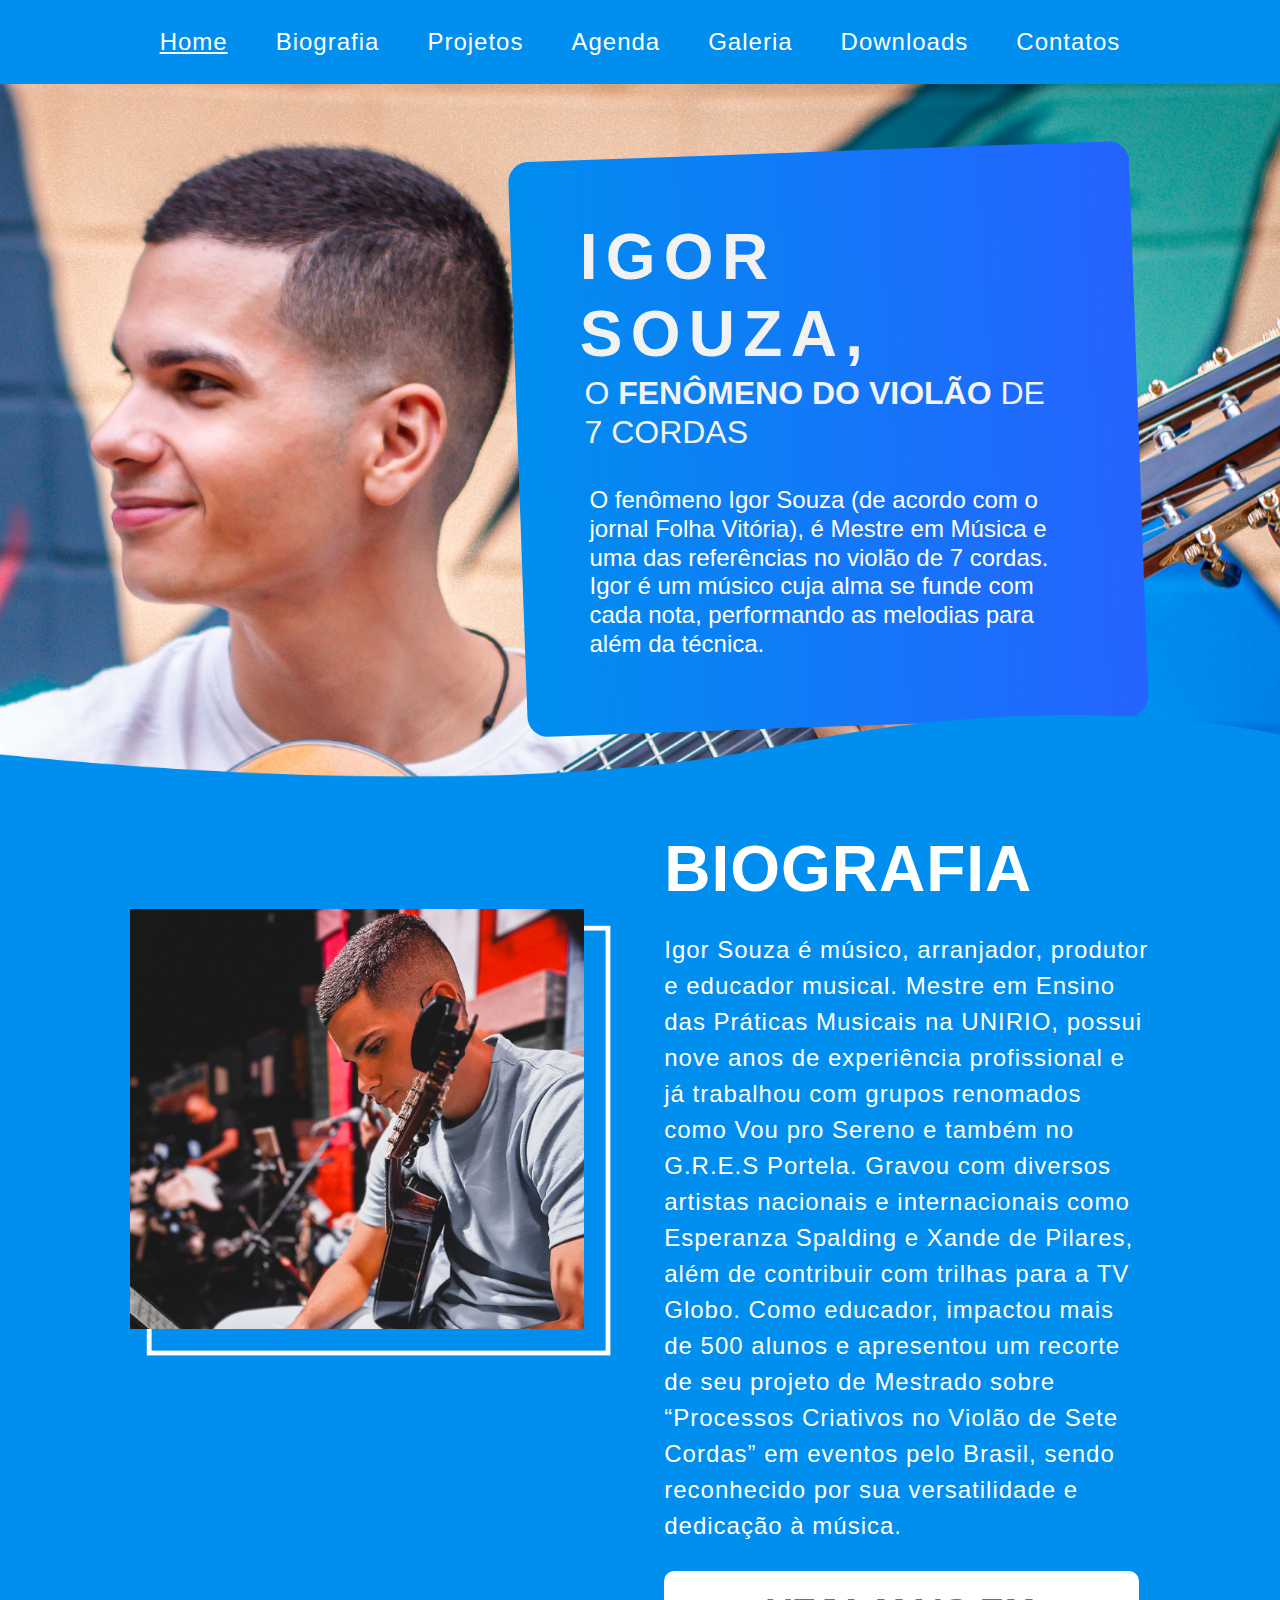
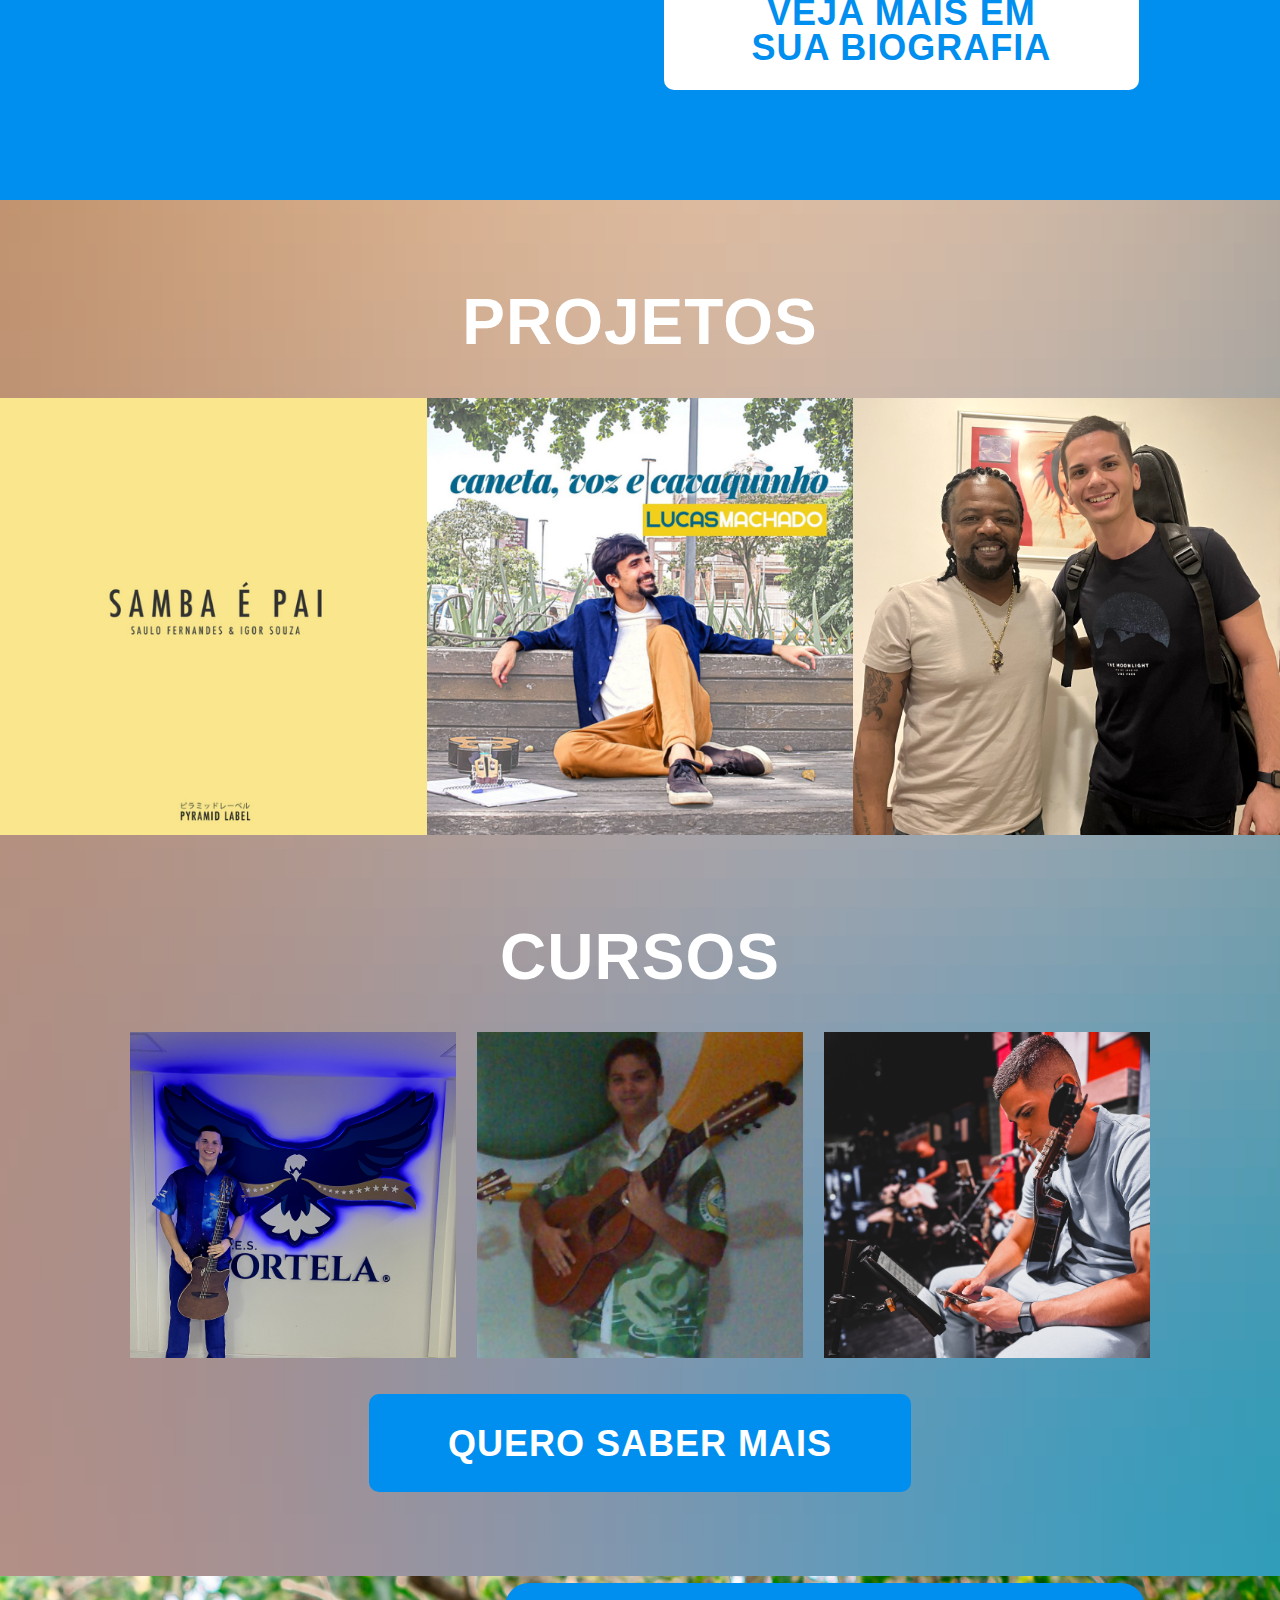
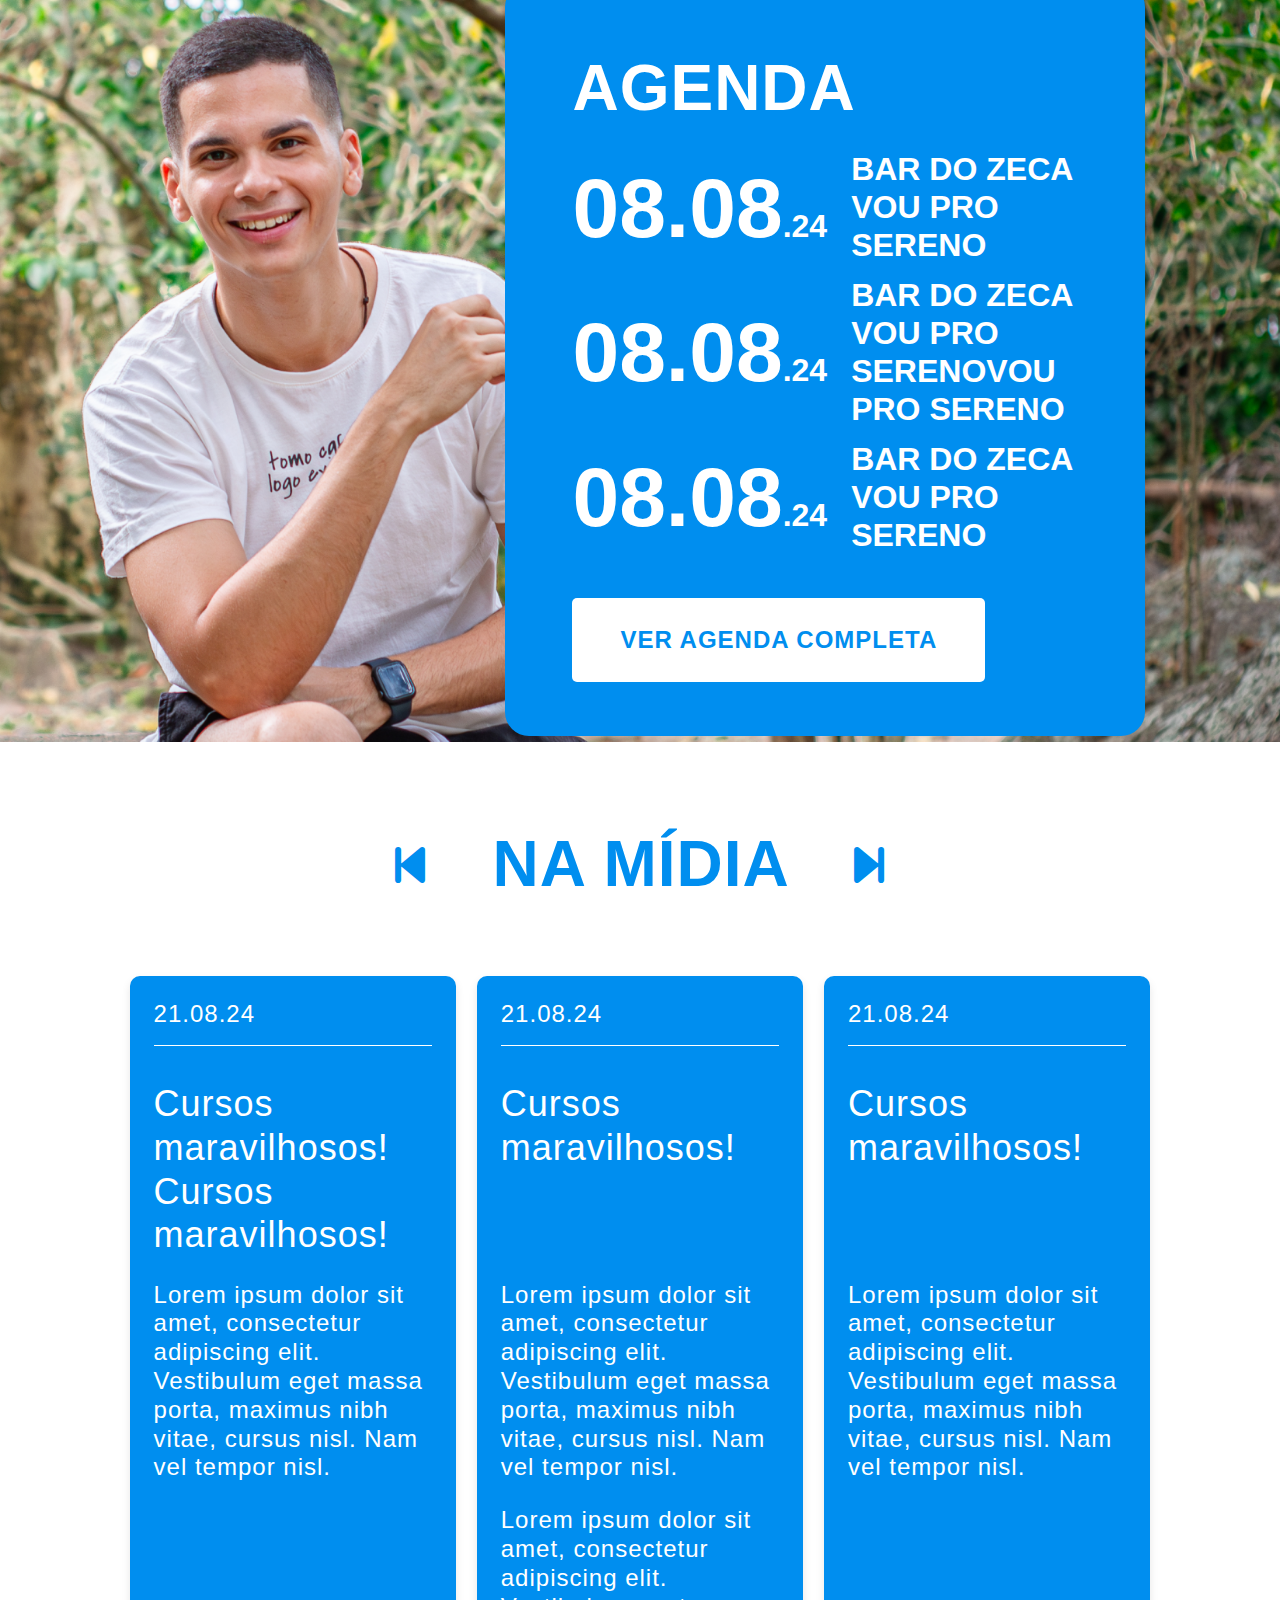
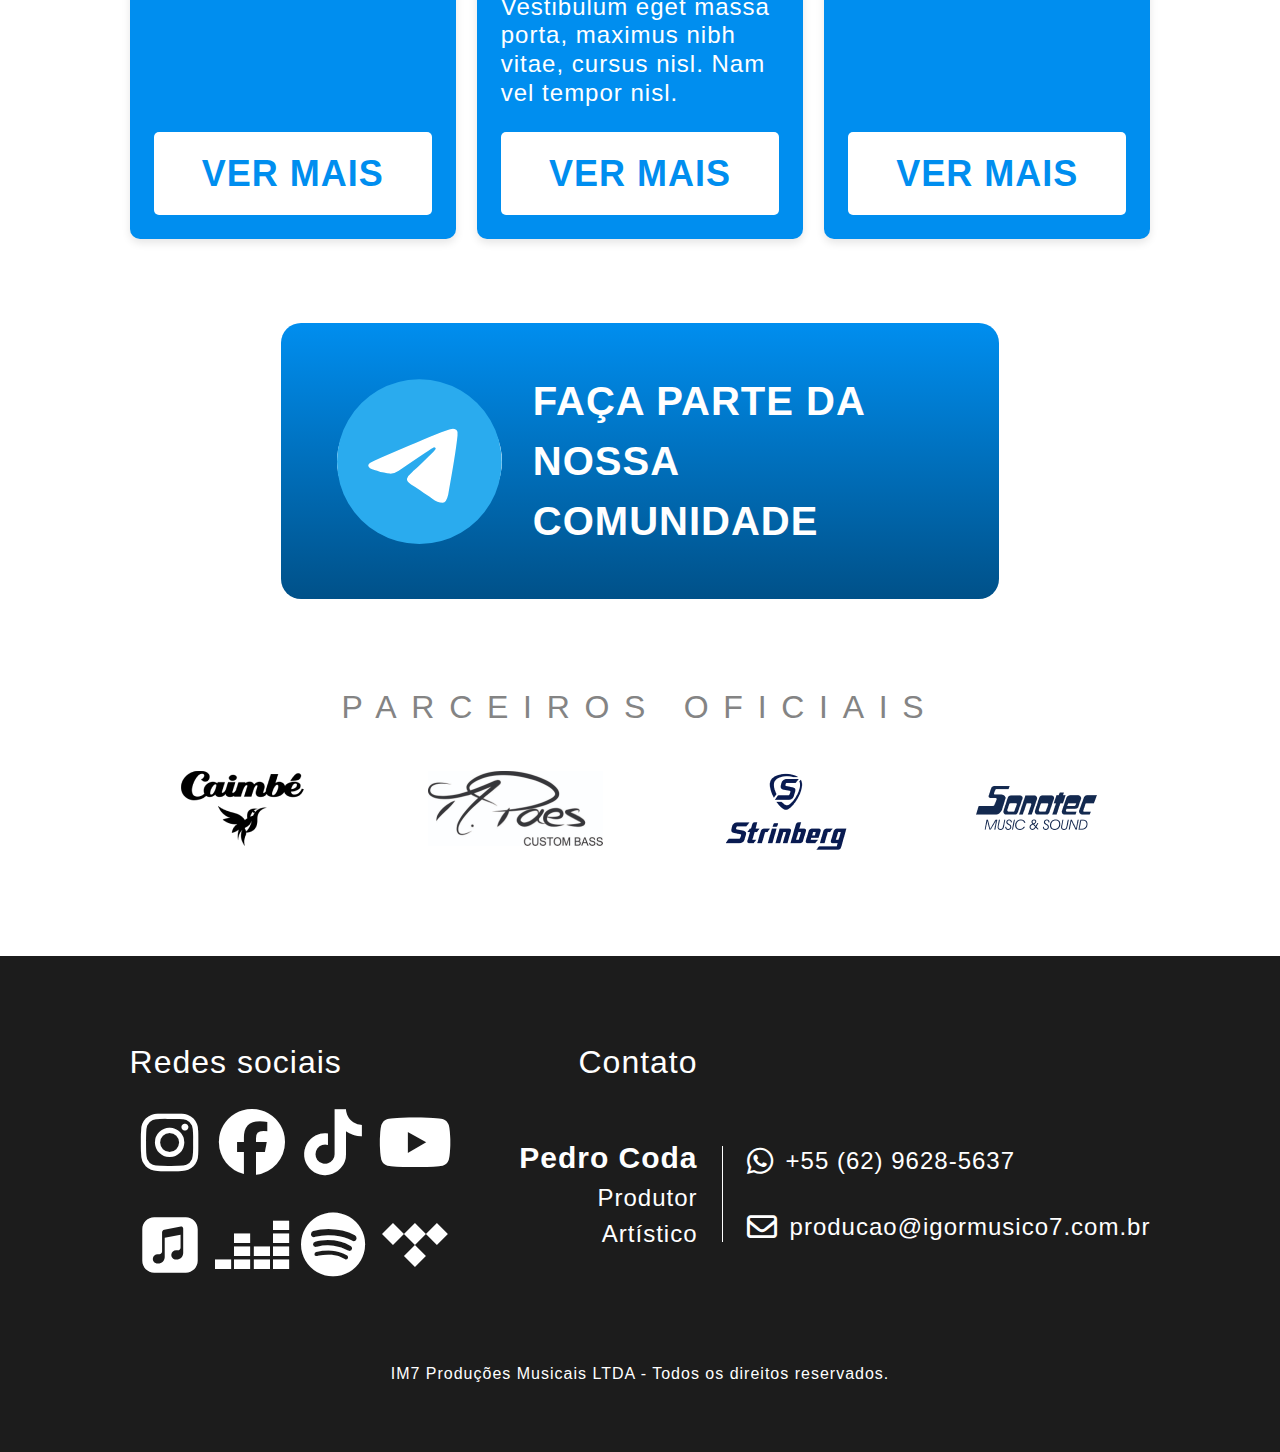
==== commit 060e62a4: "Add files via upload" ====
--- a/index.html
+++ b/index.html
@@ -10,6 +10,7 @@
     <link rel='stylesheet' type='text/css' media='screen' href='css/brands.css'/>
     <link rel='stylesheet' type='text/css' media='screen' href='css/fontawesome.css'/>
     <link rel='stylesheet' type='text/css' media='screen' href='css/main.css'>
+    <link rel='stylesheet' type='text/css' media='screen' href='css/home.css'>
 </head>
 <body>
     <header class="main_header">
@@ -24,9 +25,9 @@
         <!-- h2 class="main_menu_title"><a href="#" class="main_menu_title_link"><img src="imgs/mauricio-jun-handa.jpg" alt="Igor Souza" class="main_menu_title_image"></a></h2 -->
         <ul id="main_menu_list">
             <li class="main_menu_list_item" id="mobile_menu_icon"><a href="#" class="main_menu_list_item_link"><i class="fa-solid fa-bars"></i><i class="fa-solid fa-x deactive_x"></i></a></li>
-            <li class="main_menu_list_item"><a href="#" class="main_menu_list_item_link active" title="Home">Home</a></li>
+            <li class="main_menu_list_item"><a href="./" class="main_menu_list_item_link active" title="Home">Home</a></li>
             <li class="main_menu_list_item"><a href="#" class="main_menu_list_item_link" title="Biografia">Biografia</a></li>
-            <li class="main_menu_list_item"><a href="#" class="main_menu_list_item_link" title="Projetos">Projetos</a></li>
+            <li class="main_menu_list_item"><a href="projetos.html" class="main_menu_list_item_link" title="Projetos">Projetos</a></li>
             <li class="main_menu_list_item"><a href="#" class="main_menu_list_item_link" title="Agenda">Agenda</a></li>
             <li class="main_menu_list_item"><a href="#" class="main_menu_list_item_link" title="Galeria">Galeria</a></li>
             <li class="main_menu_list_item"><a href="#" class="main_menu_list_item_link" title="Downloads">Downloads</a></li>
@@ -98,19 +99,19 @@
             <h2 class="section_content_title">Portf&oacute;lio</h2>
             <div class="main_section_container">
                 <article id="Projetos" class="article_content">
-                    <h2><a href="#Projetos">Projetos</a></h2>
+                    <h2><a href="projetos.html">Projetos</a></h2>
                     <div class="square_images_container">
                         <figure>
-                            <img src="imgs/igor-souza-projeto-01.png" alt="Igos Souza - Projeto 01">
+                            <img src="imgs/igor-souza-projeto-01.png" alt="Igos Souza - Projetos Pessoais">
                             <figcaption><p>Projetos Pessoais</p></figcaption>
                         </figure>
                         <figure>
-                            <img src="imgs/igor-souza-projeto-02.png" alt="Igos Souza - Projeto 02">
-                            <figcaption><p>Projetos Pessoais</p></figcaption>
-                        </figure>
-                        <figure>
-                            <img src="imgs/igor-souza-projeto-03.png" alt="Igos Souza - Projeto 03">
-                            <figcaption><p>Projetos Pessoais</p></figcaption>
+                            <img src="imgs/igor-souza-projeto-03.png" alt="Igos Souza - Produ&ccedil;&otilde;es musicais">
+                            <figcaption><p>Produ&ccedil;&otilde;es musicais</p></figcaption>
+                        </figure>
+                        <figure>
+                            <img src="imgs/igor-souza-projeto-02.png" alt="Igos Souza - Grava&ccedil;&otilde;es">
+                            <figcaption><p>Grava&ccedil;&otilde;es</p></figcaption>
                         </figure>
                     </div>
                 </article>
@@ -130,7 +131,7 @@
                             <figcaption><p>M&uacute;sico no vou pro sereno</p></figcaption>
                         </figure>
                     </div>
-                    <p class="button_blue"><a href="#" class="button_blue_link">Quero saber mais</a></p>
+                    <p class="button_blue"><a href="projetos.html" class="button_blue_link">Quero saber mais</a></p>
                 </article>
             </div>
         </section>
@@ -235,11 +236,29 @@
                     </li>
                 </ul>
             </div>
-            <div class="column">
-                <!-- Conte&uacute;do da segunda coluna -->
-            </div>
-            <div class="column">
-                <!-- Conte&uacute;do da terceira coluna -->
+            <div class="column column_2 contacts_content">
+                
+                <div class="container">
+                    <div class="title"><h3>Contato</h3></div>
+                    <div class="name">
+                        <h4>Pedro Coda</h4>
+                        <p>Produtor Art&iacute;stico</p>
+                    </div>
+                    <ul class="contact-list">
+                        <li>
+                            <a href="https://wa.me/556296285637" target="_blank">
+                                <i class="fab fa-whatsapp"></i>
+                                +55 (62) 9628-5637
+                            </a>
+                        </li>
+                        <li>
+                            <a href="mailto:producao@igormusico7.com.br">
+                                <i class="fa-regular fa-envelope"></i>
+                                producao@igormusico7.com.br
+                            </a>
+                        </li>
+                    </ul>
+                </div>
             </div>
         </div>
         <div class="copyright">
--- a/css/main.css
+++ b/css/main.css
@@ -1,6 +1,4 @@
 /* Import Google Fonts */
-@import url('https://fonts.googleapis.com/css2?family=Ropa+Sans:ital@0;1&display=swap');
-@import url('https://fonts.googleapis.com/css2?family=Signika:wght@300..700&display=swap');
 @import url('https://fonts.googleapis.com/css2?family=Inter:ital,opsz,wght@0,14..32,100..900;1,14..32,100..900&display=swap');
 <style>
 @import url('https://fonts.googleapis.com/css2?family=Poppins:ital,wght@0,100;0,200;0,300;0,400;0,500;0,600;0,700;0,800;0,900;1,100;1,200;1,300;1,400;1,500;1,600;1,700;1,800;1,900&display=swap');
@@ -17,31 +15,15 @@
 	--menu-background-color: #000;
 	--link-default-color: #fff;
 	--link-hover-color: rgba(255, 255, 255, 1);
-	--menu-link-hover-background-color: rgba(0, 0, 0, 0); /*rgba(106, 206, 217, 30%)*/
-	--menu-link-active-background-color: rgba(0, 0, 0, 0); /*rgba(23, 125, 166, 20%)*/
-	--menu-link-active-color: #00c3ff; /*rgba(201, 242, 242, 1)*/
-
-	/*--font-family-body: 'Ropa Sans', 'Signika', sans-serif;*/
+	--text-default-color: rgba(0, 0, 0, 1);
+	--menu-link-hover-background-color: rgba(0, 0, 0, 0);
+	--menu-link-active-background-color: rgba(0, 0, 0, 0);
+	--menu-link-active-color: rgba(255, 255, 255, 1);
+
 	--font-family-body: 'Poppins', sans-serif;
-	/*--font-family-body: Arial, Helvetica, sans-serif;*/
-	/*
-	--font-family-headings: 'Roboto', Arial, Helvetica, sans-serif;
-	*/
-	/*--font-family-headings: 'Ropa Sans', 'Signika', sans-serif;*/
 	--font-family-headings: 'Poppins', sans-serif;
 	--font-family-overlay-text: 'Inter', sans-serif;
-	--font-size-overlay-text: 1.5rem; /*36px*/
-  
-	/*--base-font-size: 16px;*/ /* Base font size for desktop - ORIGINAL */
-	/*--base-font-size: 18px;*/ /* Base font size for desktop */
-	/*--heading-1-size: 2.5rem;*/ /* 40px */
-	/*--heading-2-size: 2rem;*/ /* 32px */
-	/*--heading-3-size: 1.75rem;*/ /* 28px */
-	/*--heading-4-size: 1.5rem;*/ /* 24px */
-	/*--heading-5-size: 1.25rem;*/ /* 20px */
-	/*--heading-6-size: 1rem;*/ /* 16px */
-	/*--line-height: 1.5;*/
-	/*--base-font-size: 20px;*/ /* Base font size for desktop */
+	
 	--base-font-size: 24px; /* Base font size for desktop */
 	--heading-1-size: 2rem;
 	--heading-2-size: 1.5rem;
@@ -49,15 +31,9 @@
 	--heading-4-size: 1.12rem;
 	--heading-5-size: .83rem;
 	--heading-6-size: .75rem;
-	--menu-link-font-size: 1rem/*.7rem*/; /* 14px*/ /*1rem*/
+
 	--line-height: 1.5;
-
-	/*--main-max-width: 768px;*/
 	--main-max-width: 1728px /*1440px*/;
-	--menu-title-max-width: calc(20% + 5px);
-	/*--menu-max-width: calc(20% + 5px + .6rem);*/
-	/*--menu-max-width: calc(20% + 1.2rem);*/
-	--menu-max-width: 20%;
 	--slide-area-max-height: 995px /*931px*/;
 
 	--profile-picture-background-color: #000;
@@ -66,9 +42,8 @@
 	--profile-picture-third-border-color: rgba(0, 195, 255, .6);
 	--profile-picture-primary-shadow-color: rgba(0, 255, 255, 1);
 	--profile-picture-secondary-shadow-color: rgba(0, 195, 255, .03);
-	--icon-link-font-size: .7rem;
-	--main-icons-list-background-color: rgba(50, 50, 50, 0.85);
 	--blue-background-color: #008EEF;
+	--blue-80-background-color: rgba(0, 142, 239, .8);
 
 	--font-size-170: 170px;
 	--font-size-84: 84px;
@@ -87,14 +62,6 @@
 	margin: 0 auto;
 	padding: 0;
 	width: 100%;
-	/*
-	height: 100%;
-	*/
-	/*
-	overflow: hidden;
-	overscroll-behavior-y: contain;
-	*/
-	/*background-color: var(--html-body-background-color);*/
 }
 /* Apply base font size and line height */
 html {
@@ -106,17 +73,14 @@
 body {
 	position: relative;
 	font-family: var(--font-family-body);
-	font-size: var(--font-size-24); /* 16px based on base font size */
+	font-size: var(--font-size-24);
 	color:  var(--main-text-color);
 	display: grid;
-	/*grid-template-columns: 1fr;*/
 	grid-template-columns: [first] 1fr [second] 1fr [third] 1fr [fourth] 1fr [fifth] 1fr [last];
 	gap: 1rem;
 	row-gap: 0;
 	justify-items: center;
-	/*align-items: center;*/
 	max-width: var(--main-max-width);
-	/*background-color: yellow;*/
 	letter-spacing: 1px;
 }
 text {
@@ -131,9 +95,9 @@
 	font-family: var(--font-family-headings);
 	font-weight: 700; /* Bold for headings */
 }
-h1              { margin: 0; padding: 0 0 .67em 0 }
-h2              { margin: 0; padding: 0 0 .75em 0 }
-h3              { margin: 0; padding: 0 0 .83em 0 }
+h1 { margin: 0; padding: 0 0 .67em 0 }
+h2 { margin: 0; padding: 0 0 .75em 0 }
+h3 { margin: 0; padding: 0 0 .83em 0 }
 /*
 h4, p,
 blockquote, ul,
@@ -141,14 +105,14 @@
 ol, dl, dir,
 menu            { margin: 1.12em 0 }
 */
-h4	            { margin: 0; padding: 0 0 1.12em 0 }
-h5              { margin: 0; padding: 0 0 1.5em 0 }
-h6              { margin: 0; padding: 0 0 1.67em 0 }
+h4 { margin: 0; padding: 0 0 1.12em 0 }
+h5 { margin: 0; padding: 0 0 1.50em 0 }
+h6 { margin: 0; padding: 0 0 1.67em 0 }
 p,
 blockquote, ul,
 fieldset, form,
 ol, dl, dir,
-menu            { margin: 0; padding: 0 0 1.12em 0 }
+menu { margin: 0; padding: 0 0 1.12em 0 }
 /* Responsive typography for headings */
 h1 {
 	font-size: var(--heading-1-size);
@@ -186,70 +150,15 @@
 	margin: 0 auto;
 	width: 100%;
 	max-width: var(--main-max-width);
-	/*background-color: var(--main-background-color);*/
 }
 main {
-	/*padding: 1rem;*/
-	/* New Blue styles changes
-	grid-row-start: 1;
-	*/
 	grid-column-start: 1;
 	grid-column: 1/-1;
-	/*height: 100dvh;*/
-	/*
-	overflow: hidden;
-	overscroll-behavior-y: contain;
-	*/
 	display: grid;
 	grid-template-columns: subgrid;
-	/*
-	align-items: end;
-	*/
-	/*
-	-webkit-mask-image: linear-gradient(rgba(0,0,0,0.07) 13%, rgba(0,0,0,1) 18%, rgba(0,0,0,1) 100%);
-	mask-image: linear-gradient(rgba(0,0,0,0.07) 13%, rgba(0,0,0,1) 18%, rgba(0,0,0,1) 100%);
-	*/
-	/*
-	-webkit-mask-image: linear-gradient(rgba(0,0,0,0.25) 3.6rem, rgba(0,0,0,1) 4.3rem, rgba(0,0,0,1) 100%);
-	mask-image: linear-gradient(rgba(0,0,0,0.25) 3.6rem, rgba(0,0,0,1) 4.3rem, rgba(0,0,0,1) 100%);
-	*/
-}
-/* Hide scrollbar for Chrome, Safari and Opera */
-main::-webkit-scrollbar {
-	/*
-	display: none;
-	overscroll-behavior-y: contain;
-	*/
-}
-/* Hide scrollbar for IE, Edge and Firefox */
-main {
-	/*-ms-overflow-style: none;*/  /* IE and Edge */
-	/*scrollbar-width: none;*/  /* Firefox */
-	/*overscroll-behavior-y: contain;*/
-}
-.main_section_content::-webkit-scrollbar {
-	/*
-	display: none;
-	overscroll-behavior-y: contain;
-	*/
-}
-/* Hide scrollbar for IE, Edge and Firefox */
-.main_section_content {
-	/*-ms-overflow-style: none;*/  /* IE and Edge */
-	/*scrollbar-width: none;*/  /* Firefox */
-	/*overscroll-behavior-y: contain;*/
-}
-.content_mask_gradient::-webkit-scrollbar {
-	/*
-	display: none;
-	overscroll-behavior-y: contain;
-	*/
-}
-/* Hide scrollbar for IE, Edge and Firefox */
-.content_mask_gradient {
-	/*-ms-overflow-style: none;*/  /* IE and Edge */
-	/*scrollbar-width: none;*/  /* Firefox */
-	/*overscroll-behavior-y: contain;*/
+}
+img {
+	max-width: -webkit-fill-available;
 }
 
 /* Header styles */
@@ -263,27 +172,16 @@
 	grid-column-start: 1;
 	grid-column: 1/-1;
 	align-self: flex-start;
-	/*z-index: 40;*/
 	z-index: -10;
 	opacity: 0;
-	/*
-	mask-image: 
-	linear-gradient(rgb(0, 0, 0), rgb(0, 0, 0) 75%, rgb(0, 0, 0) 40%, transparent);
-	-webkit-mask-image: 
-	linear-gradient(rgb(0, 0, 0), rgb(0, 0, 0) 75%, rgb(0, 0, 0) 40%, transparent);
-	*/
 }
 .main_header_title {
-	/*grid-area: 1 / -1;*/
 	height: fit-content;
 	margin: 0;
 	padding: 0;
 }
 .main_header_h2_logo {
 	margin: 0;
-	/* New Blue styles
-	padding: 1rem 1rem 1.5rem 1rem;
-	*/
 	order: -1;
 	/* New Blue styles */
 	padding: 0;
@@ -322,9 +220,6 @@
 	display: grid;
     grid-template-rows: repeat(1, 1fr);
     grid-auto-rows: 0;
-    /* New Blue styles
-	overflow: hidden;
-	*/
     height: fit-content;
     grid-row-start: -1;
     grid-column: 1 / -1;
@@ -335,52 +230,20 @@
 	box-shadow: none;
 	text-align: center;
 }
-/*
-#main_menu::after {
-    content: "";
-	position: absolute;
-*/
-    /*background-color: var(--menu-background-color);*/
-/*
-	width: 100%;
-    width: -moz-available;*/ /* WebKit-based browsers will ignore this. */
-    /*width: -webkit-fill-available;*/ /* Mozilla-based browsers will ignore this. */
-	/*
-    width: fill-available;
-    height: 100%;
-    top: 0;
-    z-index: -1;
-	*/
-	/*
-	mask-image: 
-	linear-gradient(to left, rgba(0, 0, 0, .8), rgba(0, 0, 0, .7), rgba(0, 0, 0, .7), rgba(0, 0, 0, 0.6), rgba(0, 0, 0, .4), transparent);
-	-webkit-mask-image: 
-	linear-gradient(to left, rgba(0, 0, 0, .8), rgba(0, 0, 0, .7), rgba(0, 0, 0, .7), rgba(0, 0, 0, 0.6), rgba(0, 0, 0, .4), transparent);
-	*/
-/*}*/
 .main_menu_title {
-	/*margin: 0 auto;*/
-	/*margin-left: auto;*/
-	/*margin-right: .3rem;*/
-	/*margin-bottom: .5rem;*/
 	margin: 0;
 	padding: 0 .6rem .6rem .6rem;
-	/*width: var(--menu-title-max-width);*/
     max-width: fit-content;
 	display: none;
 }
 .main_menu_title_link {
 	display: flex;
 	margin: 0 auto;
-	/*margin-left: auto;*/
-	/*width: calc(20% + 5px);
-	max-width: fit-content;*/
 	background: linear-gradient(var(--profile-picture-background-color), var(--profile-picture-background-color)) padding-box,
 	linear-gradient(to right, var(--profile-picture-primary-border-color), var(--profile-picture-secondary-border-color), var(--profile-picture-third-border-color)) border-box;
 	border-radius: 50%;
 	border: 2px solid transparent;
 	box-shadow: var(--profile-picture-secondary-shadow-color) 0px 0px 6px 0px, var(--profile-picture-primary-shadow-color) 0px 0px 16px 0px;
-	/*padding: 1px;*/
 	animation: spinphotoborder 1.5s infinite linear;
 }
 .main_menu_title_image {
@@ -396,20 +259,12 @@
 }
 #main_menu_list {
 	font-size: var(--font-size-24);
-	/*margin: 0 auto;*/
-	/*margin-left: auto;*/
 	margin: 0;
-	/* New Blue styles
-	padding: 7.94% 10.24% 0 10.24%;
-	*/
 	padding: 1rem 10.24% 1rem 10.24%;
-	/*padding: 0;*/
 	list-style: none;
 	display: flex;
 	flex-direction: row;
 	align-items: center;
-	/*justify-content: center;*/
-	/*width: 100%;*/
 	column-gap: 3rem;
 	flex-flow: wrap;
 	row-gap: .5rem;
@@ -422,16 +277,11 @@
 	display: none;
 }
 .main_menu_list_item {
-	/*width: 100%;*/
 	text-align: center;
 }
 .main_menu_list_item_link {
 	display: inline-block;
     width: 100%;
-	/*
-	padding: .3rem .6rem;
-	border-radius: .3rem;
-	*/
 	white-space: nowrap;
 	text-shadow: 
 	2px 0 1px rgba(0, 0, 0, 0.9), 
@@ -443,198 +293,44 @@
 	box-shadow: none;
 }
 .main_menu_list_item_link:hover {
-	text-decoration: none;
+	text-decoration: underline;
 	background-color: var(--menu-link-hover-background-color);
 }
 .main_menu_list_item > a.active {
 	color: var(--menu-link-active-color);
 	background-color: var(--menu-link-active-background-color);
+	text-decoration: underline;
 }
 
 /* Section styles */
 .main_section_content {
+	padding: 0;
+	grid-column: 1 / -1;
+	text-rendering: optimizeLegibility;
 	/*
-	height: 100dvh;
-	overflow: hidden;
-	*/
-	/*padding-top: 3.5rem;*/
-	padding: 0;
-	/*margin-top: 3rem;*/
-	/*overflow-y: auto;*/
-	grid-column: 1 / -1;
-	/*grid-row-start: 1;*/
-	/*grid-template-columns: subgrid;*/
-	/*
-    width: 100%;
-    height: 100%;
-    overflow: auto;
-	mask-image: linear-gradient(to bottom, transparent, #000);
-	*/
-	/*
-	text-shadow: 1px 1px 2px black, 0 0 25px white, 0 0 5px black;
-	*/
-	/*text-shadow: 2px 2px 5px black;*/
-	text-rendering: optimizeLegibility;
-	/*text-shadow: 0 2px 3px rgba(0, 0, 0, 0.3);*/
-	/*
-	text-shadow: 0 2px 3px rgba(0, 0, 0, 0.5);
-	text-shadow: 0 0 3px rgba(0, 0, 0, 1);
-	*/
-	/*text-shadow: 0 2px 3px rgba(0, 0, 0, 0.5);*/
-	/*text-shadow: 5px 5px 10px red, 0.07em 0 black, 0 0.07em black, -0.07em 0 black, 0 -0.07em black;*/
 	text-shadow: 
 		2px 0 2px rgba(0, 0, 0, 0.9), 
 		0 2px 2px rgba(0, 0, 0, 0.9), 
 		-2px 0 2px rgba(0, 0, 0, 0.9), 
 		0 -2px 2px rgba(0, 0, 0, 0.9), 
 		3px 6px 4px rgba(0, 0, 0, 0.5);
-}
-.active_content {
-	grid-row-start: 1;
+	*/
+}
+.main_section_page_content {
+	padding: 0;
+	grid-column: 1 / -1;
+	text-rendering: optimizeLegibility;
+	/*
+	text-shadow: 
+		2px 0 2px rgba(0, 0, 0, 0.9), 
+		0 2px 2px rgba(0, 0, 0, 0.9), 
+		-2px 0 2px rgba(0, 0, 0, 0.9), 
+		0 -2px 2px rgba(0, 0, 0, 0.9), 
+		3px 6px 4px rgba(0, 0, 0, 0.5);
+	*/
 }
 .section_content_title {
 	display: none;
-}
-
-/* Section Gradient Mask styles */
-.content_mask_gradient {
-	/*
-	padding-top: 64dvh;
-	padding-bottom: 1rem;
-	*/
-	/*
-    overflow: auto;
-	overscroll-behavior-y: contain;
-    height: 100dvh;
-    -webkit-mask-image: linear-gradient(rgba(0, 0, 0, 0) 2.6rem, rgba(0, 0, 0, 1) 3.1rem, rgba(0, 0, 0, 1) 100%);
-    mask-image: linear-gradient(rgba(0, 0, 0, 0) 2.6rem, rgba(0, 0, 0, 1) 3.1rem, rgba(0, 0, 0, 1) 100%);
-	*/
-}
-/*
-.article_content::after {
-	position: absolute;
-	top: 0;
-	left: 0;
-	height: 100%;
-	width: 100%;
-	content: "";
-	background: linear-gradient(to bottom,
-	   rgba(0,0,0, 1) 20%, 
-	   rgba(0,0,0, 0) 80%
-	);
-}
-*/
-/*
-.teste {
-	height: 100%;
-	width: 100%;
-	background: linear-gradient(to bottom,
-	   rgba(0,0,0, 1) 20%, 
-	   rgba(0,0,0, 0) 80%
-	);
-}
-*/
-/*
-.main_section_content::before {
-	content: "";
-	position: absolute;
-	top: 0;
-	width: 100%;
-	padding-top: 3.5rem;
-	grid-column: 1 / 5;
-	grid-row-start: 1;
-	background-color: #fff;
-	mask-image: 
-	linear-gradient(rgba(0, 0, 0, .9), rgba(0, 0, 0, .8), rgba(0, 0, 0, .8), rgba(0, 0, 0, 0.6), rgba(0, 0, 0, .4), transparent);
-	-webkit-mask-image: 
-	linear-gradient(rgba(0, 0, 0, .9), rgba(0, 0, 0, .8), rgba(0, 0, 0, .8), rgba(0, 0, 0, 0.6), rgba(0, 0, 0, .4), transparent); 
-}
-*/
-
-/* Slide Images */
-.slide_images {
-	/*
-	position: absolute;
-	top: 0;
-	left: 0;
-	*/
-	margin: 0 auto;
-	width: 100%;
-	height: 100%;
-	/*overflow: hidden;*/
-	max-width: var(--main-max-width);
-	z-index: -2;
-	grid-column: 1 / 6;
-}
-.active_content .slide_images {
-	z-index: -1;
-}
-.active_content .slide_images::before {
-	/*
-	content: "";
-	position: absolute;
-	top: 0;
-	left: 0;
-	margin: 0 auto;
-	width: 100%;
-	height: 100%;
-	overflow: hidden;
-	max-width: var(--main-max-width);
-	grid-column: 1 / 6;
-	*/
-    /* ff 3.6+ */
-	/*
-    background: -moz-linear-gradient(0deg, rgba(0, 0, 0, 0.8) 0%, rgba(255, 255, 255, 0) 45%, rgba(255, 255, 255, 0) 85%, rgba(0, 0, 0, 0.2) 100%);
-	*/
-    /* safari 5.1+,chrome 10+ */
-	/*
-    background: -webkit-linear-gradient(0deg, rgba(0, 0, 0, 0.8) 0%, rgba(255, 255, 255, 0) 45%, rgba(255, 255, 255, 0) 85%, rgba(0, 0, 0, 0.2) 100%);
-	*/
-    /* opera 11.10+ */
-    /*
-	background: -o-linear-gradient(0deg, rgba(0, 0, 0, 0.8) 0%, rgba(255, 255, 255, 0) 45%, rgba(255, 255, 255, 0) 85%, rgba(0, 0, 0, 0.2) 100%);
-	*/
-    /* ie 6-9 */
-    /*
-	filter: progid:DXImageTransform.Microsoft.gradient( startColorstr='#000000', endColorstr='#000000', GradientType=1 );
-	*/
-    /* ie 10+ */
-    /*
-	background: -ms-linear-gradient(0deg, rgba(0, 0, 0, 0.8) 0%, rgba(255, 255, 255, 0) 45%, rgba(255, 255, 255, 0) 85%, rgba(0, 0, 0, 0.2) 100%);
-	*/
-    /* global 94%+ browsers support */
-    /*
-	background: linear-gradient(0deg, rgba(0, 0, 0, 0.8) 0%, rgba(255, 255, 255, 0) 45%, rgba(255, 255, 255, 0) 85%, rgba(0, 0, 0, 0.2) 100%);
-	*/
-}
-/*
-section.main_section_content > div.active + div.slide_images::before {
-	background-color: rgba(0, 0, 0, .5);
-}
-*/
-#Home {
-	max-height: var(--slide-area-max-height);
-	background-color: var(--blue-background-color);
-}
-.slide_images figure {
-	position: relative;
-	/*margin: -4.5rem -1rem 0 -1rem;*/
-	margin: 0;
-    padding: 0;
-	width: 100%;
-	height: 100%;
-	min-height: max-content;
-	max-width: var(--main-max-width);
-}
-.slide_images figure img {
-	width: 100%;
-    width: -moz-available; /* WebKit-based browsers will ignore this. */
-    width: -webkit-fill-available; /* Mozilla-based browsers will ignore this. */
-    width: fill-available;
-	height: 100%;
-    object-fit: cover;
-    /*object-position: center;*/
-	object-position: right top;
 }
 
 /* Article styles */
@@ -682,795 +378,6 @@
 	color: #FFFFFF;
 }
 
-/* Contact Icons styles */
-.main_icons {
-	/*
-	position: absolute;
-	bottom: 0;
-	left: 0;
-	*/
-	position: relative;
-	bottom: 0;
-	display: grid;
-    grid-row-start: 1;
-	height: fit-content;
-	width: 100%;
-	max-width: var(--main-max-width);
-	margin: 0 auto;
-	padding: 0;
-	overflow: hidden;
-	grid-column: 1 / 6;
-	z-index: 60;
-/*	background-color: rgba(0, 0, 0, .8);*/
-	grid-template-columns: subgrid;
-	border-radius: 10px 10px 0 0;
-}
-.main_icons_title {
-	padding: .7rem 1rem 0 1rem;
-	/*margin-bottom: .7rem;*/
-	display: grid;
-    /*grid-column: 1 / -1;*/
-	grid-column: 1 / 3;
-	/*font-size: .8rem;*/
-	font-size: var(--menu-link-font-size);
-	font-weight: normal;
-	text-transform: uppercase;
-	height: fit-content;
-	/*background-color: rgba(255, 255, 255, .2);*/
-	background-color: var(--main-icons-list-background-color);
-	border-radius: 10px 10px 0 0;
-	justify-content: center;
-}
-.main_icons_title i {
-	visibility: hidden;
-	height: 0;
-	max-height: 0;
-    line-height: 0;
-	margin: 0;
-	padding: 0;
-	border: none;
-	overflow: hidden;
-}
-.main_icons_list {
-	width: 100%;
-    list-style-type: none;
-    margin: 0;
-    padding: .7rem 0 .7rem 0;
-    justify-content: center;
-    /* justify-content: space-between; */
-    /* align-items: stretch; */
-	/*
-    row-gap: .5rem;
-    column-gap: .25rem;
-	*/
-    white-space: nowrap;
-	/*grid-column: 1 / 5;*/
-	grid-column: 1 / 6;
-	display: grid;
-	grid-template-columns: subgrid;
-	background-color: var(--main-icons-list-background-color);
-	border-radius: 0 10px 0 0;
-}
-.main_icons_list_flex {
-	list-style-type: none;
-    margin: 0;
-    padding: 0;
-	/*grid-column: 1 / 5;*/
-	grid-column: 1 / 6;
-    display: flex;
-    flex-wrap: wrap;
-    flex-direction: row;
-	row-gap: .5rem;
-}
-.main_icons_list_flex li {
-	margin: 0 auto;
-	/*max-width: calc(33%);*/
-	/*min-width: calc(24%);*/
-	min-width: fit-content;
-	max-width: 16%;
-	text-align: center;
-	flex: 0 1 33.3%;
-	flex-grow: 1;
-}
-.main_icons_list_flex li a {
-	/*background-color: red;*/
-	/*font-size: var(--menu-link-font-size);*/
-	font-size: var(--icon-link-font-size);
-	display: flex;
-	flex-direction: column;
-}
-.main_icons_list_flex li a i {
-	width: 100%;
-	font-size: 1.1rem;
-	margin: 0 auto;
-	width: 2.05rem;
-	height: 2.05rem;
-	display: flex;
-	justify-content: center;
-	align-items: center;
-	border: 3px solid #fff;
-	border-radius: 100%;
-	box-shadow: 
-		2px 0 2px rgba(0, 0, 0, 0.9), 
-		0 2px 2px rgba(0, 0, 0, 0.9), 
-		-2px 0 2px rgba(0, 0, 0, 0.9), 
-		0 -2px 2px rgba(0, 0, 0, 0.9), 
-		3px 6px 4px rgba(0, 0, 0, 0.5);
-} 
-/*
-.main_icons_list i.fa-whatsapp {
-	padding: 0;
-}
-*/
-
-/* Slideshow Carousel styles */
-/*
-#slidearea {
-	box-sizing: border-box;
-	position: relative;
-	overflow: hidden;
-	background-color: #00396d;
-	height: 100%;
-}
-*/
-.mySlides {display: none; height: 100%;}
-#slidearea img {
-	/*vertical-align: middle;*/
-	width: 100%;
-    width: -moz-available; /* WebKit-based browsers will ignore this. */
-    width: -webkit-fill-available; /* Mozilla-based browsers will ignore this. */
-    width: fill-available;
-	height: 100%;
-    object-fit: cover;
-    /*object-position: center;*/
-	object-position: right top;
-}
-/* Slideshow container */
-/*
-.slideshow-container {
-	position: relative;
-	margin: auto;
-	height: 100%;
-	overflow: hidden;
-}
-*/
-/* Caption text */
-#slidearea .caption_area {
-	color: #f2f2f2;
-	font-size: var(--font-size-24);
-	padding: 0;
-	position: absolute;
-	top: 30.44%;
-	right: 10.24%;
-	/* Blue version */
-	/*
-	top: 35.48%;
-	left: 57.06%;
-	*/
-	width: 40.07%;
-	text-align: left;
-	/* New styles */
-	background: linear-gradient(88.63deg, #008EEF 1.26%, #2563FF 98.74%);
-    border-radius: 20px;
-    transform: rotate(-2.04deg);
-    padding: 2rem;
-	text-shadow: none;
-	box-shadow: none;
-	top: 13%;
-}
-#slidearea .caption_area h3, #slidearea .caption_area h4, #slidearea .caption_area p {
-    transform: rotate(2.04deg);
-}
-#slidearea .caption_area h3  {
-	font-style: normal;
-	font-weight: 700;
-	font-size: var(--font-size-64);
-	line-height: 121.22%;
-	/* or 78px */
-	letter-spacing: 0.13em;
-	text-transform: uppercase;
-	margin: 0;
-    padding: 0;
-}
-#slidearea .caption_area h4  {
-	font-style: normal;
-	font-weight: 400;
-	font-size: var(--font-size-32);
-	line-height: 121.40%;
-	/* or 78px */
-	letter-spacing: 0.13em;
-	text-transform: uppercase;
-}
-#slidearea .caption_area h4 strong  {
-	font-weight: 900;
-}
-#slidearea .caption_area p  {
-	font-style: normal;
-	font-weight: 400;
-	font-size: var(--font-size-24);
-	line-height: 120.99%;
-	/* or 29px */
-	color: #FFFFFF;
-}
-/* Number text (1/3 etc) */
-#slidearea .numbertext {
-	display: none;
-	color: #f2f2f2;
-	font-size: 12px;
-	padding: 8px 12px;
-	position: absolute;
-	top: 0;
-	left: 50%;
-	-webkit-transform: translateX(-50%);
-	transform: translateX(-50%)
-}
-/* The dots/bullets/indicators */
-#slidearea .slide-dots-area {
-	position: absolute;
-	bottom: 5.94% /*7.94%*/;
-	left: 10.24%;
-	width: calc(100% - 10.24%);
-	/*
-	-webkit-transform: translateX(-50%);
-	transform: translateX(-50%)
-	*/
-}
-#slidearea .slide-bottom-label {
-	position: absolute;
-	bottom: 0px;
-	margin: 0;
-	padding: 0;
-}
-#slidearea .slide-bottom-label img {
-	width: 100%;
-	height: 100%;
-	object-fit: cover;
-	/*object-position: center;*/
-	object-position: center top;
-	margin: 0;
-	padding: 0;
-	float: left;
-	clear: both;
-}
-.slide-dot {
-	height: 0.54%;
-	min-height: 3px;
-	width: 4.86%;
-	margin: 0 0.54%;
-	background-color: #717171;
-	/*border-radius: 50%;*/
-	display: inline-block;
-	transition: background-color 0.6s ease;
-	/* New Blue styles */
-	display: none;
-}
-#slidearea .active {
-	background-color: #bbb;
-}
-/* Fading animation */
-#slidearea .fade {
-	-webkit-animation-name: fade;
-	-webkit-animation-duration: 1.5s;
-	animation-name: fade;
-	animation-duration: 1.5s;
-}
-@-webkit-keyframes fade {
-	from {opacity: .4} 
-	to {opacity: 1}
-}
-@keyframes fade {
-	from {opacity: .4} 
-	to {opacity: 1}
-}
-/* On smaller screens, decrease text size */
-@media only screen and (max-width: 300px) {
-	#slidearea .caption_area {font-size: 11px}
-}
-
-/* Biografia style */
-#Biografia {
-	background-color: var(--blue-background-color);
-	text-shadow: none;
-	box-shadow: none;
-	padding-top: 1.5rem;
-	padding-bottom: 3.5rem;
-}
-#Biografia .main_section_container {
-	margin: 0 auto;
-	width: 79.75%;
-	max-width: 1378px;
-}
-#Biografia .article_content {
-	display: flex;
-	flex-direction: row;
-	gap: 4.75%;
-}
-#Biografia .article_content figure {
-	width: 100%;
-	margin: 0;
-	padding: 0;
-	padding-top: calc(2.5rem + ((1vw - 4.8px) * 2.2222));
-	padding-bottom: 2.1rem;
-}
-#Biografia .article_content figure img {
-	width: calc(99% - 1.1rem);
-	box-shadow: .9rem .9rem var(--blue-background-color), .9rem .9rem 0 .2rem #fff;
-}
-#Biografia .article_content .article_container {
-	width: 100%;
-	display: flex;
-  	flex-direction: column;
-}
-#Biografia .article_content .article_container h2 {
-	margin-bottom: 1rem;
-}
-#Biografia .article_content .article_container p {
-	line-height: 150%;
-}
-
-/* Portfólio styles */
-#Portfólio {
-	padding-bottom: 3.5rem;
-	text-shadow: none;
-	box-shadow: none;
-	background-image: url("../imgs/portfolio_bkg.png");
-	background-color: #FFFFFF;
-	background-position: center top;
-	background-repeat: no-repeat;
-	background-size: cover;
-}
-#Portfólio .main_section_container h2 {
-	text-align: center;
-	padding-top: 3.5rem;
-	padding-bottom: 1.5rem;
-}
-#Portfólio .main_section_container figure {
-	position: relative;
-	margin: 0;
-	padding: 0;
-}
-#Portfólio .main_section_container figure figcaption p {
-	font-family: var(--font-family-overlay-text);
-	font-size: var(--font-size-36);
-	font-style: normal;
-	font-weight: 700;
-	text-transform: uppercase;
-	line-height: 2rem;
-	padding: 0;
-}
-#Projetos .square_images_container {
-	display: flex;
-	flex-wrap: wrap;
-	width: 100%;
-}
-#Projetos .square_images_container figure {
-	flex-grow: 1;
-	flex-shrink: 1;
-	flex-basis: calc(100% / 3);
-	text-align: center;
-	width: 0;
-	min-width: 0;
-}
-#Projetos .square_images_container figure img {
-	width: 100%;
-    width: -moz-available; /* WebKit-based browsers will ignore this. */
-    width: -webkit-fill-available; /* Mozilla-based browsers will ignore this. */
-    width: fill-available;
-	height: 100%;
-    object-fit: cover;
-	object-position: center top;
-}
-#Projetos .square_images_container figure figcaption {
-	position: absolute;
-	top: 0;
-	bottom: 0;
-	left: 0;
-	right: 0;
-	height: 100%;
-	width: 100%;
-	opacity: 0;
-	transition: .5s ease;
-	/*background-color: rgba(0, 0, 0, 0.8);*/
-	background-color: var(--blue-background-color);
-}
-#Projetos .square_images_container figure:hover figcaption {
-	opacity: 1;
-}
-#Projetos .square_images_container figure figcaption p {
-	/*
-	color: white;
-	font-size: 20px;
-	*/
-	position: absolute;
-	top: 50%;
-	left: 50%;
-	-webkit-transform: translate(-50%, -50%);
-	-ms-transform: translate(-50%, -50%);
-	transform: translate(-50%, -50%);
-	text-align: center;
-}
-#Cursos .main_section_container figure {
-	margin: 0;
-	padding: 0;
-}
-#Cursos .square_images_container {
-	display: flex;
-	flex-wrap: wrap;
-	width: 79.75%;
-	margin: 0 auto;
-	gap: 2.03%;
-}
-#Cursos .square_images_container figure {
-	flex-grow: 1;
-	flex-shrink: 1;
-	flex-basis: calc(79.75% / 3);
-	text-align: center;
-	width: 0;
-	min-width: 0;
-	border-radius: 10px;
-	aspect-ratio: auto;
-	line-height: 0;
-}
-#Cursos .square_images_container figure img {
-	width: 100%;
-    width: -moz-available; /* WebKit-based browsers will ignore this. */
-    width: -webkit-fill-available; /* Mozilla-based browsers will ignore this. */
-    width: fill-available;
-	height: 100%;
-    object-fit: cover;
-	object-position: center top;
-}
-#Cursos .square_images_container figure figcaption {
-	position: absolute;
-	top: 0;
-	bottom: 0;
-	left: 0;
-	right: 0;
-	height: 100%;
-	width: 100%;
-	opacity: 0;
-	transition: .5s ease;
-	background-color: rgba(0, 0, 0, 0.8);
-}
-#Cursos .square_images_container figure:hover figcaption {
-	opacity: 1;
-}
-#Cursos .square_images_container figure figcaption p {
-	/*
-	color: white;
-	font-size: 20px;
-	*/
-	font-size: var(--font-size-36);
-	position: absolute;
-	top: 50%;
-	left: 50%;
-	-webkit-transform: translate(-50%, -50%);
-	-ms-transform: translate(-50%, -50%);
-	transform: translate(-50%, -50%);
-	text-align: center;
-	padding: 0;
-}
-
-/* Agenda styles */
-#Agenda {
-	display: grid;
-	/*grid-template-columns: repeat(3, 1fr);*/
-	/*grid-template-rows: repeat(3, auto);*/
-	grid-template-columns: 1fr 79.75% 1fr;
-/*	grid-template-rows: 1fr 79.75%;*/
-	grid-template-rows: 25% auto;
-	grid-column-gap: 0px;
-	grid-row-gap: 0px;
-	max-height: 986px;
-	overflow: hidden;
-	
-}
-#Agenda h2.section_content_title {
-	grid-row-start: 1;
-	align-self: self-end;
-	text-align: center;
-	display: block;
-	grid-column: 1 / -1;
-	font-style: normal;
-	font-weight: 700;
-	font-size: var(--font-size-64);
-	line-height: 121.22%;
-	/* or 78px */
-	/*
-	letter-spacing: 0.13em;
-	*/
-	text-transform: uppercase;
-	margin: 0;
-    padding: 0;
-	padding-top: 6rem;
-	padding-bottom: 1rem;
-}
-.mask_gradient_container {
-	grid-column-start: 2;
-	grid-row-start: 2;
-	width: 100%;
-	height: 80.75%;
-	max-height: 502px;
-	overflow-y: scroll;
-	aspect-ratio: 1 / 1;
-}
-#Agenda .article_content h2 {
-	display: none;
-}
-#Lista-de-Eventos {
-	padding-top: 1rem;
-	height: 100%;
-}
-/* Hide scrollbar for Chrome, Safari and Opera */
-#Agenda .mask_gradient_container::-webkit-scrollbar {
-	display: none;
-	overscroll-behavior-y: contain;
-}
-/* Hide scrollbar for IE, Edge and Firefox */
-#Agenda .mask_gradient_container {
-	-ms-overflow-style: none;  /* IE and Edge */
-	scrollbar-width: none;  /* Firefox */
-	overscroll-behavior-y: contain;
-	-webkit-mask-image: linear-gradient(rgba(0, 0, 0, 0.3) 1.3rem, rgba(0, 0, 0, 1) 3.1rem, rgba(0, 0, 0, 1) 100%);
-    mask-image: linear-gradient(rgba(0, 0, 0, 0.3) 1.3rem, rgba(0, 0, 0, 1) 3.1rem, rgba(0, 0, 0, 1) 100%);
-}
-.back_images {
-	grid-column-start: 1;
-	grid-row-start: 1;
-	grid-column: 1 / -1;
-	grid-row: 1 / -1;
-	z-index: -1;
-}
-#Agenda .back_images figure {
-	margin: 0;
-	padding: 0;
-	line-height: 0;
-	height: 100%;
-}
-#Agenda .back_images figure img {
-    width: 100%;
-    width: -moz-available;
-    width: -webkit-fill-available;
-    width: fill-available;
-    height: 100%;
-    object-fit: cover;
-    object-position: center top;
-}
-#Lista-de-Eventos p {
-	font-style: normal;
-	font-weight: 700;
-	font-size: var(--font-size-32);
-	line-height: 1.58rem;
-	text-transform: uppercase;
-	color: #FFFFFF;
-	padding: 0 0 .5rem 0;
-}
-#Lista-de-Eventos a {
-	display: flex;
-	column-gap: 1rem;
-	align-items: center;
-	justify-content: center;
-	text-decoration: none;
-}
-#Lista-de-Eventos p strong {
-	text-align: center;
-	font-style: normal;
-	font-weight: 700;
-	font-size: var(--font-size-84);
-	/*line-height: 4.79rem;*/
-	line-height: normal;
-}
-
-/* Na Mídia styles */
-#Mídia {
-	padding-bottom: 3.5rem;
-	text-shadow: none;
-	box-shadow: none;
-	background-color: #FFFFFF;
-}
-#Mídia h2.section_content_title {
-	text-align: center;
-	display: block;
-	font-style: normal;
-	font-weight: 700;
-	font-size: var(--font-size-64);
-	line-height: 121.22%;
-	/* or 78px */
-	/*
-	letter-spacing: 0.13em;
-	*/
-	text-transform: uppercase;
-	color: var(--blue-background-color);
-	margin: 0;
-    padding: 0;
-	padding-top: 3.5rem;
-    padding-bottom: 3rem;
-	vertical-align: middle;
-}
-#Mídia h2.section_content_title i {
-	font-size: var(--font-size-48);
-	font-style: normal;
-	/*font-weight: 400;*/
-	padding: 0 2rem;
-	justify-content: center;
-	align-items: center;
-	vertical-align: middle;
-	padding-bottom: .4rem;
-}
-#Mídia .main_section_container {
-	display: grid;
-	grid-template-columns: repeat(auto-fit, minmax(calc(79.75% / 3), 1fr));
-	width: 79.75%;
-	margin: 0 auto;
-	gap: 2.03%;
-	margin-bottom: 30px;
-}
-/* Container dos cards */
-#Mídia .main_section_container {
-	/*
-	display: flex;
-	flex-wrap: wrap;
-	gap: 2.03%;
-	justify-content: center;
-	width: 79.75%;
-	*/
-}
-/* Estilo base dos cards */
-#Mídia .main_section_container .article_content {
-	background-color: var(--blue-background-color);
-	border-radius: 10px;
-	box-shadow: 0 4px 8px rgba(0, 0, 0, 0.1);
-	padding: 1rem;
-	/*width: calc(100% / 3 - 2.03%);*//*300px*/
-	/*
-	display: flex;
-	flex-direction: column;
-	align-items: flex-start;
-	*/
-	/*width: 100%;*/
-	display: grid;
-	grid-row: span 4;
-	grid-template-rows: subgrid;
-	grid-template-columns: inherit;
-	gap: 0;
-	transition: transform 0.3s ease;
-}
-#Mídia .main_section_container .article_content:hover {
-	transform: translateY(-5px);
-}
-/* Estilo das seções do card */
-#Mídia .main_section_container .article_content .card_date {
-	/*font-size: 14px;*/
-	width: 100%;
-	margin-bottom: 1.5rem;
-	padding: 0 0 .7rem 0;
-	border-bottom: 1px solid #FFFFFF;
-}
-#Mídia .main_section_container .article_content .card_title {
-	font-size: var(--font-size-36);
-	font-weight: normal;
-	margin-bottom: 1rem;
-	text-transform: none;
-	text-overflow: ellipsis;
-    overflow: hidden;
-}
-#Mídia .main_section_container .article_content .card_paragraph {
-	margin: 0;
-	padding: 0;
-}
-#Mídia .main_section_container .article_content .card_paragraph p {
-	padding-bottom: 1rem;
-	margin-bottom: 0;
-}
-#Mídia .main_section_container .article_content p {
-	/*font-size: 16px;*/
-	margin-bottom: 2rem;
-}
-#Mídia .main_section_container .article_content .card_button {
-	margin-right: auto;
-	margin-left: auto;
-	width: 90%;
-	display: contents;
-}
-#Mídia .main_section_container .article_content .card_button_link {
-	/*
-	background-color: #007bff;
-	color: white;
-	*/
-	margin: 0 auto;
-    width: fit-content;
-	max-width: none;
-	padding: 1rem 2rem;
-	border: none;
-	border-radius: 5px;
-	cursor: pointer;
-	transition: background-color 0.3s ease;
-}
-#Mídia .main_section_container .article_content .card_button_link:hover {
-	background-color: #0056b3;
-}
-/* Responsividade para telas menores */
-@media (max-width: 480px) {
-	#Mídia .main_section_container {
-		grid-template-columns: repeat(1, 1fr);
-	}
-	#Mídia .main_section_container .article_content {
-		align-items: center;
-		/*width: 100%;*/
-		/*
-		max-width: 350px;
-		*/
-	}
-}
-
-/* Comunidade styles */
-#Comunidade {
-	padding-bottom: 3.5rem;
-	text-shadow: none;
-	box-shadow: none;
-	background-color: #FFFFFF;
-}
-
-/* Parceiros styles */
-#Parceiros {
-	padding-bottom: 3.5rem;
-	text-shadow: none;
-	box-shadow: none;
-	background-color: #FFFFFF;
-}
-#Parceiros .article_content h2 {
-    text-align: center;
-    padding-top: 3.5rem;
-    padding-bottom: 1.5rem;
-	font-style: normal;
-	font-weight: 400;
-	font-size: var(--font-size-32);
-	line-height: var(--font-size-48);
-	letter-spacing: 0.46em;	
-	color: #848484;
-}
-#Parceiros .article_content h2 a {
-	color: #848484;
-}
-#Parceiros .parceiros_images_container figure {
-	margin: 0;
-	padding: 0;
-}
-#Parceiros .parceiros_images_container {
-	width: 79.75%;
-	margin: 0 auto;
-}
-#Parceiros .parceiros_images_container figure {
-	display: flex;
-	flex-wrap: wrap;
-	margin: 0 auto;
-	gap: 2.03%;
-	/*
-	flex-grow: 1;
-	flex-shrink: 1;
-	flex-basis: calc(79.75% / 3);
-	text-align: center;
-	width: 0;
-	min-width: 0;
-	border-radius: 10px;
-	aspect-ratio: auto;
-	line-height: 0;
-	*/
-}
-#Parceiros .parceiros_images_container figure a {
-	flex-grow: 1;
-	flex-shrink: 1;
-	/*
-	flex-basis: calc(79.75% / 3);
-	*/
-	text-align: center;
-	align-self: center;
-}
-#Parceiros .parceiros_images_container figure img {
-	width: auto;
-	object-position: center top;
-}
-
 /* Footer styles */
 footer {
     width: 100%;
@@ -1487,12 +394,17 @@
     display: flex;
     justify-content: space-between;
 }
-.column {
+footer .column {
     width: 32%;
 }
-.social-media h3 {
-	margin-top: 14.73%;
-    margin-bottom: 10%;
+footer .column_2 {
+    width: 64%;
+}
+footer h3 {
+	/*margin-top: 14.73%;*/
+	margin-top: 2.4rem;
+    /*margin-bottom: 10%;*/
+	margin-bottom: 1rem;
 	padding: 0;
     font-style: normal;
 	font-weight: 400;
@@ -1500,65 +412,182 @@
 	line-height: var(--font-size-48);
 	color: #FFFFFF;
 }
-.social-media ul {
+footer ul {
     list-style: none;
     display: flex;
     flex-wrap: wrap;
 	row-gap: 1.5rem;
 	align-items: center;
 	padding: 0;
-	margin-bottom: 24.73%;
-}
-.social-media ul li {
+	/*margin-bottom: 24.73%;*/
+}
+footer ul li {
     width: 25%;
     text-align: center;
     /*margin-bottom: 10px;*/
 }
-/*
-.social-media ul li img {
-    width: 30px;
-    height: 30px;
-}
-*/
-.social-media ul li a {
+footer ul li a {
 	display: flow;
     line-height: 0;
 }
-.social-media ul li a i {
+footer ul li a i {
     font-size: var(--font-size-66);
 }
-.social-media ul li a svg path {
+footer ul li a svg path {
     fill: #FFFFFF;
 }
-.social-media ul li a svg {
+footer ul li a svg {
     width: var(--font-size-66);
 }
-.copyright {
+footer .copyright {
 	width: 79.75%;
+	padding-top: 3.5rem;
     margin: 0 auto;
     text-align: center;
-    /*margin-top: 20px;*/
     font-style: normal;
 	font-weight: 400;
 	font-size: var(--font-size-16);
 	line-height: var(--font-size-24);
 	color: #FFFFFF;
 }
-.icon-tidal {
+footer .icon-tidal {
     width: 100%;
-    /*height: 24px;*/
-    /*margin-right: 10px;*/
-}
-
-.tidal-icon {
+}
+
+footer .tidal-icon {
     width: 100%;
     height: 100%;
     fill: #000; /* Cor padrão do ícone */
 }
+footer .contacts_content {
+	text-align: left;
+}
+
+footer .container {
+	display: grid;
+	grid-template-rows: auto 1fr;
+    grid-template-columns: 1fr auto;
+	/*gap: 10px;*/
+	/*column-gap: 1rem;*/
+	width: 100%;
+	/*max-width: 600px;*/
+	margin: 0 auto;
+	/*padding: 20px;*/
+	/*border: 1px solid #ddd;*/
+	align-items: center;
+	height: 100%;
+}
+footer .title {
+	/*
+	grid-column: 1 / 3;
+	text-align: left;
+	*/
+	grid-column: 1;
+    text-align: right;
+	font-size: var(--font-size-24);
+	/*
+	display: flex;
+	align-items: center;
+	*/
+}
+footer .title h3 {
+	/*padding-right: calc(1rem + 1px);*/
+}
+footer .name {
+	grid-column: 1;
+	text-align: right;
+	font-weight: bold;
+	/*
+	display: flex;
+	align-items: center;
+	justify-content: flex-end;
+	*/
+	/*border-right: 1px solid #FFFFFF;*/
+}
+footer .name h4 {
+	margin: 0;
+	padding: 0;
+	/*margin-right: 1rem;*/
+	font-size: var(--font-size-30);
+}
+footer .name p {
+	/*padding: 0 1rem 0 0;*/
+	padding: 0;
+	font-weight: normal;
+}
+footer .contact-list {
+	grid-column: 2;
+	list-style: none;
+	padding: 0 0 0 1rem;
+	margin: 0 0 0 1rem;
+	display: flex;
+	flex-direction: column;
+	align-items: flex-start;
+	gap: 1.5rem;
+	border-left: 1px solid #FFFFFF;
+}
+footer .contact-list li {
+	display: flex;
+	align-items: center;
+	width: -webkit-fill-available;
+}
+footer .contact-list li a {
+	text-decoration: none;
+	/*color: black;*/
+	display: flex;
+	align-items: center;
+	gap: .5rem;
+}
+footer .contact-list li a i {
+	font-size: var(--font-size-30);
+}
+
+.breadcrumb {
+	list-style: none;
+	display: flex;
+	flex-wrap: wrap;
+	gap: .5rem;
+	padding: 0 10.24% 0 10.24%;
+	margin: 0;
+	font-size: var(--font-size-16);
+}
+
+.breadcrumb li {
+	display: flex;
+	align-items: center;
+}
+
+.breadcrumb li a {
+	text-decoration: none;
+	color: var(--blue-background-color);
+	font-weight: normal;
+	transition: color 0.3s ease;
+}
+
+.breadcrumb li a:hover {
+	color: var(--text-default-color);
+	text-decoration: underline;
+}
+
+.breadcrumb li::after {
+	content: ">";
+	margin-left: .5rem;
+	margin-right: .5rem;
+	color: var(--text-default-color);
+}
+
+.breadcrumb li:last-child::after {
+	content: "";
+	margin: 0;
+}
+
+.breadcrumb li:last-child a {
+	color: var(--text-default-color);
+	pointer-events: none;
+}
 
 /* Buttons styles */
 .button_white {
-	/*margin-top: 2.4rem;*/
 	display: flex;
 	flex-wrap: wrap;
 	flex-direction: row;
@@ -1591,9 +620,6 @@
 	width: 100%;
 	margin: 0 auto;
 	padding: 0;
-}
-#Cursos .button_blue {
-	width: 79.75%;
 }
 .button_blue_link {
 	margin: 0 auto;
@@ -1608,66 +634,11 @@
 	color: #FFFFFF;
 	margin-top: 1.5rem;
 	padding: 1.3rem 3.3rem;
-	/*max-width: 65%;*/
-}
-.comunidade_button {
-	display: flex;
-	flex-wrap: wrap;
-	width: 100%;
-	margin: 0 auto;
-	padding: 0;
-}
-.comunidade_button_link {
-	display: flex;
-	align-items: center;
-	/*text-align: center;*/
-	justify-content: center;
-	text-transform: uppercase;
-	margin: 0 auto;
-	padding: 2rem 2.3rem;
-	/*width: 43.87%;*/
-	width: 47.4%;
-	max-width: calc(758px - 4.6rem);
-	column-gap: 1.3rem;
-
-	background: linear-gradient(180deg, #008EEF 0%, #005189 100%);
-	border-radius: 20px;
-	font-style: normal;
-	font-weight: 700;
-	font-size: var(--font-size-40);
-	line-height: 150%;
-	/* or 60px */
-	text-transform: uppercase;
-	color: #FFFFFF;
-}
-.comunidade_button_link i.fa-telegram {
-	font-size: var(--font-size-170);
-	line-height: 85%;
-	color: #2AABEE;
-	background-color: #FFFFFF;
-	/*border: 1px solid #2AABEE;*/
-	border-radius: 50%;
-	letter-spacing: normal;
-	/*aspect-ratio: 1 / 1;*/
-	display: flex;
-	justify-content: center;
-	/*width: 25%;*/
-}
-.comunidade_button_link i.fa-circle {
-	font-size: 180px;
-	color: #FFFFFF;
-	border-radius: 50%;
 }
 
 /* Responsive scaling using media queries */
 @media (max-width: 1200px) {
 	:root {
-		/* --base-font-size: 15px; */ /* Adjust base font size */
-		/* --heading-1-size: 2.25rem; */ /* 36px */
-		/* --heading-2-size: 1.75rem; */ /* 28px */
-		/* --heading-3-size: 1.5rem; */ /* 24px */
-		/* --heading-4-size: 1.25rem; */ /* 20px */
-		/* --heading-5-size: 1.125rem; */ /* 18px */
 		--font-size-170: max(11px, calc(170px * (1200 / 1728)));
 		--font-size-84: max(11px, calc(84px * (1200 / 1728)));
 		--font-size-66: max(11px, calc(66px * (1200 / 1728)));
@@ -1680,56 +651,11 @@
 		--font-size-24: max(11px, calc(24px * (1200 / 1728)));
 		--font-size-16: max(11px, calc(16px * (1200 / 1728)));
 	}
-	#slidearea .caption_area h3  {
-		font-size: var(--font-size-64);
-	}
-	#slidearea .caption_area h4  {
-		/*font-size: calc(1.5rem + ((1vw - 12px) * 1.5152));*/
-		font-size: var(--font-size-32);
-	}
-	#slidearea .caption_area p  {
-		font-size: var(--font-size-24);
-	}
-	#Biografia {
-		padding-bottom: 2.5rem;
-	}
-	#Portfólio {
-		padding-bottom: 2.5rem;
-	}
-	#Portfólio .main_section_container h2 {
-		padding-top: 2.5rem;
-	}
 	.article_content h2, .article_content h3 {
 		font-size: var(--font-size-64);
 	}
 	.article_content p  {
 		font-size: var(--font-size-24);
-	}
-	#Agenda h2.section_content_title {
-		font-size: var(--font-size-64);
-		line-height: normal;
-		padding-top: 3rem;
-	}
-	#Lista-de-Eventos p {
-		font-size: var(--font-size-30); /* 30px */
-		line-height: normal;
-	}
-	#Lista-de-Eventos p strong {
-		font-size: var(--font-size-84); /* 84px */
-		line-height: normal;
-	}
-	#Mídia h2.section_content_title {
-		font-size: var(--font-size-64);
-		line-height: normal;
-		padding-top: 3rem;
-		padding-bottom: 2.5rem;
-	}
-	#Mídia h2.section_content_title i {
-		font-size: var(--font-size-48);
-		line-height: normal;
-	}
-	#Mídia .main_section_container .article_content .card_title {
-		font-size: var(--font-size-36);
 	}
 	.button_white_link {
 		font-size: var(--font-size-36);
@@ -1745,11 +671,6 @@
 
 @media (max-width: 1024px) {
 	:root {
-		/* --base-font-size: 14px; */ /* Adjust base font size */
-		/* --heading-1-size: 2rem; */ /* 32px */
-		/* --heading-2-size: 1.5rem; */ /* 24px */
-		/* --heading-3-size: 1.25rem; */ /* 20px */
-		/* --heading-4-size: 1rem; */ /* 16px */
 		--font-size-170: max(11px, calc(170px * (1024 / 1728)));
 		--font-size-84: max(11px, calc(84px * (1024 / 1728)));
 		--font-size-66: max(11px, calc(66px * (1024 / 1728)));
@@ -1762,18 +683,6 @@
 		--font-size-24: max(11px, calc(24px * (1024 / 1728)));
 		--font-size-16: max(11px, calc(16px * (1024 / 1728)));
 	}
-	#slidearea .caption_area h3  {
-		/*font-size: 64px;*/
-		font-size: var(--font-size-64);
-	}
-	#slidearea .caption_area h4  {
-		/*font-size: 32px;*/
-		font-size: var(--font-size-32);
-	}
-	#slidearea .caption_area p  {
-		/*font-size: 24px;*/
-		font-size: var(--font-size-24);
-	}
 	.article_content h2, .article_content h3 {
 		/*font-size: 64px;*/
 		font-size: var(--font-size-64);
@@ -1782,32 +691,6 @@
 		/*font-size: 24px;*/
 		font-size: var(--font-size-24);
 	}
-	#Agenda h2.section_content_title {
-		/*font-size: 64px;*/
-		font-size: var(--font-size-64);
-	}
-	#Lista-de-Eventos p {
-		/*font-size: 1.33rem;*/
-		/*font-size: 1.25rem;*/ /* 30px */
-		font-size: var(--font-size-30); /* 30px */
-	}
-	#Lista-de-Eventos p strong {
-		/*font-size: 4rem;*/
-		/*font-size: 3.5rem;*/ /* 84px */
-		font-size: var(--font-size-84); /* 84px */
-	}
-	#Mídia h2.section_content_title {
-		/*font-size: 64px;*/
-		font-size: var(--font-size-64);
-	}
-	#Mídia h2.section_content_title i {
-		/*font-size: 48px;*/
-		font-size: var(--font-size-48);
-	}
-	#Mídia .main_section_container .article_content .card_title {
-		/*font-size: 36px;*/
-		font-size: var(--font-size-36);
-	}
 	.button_white_link {
 		/*font-size: 36px;*/
 		font-size: var(--font-size-36);
@@ -1816,19 +699,10 @@
 		/*font-size: 36px;*/
 		font-size: var(--font-size-36);
 	}
-	#Portfólio .main_section_container figure figcaption p {
-		font-size: var(--font-size-36);
-		line-height: normal;
-	}
 }
 
 @media (max-width: 900px) {
 	:root {
-		/* --base-font-size: 13px; */ /* Adjust base font size */
-		/* --heading-1-size: 1.75rem; */ /* 28px */
-		/* --heading-2-size: 1.25rem; */ /* 20px */
-		/* --heading-3-size: 1.125rem; */ /* 18px */
-		/* --heading-4-size: 1rem; */ /* 16px */
 		--font-size-170: max(11px, calc(170px * (900 / 1728)));
 		--font-size-84: max(11px, calc(84px * (900 / 1728)));
 		--font-size-66: max(11px, calc(66px * (900 / 1728)));
@@ -1845,15 +719,9 @@
 
 @media (max-width: 768px) {
 	:root {
-		/*--font-family-body: 'Ropa Sans', 'Signika', sans-serif;*/
 		--font-family-body: 'Poppins', sans-serif;
-		/* --base-font-size: 12px; */ /* Adjust base font size */
 		--base-font-size: 16px;
-		/* --heading-1-size: 1.5rem; */ /* 24px */
-		/* --heading-2-size: 1.125rem; */ /* 18px */
-		/* --heading-3-size: 1rem; */ /* 16px */
-		/* --heading-4-size: 0.875rem; */ /* 14px */
-		--menu-link-font-size: .875rem/*0.7rem*/;
+
 		--font-size-170: max(11px, calc(170px * (768 / 1728)));
 		--font-size-84: max(11px, calc(84px * (768 / 1728)));
 		--font-size-66: max(11px, calc(66px * (768 / 1728)));
@@ -1866,54 +734,11 @@
 		--font-size-24: max(11px, calc(24px * (768 / 1728)));
 		--font-size-16: max(11px, calc(16px * (768 / 1728)));
 	}
-	/*
-	#main_menu_list {
-		margin: 4rem auto 0 auto;
-	}
-	*/
-	#slidearea .caption_area h3  {
-		/*font-size: calc(1.125rem + ((1vw - 7.68px) * 4.7917));*/
-		font-size: var(--font-size-64);
-	}
-	#slidearea .caption_area h4  {
-		font-size: var(--font-size-32);
-	}
-	#slidearea .caption_area p  {
-		font-size: var(--font-size-24);
-	}
 	.article_content h2, .article_content h3 {
-		/*font-size: calc(1.125rem + ((1vw - 7.68px) * 4.7917));*/
 		font-size: var(--font-size-64);
 	}
 	.article_content p  {
 		font-size: var(--font-size-24);
-	}
-	#Agenda h2.section_content_title {
-		/*font-size: calc(1.125rem + ((1vw - 7.68px) * 4.7917));*/
-		font-size: var(--font-size-64);
-		line-height: normal;
-	}
-	#Lista-de-Eventos p {
-		font-size: var(--font-size-30); /* 30px */
-		line-height: normal;
-	}
-	#Lista-de-Eventos p strong {
-		font-size: var(--font-size-84); /* 84px */
-		line-height: normal;
-	}
-	#Mídia h2.section_content_title {
-		/*font-size: calc(1.125rem + ((1vw - 7.68px) * 4.7917));*/
-		font-size: var(--font-size-64);
-		line-height: normal;
-		padding-top: 2rem;
-		padding-bottom: 1.5rem;
-	}
-	#Mídia h2.section_content_title i {
-		font-size: var(--font-size-48);
-		line-height: normal;
-	}
-	#Mídia .main_section_container .article_content .card_title {
-		font-size: var(--font-size-36);
 	}
 	.button_white_link {
 		font-size: var(--font-size-36);
@@ -1925,19 +750,10 @@
 		padding: 1rem 1rem;
 		max-width: 100%;
 	}
-	#Portfólio .main_section_container figure figcaption p {
-		font-size: var(--font-size-36);
-		line-height: normal;
-	}
 }
 
 @media (max-width: 600px) {
 	:root {
-		/* --base-font-size: 11px; */ /* Adjust base font size */
-		/* --heading-1-size: 1.25rem; */ /* 20px */
-		/* --heading-2-size: 1rem; */ /* 16px */
-		/* --heading-3-size: 0.875rem; */ /* 14px */
-		/* --heading-4-size: 0.75rem; */ /* 12px */
 		--font-size-170: max(11px, calc(170px * (600 / 1728)));
 		--font-size-84: max(11px, calc(84px * (600 / 1728)));
 		--font-size-66: max(11px, calc(66px * (600 / 1728)));
@@ -1957,18 +773,12 @@
 
 @media (max-width: 480px) {
 	:root {
-		/* --base-font-size: 10px; */ /* Adjust base font size */
-		/* --heading-1-size: 1rem; */ /* 16px */
-		/* --heading-2-size: 0.875rem; */ /* 14px */
-		/* --heading-3-size: 0.75rem; */ /* 12px */
-		/* --heading-4-size: 0.625rem; */ /* 10px */
 		--base-font-size: 16px; /* Adjust base font size */
 		--heading-1-size: 1.5rem; /* 24px */
 		--heading-2-size: 1.125rem; /* 18px */
 		--heading-3-size: 1rem; /* 16px */
 		--heading-4-size: 0.875rem; /* 14px */
-		/*--menu-link-font-size: 0.875rem;*/
-		--menu-link-font-size: .875rem/*0.7rem*/;
+		
 		--font-size-170: max(11px, calc(170px * (480 / 1728)));
 		--font-size-84: max(11px, calc(84px * (480 / 1728)));
 		--font-size-66: max(11px, calc(66px * (480 / 1728)));
@@ -1980,22 +790,6 @@
 		--font-size-30: max(11px, calc(30px * (480 / 1728)));
 		--font-size-24: max(11px, calc(24px * (480 / 1728)));
 		--font-size-16: max(11px, calc(16px * (480 / 1728)));
-	}
-	.main_menu_title {
-		/*margin-right: .3rem;*/
-	}
-	#main_menu_list {
-		/*
-        flex-direction: column;
-        width: 100dvw;
-        height: 100dvh;
-        background-color: rgba(0, 0, 0, 80%);
-        row-gap: 1rem;
-        margin: 0;
-        padding: 0;
-        padding-top: 7.94%;
-        position: fixed;
-		*/
 	}
 	#main_menu_list.active_mobile_menu {
         flex-direction: column;
@@ -2019,18 +813,12 @@
 	}
 	#mobile_menu_icon {
 		display: block;
-		/*
-        text-align: right;
-        width: 100dvw;
-        padding-right: 3rem;
-		*/
         text-align: right;
         width: 100%;
 	}
 	.active_mobile_menu #mobile_menu_icon {
         text-align: right;
         width: 100%; /*100dvw;*/
-        /*padding-right: 3rem;*/
 	}
 	#mobile_menu_icon .deactive_bars {
 		display: none;
@@ -2047,177 +835,51 @@
 	.active_mobile_menu #mobile_menu_icon .active_x {
 		display: block;
 	}
-	#Home {
-		overflow-y: clip;
-	}
-	#slidearea .caption_area {
-		/* Blue version */
-		/*
-		left: unset;
-		right: 10.24%;
-		*/
-		/*width: 55.07%;*/
-		/*width: 58%;*/
-		/*width: 65%;*/
-		width: calc(100% - 20.48%);
-		/* New Blue styles */
-		top: 7%;
-		left: 0;
-		right: 0;
-		margin: auto;
-		background: linear-gradient(88.63deg, rgba(0, 142, 239, .8) 1.26%, rgba(37, 99, 255, .8) 98.74%);
-	}
-	#slidearea .caption_area h3  {
-		font-size: var(--font-size-64);
-	}
-	#slidearea .caption_area h4  {
-		font-size: var(--font-size-32);
-	}
-	#slidearea .caption_area p  {
-		font-size: var(--font-size-24);
-	}
 	.article_content h2, .article_content h3 {
 		font-size: var(--font-size-64);
 	}
 	.article_content p  {
 		font-size: var(--font-size-24);
 	}
-	#Agenda h2.section_content_title {
-		font-size: var(--font-size-64);
-		line-height: normal;
-	}
-	#Biografia .article_content {
-		flex-direction: column;
-	}
-	#Biografia .article_content figure {
-		padding-top: calc(2rem + ((1vw - 4.8px) * 2.2222));
-	}
-	#Projetos .square_images_container {
-		flex-direction: column;
-	}
-	#Projetos .square_images_container figure {
-		width: 100%;
-		max-height: 100vw;
-	}
-	#Cursos .square_images_container {
-		flex-direction: column;
-		row-gap: 1rem;
-	}
-	#Cursos .square_images_container figure {
-		width: 100%;
-		/*max-height: 79.75vw;*/
-	}
-	#Lista-de-Eventos p {
-		font-size: var(--font-size-30); /* 30px */
-		line-height: normal;
-	}
-	#Lista-de-Eventos p strong {
-		font-size: var(--font-size-84); /* 84px */
-		line-height: normal;
-	}
-	#Mídia h2.section_content_title {
-		font-size: var(--font-size-64);
-		line-height: normal;
-	}
-	#Mídia h2.section_content_title i {
-		font-size: var(--font-size-48);
-		line-height: normal;
-	}
-	#Mídia .main_section_container .article_content .card_title {
-		font-size: var(--font-size-36);
-	}
 	.button_white {
 		margin: 0;
 	}
 	.button_white_link {
 		margin: 0 auto;
-		/*width: 90%;*/
-		/*font-size: calc(1rem + ((1vw - 4.8px) * 1.3889));*/
 		font-size: var(--font-size-36);
 	}
 	.button_blue_link {
 		width: 90%;
-		/*font-size: calc(1rem + ((1vw - 4.8px) * 1.3889));*/
 		font-size: var(--font-size-36);
-	}
-	#Portfólio .main_section_container figure figcaption p {
-		font-size: var(--font-size-36);
-		line-height: normal;
-	}
-	.comunidade_button {
-		width: 79.75%;
-	}
-	.comunidade_button_link {
-		width: 90%;
-	}
-	/*
-	.main_icons:not(:has(.main_icons_title:hover)):hover {
-		background: yellow;
-		bottom: 0;
-	}
-	*/
-	.main_icons {
-		/*bottom: -4.6rem;*/
-		bottom: -3.23rem;
-	}
-	.main_icons_active {
-		bottom: 0;
-	}
-	.main_icons_title {
-		grid-column: 1 / 4;
-		display: flex;
-		/*
-		flex-flow: column wrap;
-		align-content: space-between;
-		*/
-		/*height: 1.5rem;*/
-	}
-	.main_icons_title i {
-		visibility: visible;
-		height: fit-content;
-		max-height: fit-content;
-		line-height: normal;
-		/*margin: 0 2.5rem 0 0;*/
-		margin: 0;
-		padding: 0;
-		/*padding: 0 .187rem;*/
-		border: none;
-		overflow: hidden;
-		/*margin-left: auto;*/
-		margin-left: .7rem;
-		/*
-		border: 2px solid rgba(255, 255, 255, 1);
-        border-radius: 100%;
-		*/
-		border-bottom: 2px solid rgba(255, 255, 255, 1);
-		box-shadow: 
-		0 6px 4px rgba(0, 0, 0, 0.5);
-	}
-	.main_icons_list_flex li {
-		/*min-width: calc(33%);*/
-		max-width: 33.3%;
-	}
-	.main_icons_list_flex {
-		/*column-gap: .2rem;*/
 	}
 	.footer-container {
 		flex-direction: column;
 	}
+	footer h3 {
+		text-align: center;
+	}
 	.footer-container .column {
 		width: 100%;
 	}
-	.social-media ul {
-		margin-bottom: 14.73%;
+	footer ul {
+		margin-bottom: 0;
+	}
+	footer .container {
+		grid-template-columns: auto auto;
+	}
+	footer .title {
+		grid-column: 1 / 3;
+	}
+	footer .title h3 {
+		padding-right: 0;
+	}
+	footer .copyright {
+		padding-top: 14.73%;
 	}
 }
 
 @media (max-width: 320px) {
 	:root {
-		/* --base-font-size: 9px; */ /* Adjust base font size */
-		/* --heading-1-size: 0.875rem; */ /* 14px */
-		/* --heading-2-size: 0.75rem; */ /* 12px */
-		/* --heading-3-size: 0.625rem; */ /* 10px */
-		/* --heading-4-size: 0.5rem; */ /* 8px */
 		--font-size-170: 11px;
 		--font-size-84: 11px;
 		--font-size-66: 11px;
@@ -2233,12 +895,5 @@
 }
 
 @media (max-height: 540px) {
-	/*
-	.main_menu_list_item {
-		display: none;
-	}
-	#mobile_menu_icon {
-		display: block;
-	}
-	*/
+
 }--- a/css/home.css
+++ b/css/home.css
@@ -0,0 +1,938 @@
+/* Slide Images */
+.slide_images {
+	margin: 0 auto;
+	width: 100%;
+	height: 100%;
+	max-width: var(--main-max-width);
+	z-index: -2;
+	grid-column: 1 / 6;
+}
+.active_content .slide_images {
+	z-index: -1;
+}
+#Home {
+	max-height: var(--slide-area-max-height);
+	background-color: var(--blue-background-color);
+}
+.slide_images figure {
+	position: relative;
+	margin: 0;
+    padding: 0;
+	width: 100%;
+	height: 100%;
+	min-height: max-content;
+	max-width: var(--main-max-width);
+}
+.slide_images figure img {
+	width: 100%;
+    width: -moz-available; /* WebKit-based browsers will ignore this. */
+    width: -webkit-fill-available; /* Mozilla-based browsers will ignore this. */
+    width: fill-available;
+	height: 100%;
+    object-fit: cover;
+    /*object-position: center;*/
+	object-position: right top;
+}
+/* Slideshow Carousel styles */
+.mySlides {display: none; height: 100%;}
+#slidearea img {
+	width: 100%;
+    width: -moz-available; /* WebKit-based browsers will ignore this. */
+    width: -webkit-fill-available; /* Mozilla-based browsers will ignore this. */
+    width: fill-available;
+	height: 100%;
+    object-fit: cover;
+	object-position: right top;
+}
+/* Caption text */
+#slidearea .caption_area {
+	color: #f2f2f2;
+	font-size: var(--font-size-24);
+	padding: 0;
+	position: absolute;
+	top: 30.44%;
+	right: 10.24%;
+	/* Blue version */
+	/*
+	top: 35.48%;
+	left: 57.06%;
+	*/
+	width: calc(43.30% - 2.8rem);
+	text-align: left;
+	/* New styles */
+	background: linear-gradient(88.63deg, #008EEF 1.26%, #2563FF 98.74%);
+    border-radius: 20px;
+	transform: rotate(-2.04deg) translateY(-50%);
+    padding: 2.8rem;
+	text-shadow: none;
+	box-shadow: none;
+	top: 50%;
+	max-width: 851px;
+}
+#slidearea .caption_area h3, #slidearea .caption_area h4, #slidearea .caption_area p {
+    transform: rotate(2.04deg);
+}
+#slidearea .caption_area h3  {
+	font-style: normal;
+	font-weight: 700;
+	font-size: var(--font-size-64);
+	line-height: 121.22%;
+	/* or 78px */
+	letter-spacing: 0.13em;
+	text-transform: uppercase;
+	margin: 0;
+    padding: 0;
+}
+#slidearea .caption_area h4  {
+	font-style: normal;
+	font-weight: 400;
+	font-size: var(--font-size-32);
+	line-height: 121.40%;
+	/* or 78px */
+	letter-spacing: normal;
+	text-transform: uppercase;
+}
+#slidearea .caption_area h4 strong  {
+	font-weight: 900;
+}
+#slidearea .caption_area p  {
+	font-style: normal;
+	font-weight: 400;
+	font-size: var(--font-size-24);
+	line-height: 120.99%;
+	/* or 29px */
+	color: #FFFFFF;
+	padding: 0;
+	letter-spacing: normal;
+}
+/* Number text (1/3 etc) */
+#slidearea .numbertext {
+	display: none;
+	color: #f2f2f2;
+	font-size: 12px;
+	padding: 8px 12px;
+	position: absolute;
+	top: 0;
+	left: 50%;
+	-webkit-transform: translateX(-50%);
+	transform: translateX(-50%)
+}
+/* The dots/bullets/indicators */
+#slidearea .slide-dots-area {
+	position: absolute;
+	bottom: 5.94% /*7.94%*/;
+	left: 10.24%;
+	width: calc(100% - 10.24%);
+	/*
+	-webkit-transform: translateX(-50%);
+	transform: translateX(-50%)
+	*/
+}
+#slidearea .slide-bottom-label {
+	position: absolute;
+	bottom: 0px;
+	margin: 0;
+	padding: 0;
+}
+#slidearea .slide-bottom-label img {
+	width: 100%;
+	height: 100%;
+	object-fit: cover;
+	object-position: center top;
+	margin: 0;
+	padding: 0;
+	float: left;
+	clear: both;
+}
+.slide-dot {
+	height: 0.54%;
+	min-height: 3px;
+	width: 4.86%;
+	margin: 0 0.54%;
+	background-color: #717171;
+	display: inline-block;
+	transition: background-color 0.6s ease;
+	/* New Blue styles */
+	display: none;
+}
+#slidearea .active {
+	background-color: #bbb;
+}
+/* Fading animation */
+#slidearea .fade {
+	-webkit-animation-name: fade;
+	-webkit-animation-duration: 1.5s;
+	animation-name: fade;
+	animation-duration: 1.5s;
+}
+@-webkit-keyframes fade {
+	from {opacity: .4} 
+	to {opacity: 1}
+}
+@keyframes fade {
+	from {opacity: .4} 
+	to {opacity: 1}
+}
+/* On smaller screens, decrease text size */
+@media only screen and (max-width: 300px) {
+	#slidearea .caption_area {font-size: 11px}
+}
+
+/* Biografia style */
+#Biografia {
+	background-color: var(--blue-background-color);
+	text-shadow: none;
+	box-shadow: none;
+	padding-top: 1.5rem;
+	padding-bottom: 3.5rem;
+}
+#Biografia .main_section_container {
+	margin: 0 auto;
+	width: 79.75%;
+	max-width: 1378px;
+}
+#Biografia .article_content {
+	display: flex;
+	flex-direction: row;
+	gap: 4.75%;
+}
+#Biografia .article_content figure {
+	width: 100%;
+	margin: 0;
+	padding: 0;
+	padding-top: calc(2.5rem + ((1vw - 4.8px) * 2.2222));
+	padding-bottom: 2.1rem;
+}
+#Biografia .article_content figure img {
+	width: calc(99% - 1.1rem);
+	box-shadow: .9rem .9rem var(--blue-background-color), .9rem .9rem 0 .2rem #fff;
+}
+#Biografia .article_content .article_container {
+	width: 100%;
+	display: flex;
+  	flex-direction: column;
+}
+#Biografia .article_content .article_container h2 {
+	margin-bottom: 1rem;
+}
+#Biografia .article_content .article_container p {
+	line-height: 150%;
+}
+
+/* Portfólio styles */
+#Portfólio {
+	padding-bottom: 3.5rem;
+	text-shadow: none;
+	box-shadow: none;
+	background-image: url("../imgs/portfolio_bkg.png");
+	background-color: #FFFFFF;
+	background-position: center top;
+	background-repeat: no-repeat;
+	background-size: cover;
+}
+#Portfólio .main_section_container h2 {
+	text-align: center;
+	padding-top: 3.5rem;
+	padding-bottom: 1.5rem;
+}
+#Portfólio .main_section_container figure {
+	position: relative;
+	margin: 0;
+	padding: 0;
+}
+#Portfólio .main_section_container figure figcaption p {
+	font-family: var(--font-family-overlay-text);
+	font-size: var(--font-size-36);
+	font-style: normal;
+	font-weight: 700;
+	text-transform: uppercase;
+	line-height: 2rem;
+	padding: 0;
+}
+#Projetos .square_images_container {
+	display: flex;
+	flex-wrap: wrap;
+	width: 100%;
+}
+#Projetos .square_images_container figure {
+	flex-grow: 1;
+	flex-shrink: 1;
+	flex-basis: calc(100% / 3);
+	text-align: center;
+	width: 0;
+	min-width: 0;
+}
+#Projetos .square_images_container figure img {
+	width: 100%;
+    width: -moz-available; /* WebKit-based browsers will ignore this. */
+    width: -webkit-fill-available; /* Mozilla-based browsers will ignore this. */
+    width: fill-available;
+	height: 100%;
+    object-fit: cover;
+	object-position: center top;
+}
+#Projetos .square_images_container figure figcaption {
+	position: absolute;
+	top: 0;
+	bottom: 0;
+	left: 0;
+	right: 0;
+	height: 100%;
+	width: 100%;
+	opacity: 0;
+	transition: .5s ease;
+	background-color: var(--blue-background-color);
+}
+#Projetos .square_images_container figure:hover figcaption {
+	opacity: 1;
+}
+#Projetos .square_images_container figure figcaption p {
+	position: absolute;
+	top: 50%;
+	left: 50%;
+	-webkit-transform: translate(-50%, -50%);
+	-ms-transform: translate(-50%, -50%);
+	transform: translate(-50%, -50%);
+	text-align: center;
+}
+#Cursos .main_section_container figure {
+	margin: 0;
+	padding: 0;
+}
+#Cursos .square_images_container {
+	display: flex;
+	flex-wrap: wrap;
+	width: 79.75%;
+	margin: 0 auto;
+	gap: 2.03%;
+}
+#Cursos .square_images_container figure {
+	flex-grow: 1;
+	flex-shrink: 1;
+	flex-basis: calc(79.75% / 3);
+	text-align: center;
+	width: 0;
+	min-width: 0;
+	border-radius: 10px;
+	aspect-ratio: auto;
+	line-height: 0;
+}
+#Cursos .square_images_container figure img {
+	width: 100%;
+    width: -moz-available; /* WebKit-based browsers will ignore this. */
+    width: -webkit-fill-available; /* Mozilla-based browsers will ignore this. */
+    width: fill-available;
+	height: 100%;
+    object-fit: cover;
+	object-position: center top;
+}
+#Cursos .square_images_container figure figcaption {
+	position: absolute;
+	top: 0;
+	bottom: 0;
+	left: 0;
+	right: 0;
+	height: 100%;
+	width: 100%;
+	opacity: 0;
+	transition: .5s ease;
+	background-color: var(--blue-background-color);
+}
+#Cursos .square_images_container figure:hover figcaption {
+	opacity: 1;
+}
+#Cursos .square_images_container figure figcaption p {
+	font-size: var(--font-size-36);
+	position: absolute;
+	top: 50%;
+	left: 50%;
+	-webkit-transform: translate(-50%, -50%);
+	-ms-transform: translate(-50%, -50%);
+	transform: translate(-50%, -50%);
+	text-align: center;
+	padding: 0;
+}
+#Cursos .button_blue {
+	width: 79.75%;
+}
+
+/* Agenda styles */
+#Agenda {
+	display: grid;
+	grid-template-columns: 3fr 50% .8fr;
+	grid-template-rows: 1fr auto 1fr;
+    grid-column-gap: 0px;
+    grid-row-gap: 0px;
+    max-height: 986px;
+    overflow: hidden;
+	text-shadow: none;
+	box-shadow: none;
+	align-items: center;
+}
+.mask_gradient_container {
+	grid-column-start: 2;
+	grid-row-start: 2;
+	width: 100%;
+	height: 80.75%;
+	max-width: 849px;
+	max-height: 670px;
+	overflow-y: scroll;
+    width: calc(100% - 5.6rem);
+    padding: 2.8rem;
+    background: var(--blue-background-color);
+    border-radius: var(--font-size-24);
+}
+#Agenda .article_content h2 {
+	font-style: normal;
+	font-weight: 700;
+	font-size: var(--font-size-64);
+	line-height: 121.22%;
+	/* or 78px */
+	text-transform: uppercase;
+	margin: 0;
+    padding: 0;
+	padding-bottom: 1rem;
+}
+#Agenda .article_content h2 a {
+	justify-content: left;
+}
+/* Hide scrollbar for Chrome, Safari and Opera */
+#Agenda .mask_gradient_container::-webkit-scrollbar {
+	display: none;
+	overscroll-behavior-y: contain;
+}
+/* Hide scrollbar for IE, Edge and Firefox */
+#Agenda .mask_gradient_container {
+	-ms-overflow-style: none;  /* IE and Edge */
+	scrollbar-width: none;  /* Firefox */
+	overscroll-behavior-y: contain;
+}
+.back_images {
+	grid-column-start: 1;
+	grid-row-start: 1;
+	grid-column: 1 / -1;
+	grid-row: 1 / -1;
+	z-index: -1;
+	width: 100%;
+    height: 100%;
+}
+#Agenda .back_images figure {
+	margin: 0;
+	padding: 0;
+	line-height: 0;
+	height: 100%;
+}
+#Agenda .back_images figure img {
+    width: 100%;
+    width: -moz-available;
+    width: -webkit-fill-available;
+    width: fill-available;
+    height: 100%;
+    object-fit: cover;
+    object-position: center top;
+}
+#Lista-de-Eventos p {
+	font-style: normal;
+	font-weight: 700;
+	font-size: var(--font-size-32);
+	line-height: 1.58rem;
+	text-transform: uppercase;
+	color: #FFFFFF;
+	padding: 0 0 .5rem 0;
+	letter-spacing: normal;
+}
+#Lista-de-Eventos a {
+	display: flex;
+	column-gap: 1rem;
+	align-items: center;
+	/*justify-content: center;*/
+	text-decoration: none;
+}
+#Lista-de-Eventos p strong span {
+	font-style: normal;
+	font-weight: 700;
+	font-size: var(--font-size-32);
+	line-height: normal;
+}
+#Lista-de-Eventos p strong {
+	text-align: center;
+	font-style: normal;
+	font-weight: 700;
+	font-size: var(--font-size-84);
+	line-height: normal;
+}
+#Agenda .agenda_button {
+	width: 90%;
+	height: auto;
+	padding: 1.3rem 0 0 0;
+}
+#Agenda .agenda_button_link {
+	/*margin: 0 auto;*/
+    width: fit-content;
+	max-width: none;
+	padding: 1rem 2rem;
+	border: none;
+	border-radius: 5px;
+	cursor: pointer;
+	transition: background-color 0.3s ease;
+	font-style: normal;
+	font-weight: 700;
+	font-size: var(--font-size-24);
+	line-height: var(--font-size-36);
+	/* identical to box height, or 36px */
+	text-transform: uppercase;
+}
+#Agenda .agenda_button_link:hover {
+	background-color: #0056b3;
+}
+
+/* Na Mídia styles */
+#Mídia {
+	padding-bottom: 3.5rem;
+	text-shadow: none;
+	box-shadow: none;
+	background-color: #FFFFFF;
+}
+#Mídia h2.section_content_title {
+	text-align: center;
+	display: block;
+	font-style: normal;
+	font-weight: 700;
+	font-size: var(--font-size-64);
+	line-height: 121.22%;
+	/* or 78px */
+	text-transform: uppercase;
+	color: var(--blue-background-color);
+	margin: 0;
+    padding: 0;
+	padding-top: 3.5rem;
+    padding-bottom: 3rem;
+	vertical-align: middle;
+}
+#Mídia h2.section_content_title i {
+	font-size: var(--font-size-48);
+	font-style: normal;
+	padding: 0 2rem;
+	justify-content: center;
+	align-items: center;
+	vertical-align: middle;
+	padding-bottom: .4rem;
+}
+#Mídia .main_section_container {
+	display: grid;
+	grid-template-columns: repeat(auto-fit, minmax(calc(79.75% / 3), 1fr));
+	width: 79.75%;
+	margin: 0 auto;
+	gap: 2.03%;
+	/*margin-bottom: 30px;*/
+}
+/* Estilo base dos cards */
+#Mídia .main_section_container .article_content {
+	background-color: var(--blue-background-color);
+	border-radius: 10px;
+	box-shadow: 0 4px 8px rgba(0, 0, 0, 0.1);
+	padding: 1rem;
+	display: grid;
+	grid-row: span 4;
+	grid-template-rows: subgrid;
+	grid-template-columns: inherit;
+	gap: 0;
+	transition: transform 0.3s ease;
+}
+#Mídia .main_section_container .article_content:hover {
+	transform: translateY(-5px);
+}
+/* Estilo das seções do card */
+#Mídia .main_section_container .article_content .card_date {
+	width: 100%;
+	margin-bottom: 1.5rem;
+	padding: 0 0 .7rem 0;
+	border-bottom: 1px solid #FFFFFF;
+}
+#Mídia .main_section_container .article_content .card_title {
+	font-size: var(--font-size-36);
+	font-weight: normal;
+	margin-bottom: 1rem;
+	text-transform: none;
+	text-overflow: ellipsis;
+    overflow: hidden;
+}
+#Mídia .main_section_container .article_content .card_paragraph {
+	margin: 0;
+	padding: 0;
+}
+#Mídia .main_section_container .article_content .card_paragraph p {
+	padding-bottom: 1rem;
+	margin-bottom: 0;
+}
+#Mídia .main_section_container .article_content p {
+	/*font-size: 16px;*/
+	margin-bottom: 2rem;
+}
+#Mídia .main_section_container .article_content .card_button {
+	margin-right: auto;
+	margin-left: auto;
+	width: 90%;
+	display: contents;
+}
+#Mídia .main_section_container .article_content .card_button_link {
+	/*
+	background-color: #007bff;
+	color: white;
+	*/
+	margin: 0 auto;
+    width: fit-content;
+	max-width: none;
+	padding: 1rem 2rem;
+	border: none;
+	border-radius: 5px;
+	cursor: pointer;
+	transition: background-color 0.3s ease;
+}
+#Mídia .main_section_container .article_content .card_button_link:hover {
+	background-color: #0056b3;
+}
+/* Responsividade para telas menores */
+@media (max-width: 480px) {
+	#Mídia .main_section_container {
+		grid-template-columns: repeat(1, 1fr);
+	}
+	#Mídia .main_section_container .article_content {
+		align-items: center;
+	}
+}
+
+/* Comunidade styles */
+#Comunidade {
+	padding-bottom: 3.5rem;
+	text-shadow: none;
+	box-shadow: none;
+	background-color: #FFFFFF;
+}
+.comunidade_button {
+	display: flex;
+	flex-wrap: wrap;
+	width: 100%;
+	margin: 0 auto;
+	padding: 0;
+}
+.comunidade_button_link {
+	display: flex;
+	align-items: center;
+	/*text-align: center;*/
+	justify-content: center;
+	text-transform: uppercase;
+	margin: 0 auto;
+	padding: 2rem 2.3rem;
+	width: 47.4%;
+	max-width: calc(758px - 4.6rem);
+	column-gap: 1.3rem;
+
+	background: linear-gradient(180deg, #008EEF 0%, #005189 100%);
+	border-radius: 20px;
+	font-style: normal;
+	font-weight: 700;
+	font-size: var(--font-size-40);
+	line-height: 150%;
+	/* or 60px */
+	text-transform: uppercase;
+	color: #FFFFFF;
+}
+.comunidade_button_link i.fa-telegram {
+	font-size: var(--font-size-170);
+	line-height: 85%;
+	color: #2AABEE;
+	background-color: #FFFFFF;
+	border-radius: 50%;
+	letter-spacing: normal;
+	display: flex;
+	justify-content: center;
+}
+.comunidade_button_link i.fa-circle {
+	font-size: 180px;
+	color: #FFFFFF;
+	border-radius: 50%;
+}
+
+/* Parceiros styles */
+#Parceiros {
+	padding-bottom: 3.5rem;
+	text-shadow: none;
+	box-shadow: none;
+	background-color: #FFFFFF;
+}
+#Parceiros .article_content h2 {
+    text-align: center;
+    /*padding-top: 3.5rem;*/
+    padding-bottom: 1rem;
+	font-style: normal;
+	font-weight: 400;
+	font-size: var(--font-size-32);
+	line-height: var(--font-size-48);
+	letter-spacing: 0.46em;	
+	color: #848484;
+}
+#Parceiros .article_content h2 a {
+	color: #848484;
+}
+#Parceiros .parceiros_images_container figure {
+	margin: 0;
+	padding: 0;
+}
+#Parceiros .parceiros_images_container {
+	width: 79.75%;
+	margin: 0 auto;
+}
+#Parceiros .parceiros_images_container figure {
+	display: flex;
+	flex-wrap: wrap;
+	margin: 0 auto;
+	gap: 2.03%;
+}
+#Parceiros .parceiros_images_container figure a {
+	flex-grow: 1;
+	flex-shrink: 1;
+	/*
+	flex-basis: calc(79.75% / 3);
+	*/
+	text-align: center;
+	align-self: center;
+}
+#Parceiros .parceiros_images_container figure img {
+	width: auto;
+	object-position: center top;
+}
+
+/* Responsive scaling using media queries */
+@media (max-width: 1200px) {
+	#slidearea .caption_area h3  {
+		font-size: var(--font-size-64);
+	}
+	#slidearea .caption_area h4  {
+		/*font-size: calc(1.5rem + ((1vw - 12px) * 1.5152));*/
+		font-size: var(--font-size-32);
+	}
+	#slidearea .caption_area p  {
+		font-size: var(--font-size-24);
+	}
+	#Biografia {
+		padding-bottom: 2.5rem;
+	}
+	#Portfólio {
+		padding-bottom: 2.5rem;
+	}
+	#Portfólio .main_section_container h2 {
+		padding-top: 2.5rem;
+	}
+	#Agenda h2.section_content_title {
+		font-size: var(--font-size-64);
+		line-height: normal;
+		padding-top: 3rem;
+	}
+	#Lista-de-Eventos p {
+		font-size: var(--font-size-30); /* 30px */
+		line-height: normal;
+	}
+	#Lista-de-Eventos p strong {
+		font-size: var(--font-size-84); /* 84px */
+		line-height: normal;
+	}
+	#Mídia h2.section_content_title {
+		font-size: var(--font-size-64);
+		line-height: normal;
+		padding-top: 3rem;
+		padding-bottom: 2.5rem;
+	}
+	#Mídia h2.section_content_title i {
+		font-size: var(--font-size-48);
+		line-height: normal;
+	}
+	#Mídia .main_section_container .article_content .card_title {
+		font-size: var(--font-size-36);
+	}
+}
+
+@media (max-width: 1024px) {
+	#slidearea .caption_area h3  {
+		/*font-size: 64px;*/
+		font-size: var(--font-size-64);
+	}
+	#slidearea .caption_area h4  {
+		/*font-size: 32px;*/
+		font-size: var(--font-size-32);
+	}
+	#slidearea .caption_area p  {
+		/*font-size: 24px;*/
+		font-size: var(--font-size-24);
+	}
+	#Agenda {
+		grid-template-columns: 3fr 50% 1fr;
+		grid-template-rows: 1fr 85% 1fr;
+		grid-column-gap: 0px;
+		grid-row-gap: 0px;
+	}
+	#Agenda .mask_gradient_container {
+		width: calc(100% - 4.6rem);
+		padding: 2.3rem;
+		/*background-color: var(--blue-80-background-color);*/
+		height: fit-content;
+	}
+	#Agenda h2.section_content_title {
+		font-size: var(--font-size-64);
+	}
+	#Lista-de-Eventos p {
+		font-size: var(--font-size-30); /* 30px */
+	}
+	#Lista-de-Eventos p strong {
+		font-size: var(--font-size-84); /* 84px */
+	}
+	#Mídia h2.section_content_title {
+		font-size: var(--font-size-64);
+	}
+	#Mídia h2.section_content_title i {
+		font-size: var(--font-size-48);
+	}
+	#Mídia .main_section_container .article_content .card_title {
+		font-size: var(--font-size-36);
+	}
+	#Portfólio .main_section_container figure figcaption p {
+		font-size: var(--font-size-36);
+		line-height: normal;
+	}
+}
+
+@media (max-width: 768px) {
+	#slidearea .caption_area h3  {
+		font-size: var(--font-size-64);
+	}
+	#slidearea .caption_area h4  {
+		font-size: var(--font-size-32);
+	}
+	#slidearea .caption_area p  {
+		font-size: var(--font-size-24);
+	}
+	#Agenda h2.section_content_title {
+		font-size: var(--font-size-64);
+		line-height: normal;
+	}
+	#Lista-de-Eventos p {
+		font-size: var(--font-size-30); /* 30px */
+		line-height: normal;
+	}
+	#Lista-de-Eventos p strong {
+		font-size: var(--font-size-84); /* 84px */
+		line-height: normal;
+	}
+	#Mídia h2.section_content_title {
+		font-size: var(--font-size-64);
+		line-height: normal;
+		padding-top: 2rem;
+		padding-bottom: 1.5rem;
+	}
+	#Mídia h2.section_content_title i {
+		font-size: var(--font-size-48);
+		line-height: normal;
+	}
+	#Mídia .main_section_container .article_content .card_title {
+		font-size: var(--font-size-36);
+	}
+	#Portfólio .main_section_container figure figcaption p {
+		font-size: var(--font-size-36);
+		line-height: normal;
+	}
+}
+
+@media (max-width: 480px) {
+	#Home {
+		overflow-y: clip;
+	}
+	#slidearea .caption_area {
+		width: calc(100% - 20.48%);
+		/* New Blue styles */
+		/*top: 7%;*/
+		left: 0;
+		right: 0;
+		margin: auto;
+		padding: 2rem;
+		background: linear-gradient(88.63deg, rgba(0, 142, 239, .8) 1.26%, rgba(37, 99, 255, .8) 98.74%);
+	}
+	#slidearea .caption_area h3  {
+		font-size: var(--font-size-64);
+	}
+	#slidearea .caption_area h4  {
+		font-size: var(--font-size-32);
+	}
+	#slidearea .caption_area p  {
+		font-size: var(--font-size-24);
+	}
+	#Agenda {
+		grid-template-columns: 1fr 79.75% 1fr;
+		/*grid-template-rows: 1fr 67.95% 1fr;*/
+		grid-template-rows: 1fr 75% 1fr;
+		grid-column-gap: 0px;
+		grid-row-gap: 0px;
+		/*max-height: 986px;*/
+	}
+	#Agenda .mask_gradient_container {
+		width: calc(100% - 4rem);
+		padding: 2rem;
+		background-color: var(--blue-80-background-color);
+	}
+	#Agenda h2.section_content_title {
+		font-size: var(--font-size-64);
+		line-height: normal;
+	}
+	#Agenda .agenda_button {
+		margin: 0 auto;
+	}
+	#Biografia .article_content {
+		flex-direction: column;
+	}
+	#Biografia .article_content figure {
+		padding-top: calc(2rem + ((1vw - 4.8px) * 2.2222));
+	}
+	#Projetos .square_images_container {
+		flex-direction: column;
+	}
+	#Projetos .square_images_container figure {
+		width: 100%;
+		max-height: 100vw;
+	}
+	#Cursos .square_images_container {
+		flex-direction: column;
+		row-gap: 1rem;
+	}
+	#Cursos .square_images_container figure {
+		width: 100%;
+		/*max-height: 79.75vw;*/
+	}
+	#Lista-de-Eventos p {
+		font-size: var(--font-size-30); /* 30px */
+		line-height: normal;
+	}
+	#Lista-de-Eventos p strong {
+		font-size: var(--font-size-84); /* 84px */
+		line-height: normal;
+	}
+	#Mídia h2.section_content_title {
+		font-size: var(--font-size-64);
+		line-height: normal;
+	}
+	#Mídia h2.section_content_title i {
+		font-size: var(--font-size-48);
+		line-height: normal;
+	}
+	#Mídia .main_section_container .article_content .card_title {
+		font-size: var(--font-size-36);
+	}
+	#Portfólio .main_section_container figure figcaption p {
+		font-size: var(--font-size-36);
+		line-height: normal;
+	}
+	.comunidade_button {
+		width: 79.75%;
+	}
+	.comunidade_button_link {
+		width: 90%;
+	}
+}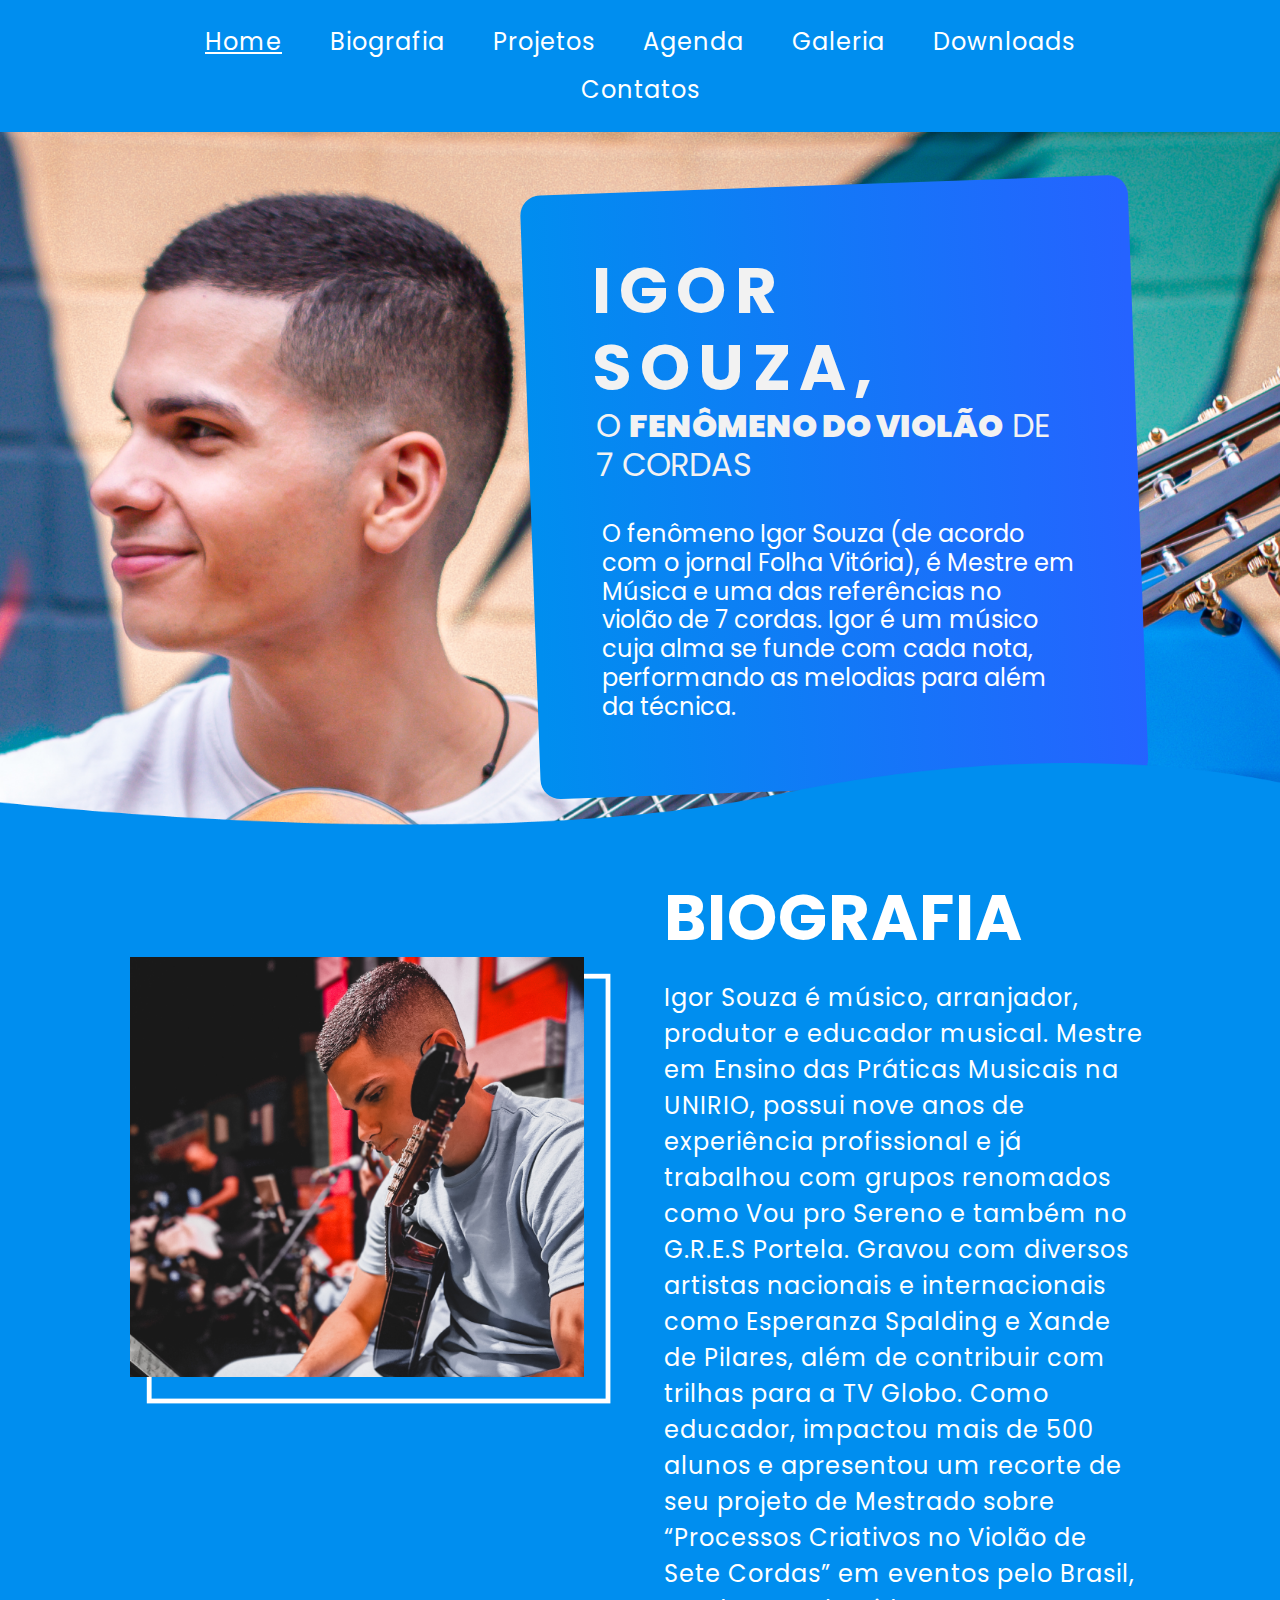
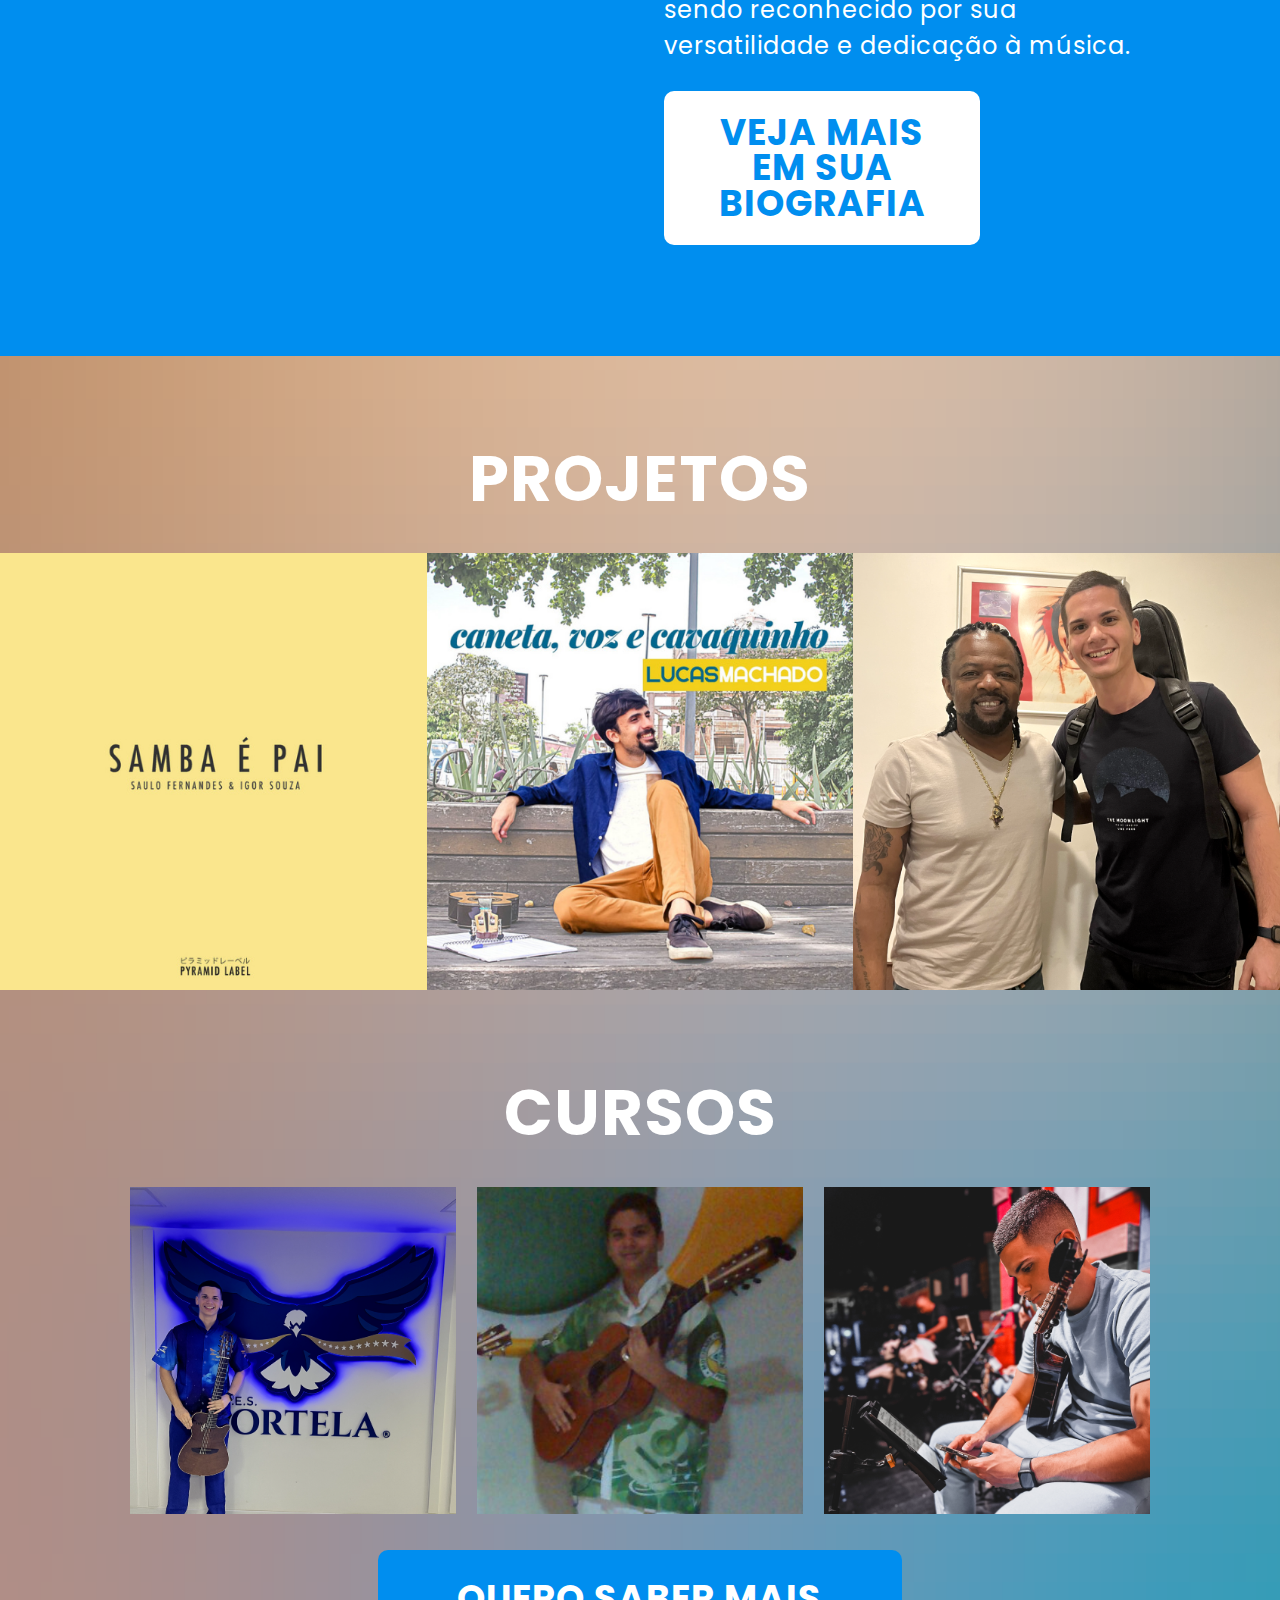
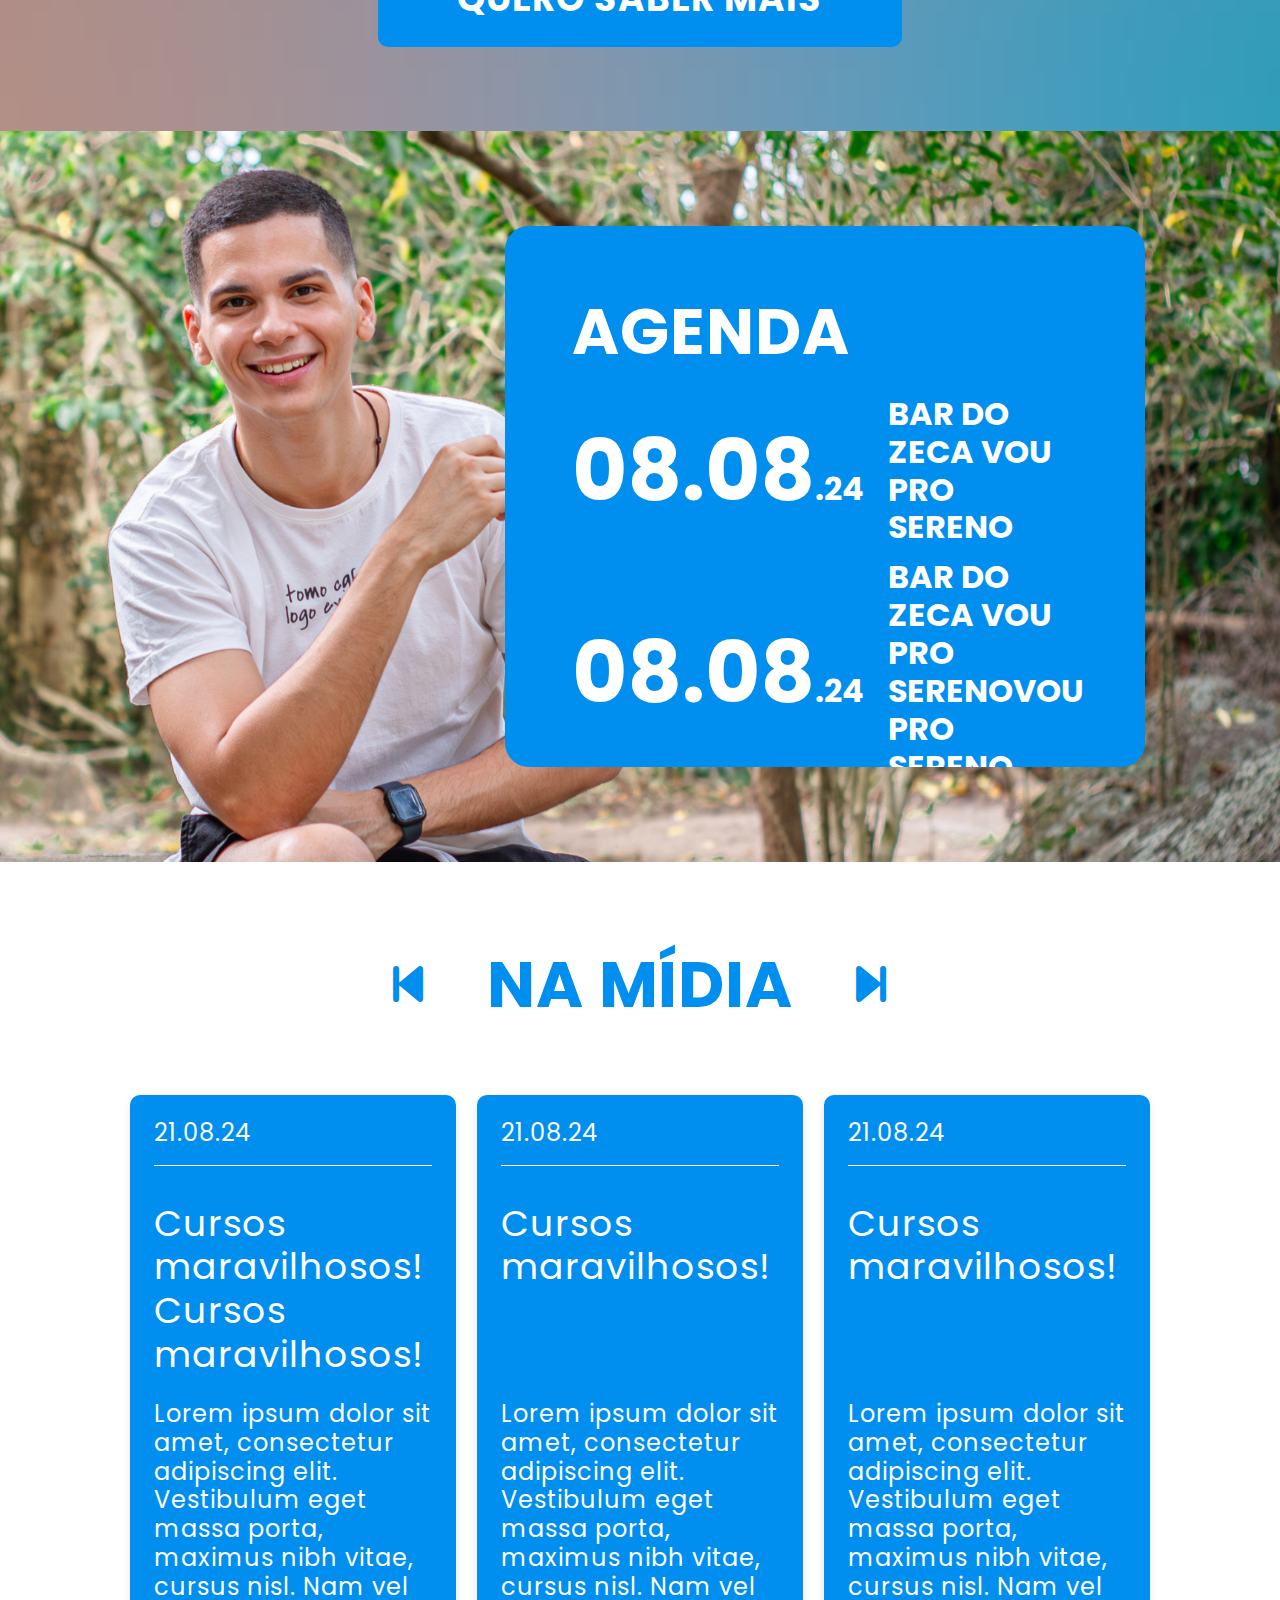
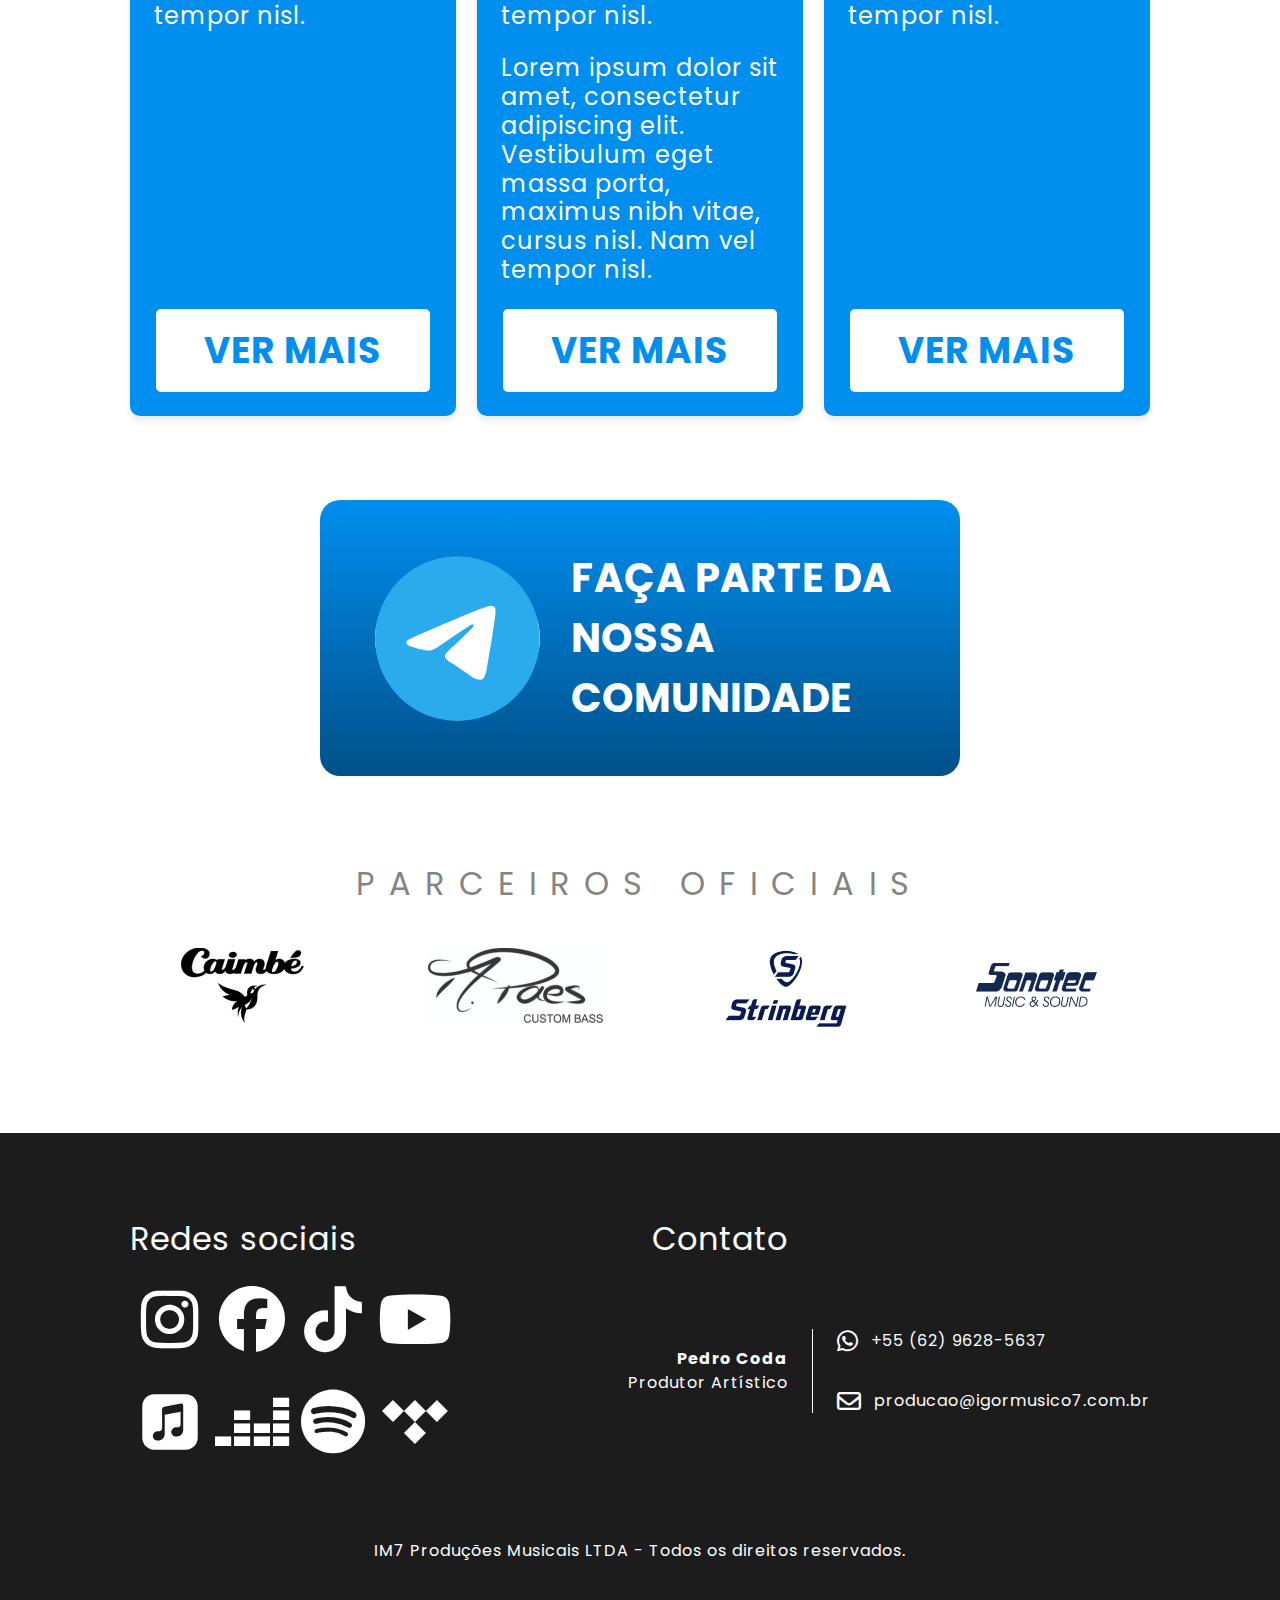
==== commit fc7bb568: "Add files via upload" ====
--- a/index.html
+++ b/index.html
@@ -4,7 +4,11 @@
     <meta charset='utf-8'>
     <meta http-equiv='X-UA-Compatible' content='IE=edge'>
     <title>Igor Souza</title>
-    <link rel='shortcut icon' href='favicon.ico' type='image/x-icon'>
+    <link rel="icon" type="image/png" href="favicon/favicon-96x96.png" sizes="96x96" />
+    <link rel="icon" type="image/svg+xml" href="favicon/favicon.svg" />
+    <link rel="shortcut icon" href="favicon/favicon.ico" />
+    <link rel="apple-touch-icon" sizes="180x180" href="favicon/apple-touch-icon.png" />
+    <link rel="manifest" href="favicon/site.webmanifest" />
     <meta name='viewport' content='width=device-width, initial-scale=1'>
     <link rel='stylesheet' type='text/css' media='screen' href='css/all.css'/>
     <link rel='stylesheet' type='text/css' media='screen' href='css/brands.css'/>
@@ -28,7 +32,7 @@
             <li class="main_menu_list_item"><a href="./" class="main_menu_list_item_link active" title="Home">Home</a></li>
             <li class="main_menu_list_item"><a href="#" class="main_menu_list_item_link" title="Biografia">Biografia</a></li>
             <li class="main_menu_list_item"><a href="projetos.html" class="main_menu_list_item_link" title="Projetos">Projetos</a></li>
-            <li class="main_menu_list_item"><a href="#" class="main_menu_list_item_link" title="Agenda">Agenda</a></li>
+            <li class="main_menu_list_item"><a href="agenda.html" class="main_menu_list_item_link" title="Agenda">Agenda</a></li>
             <li class="main_menu_list_item"><a href="#" class="main_menu_list_item_link" title="Galeria">Galeria</a></li>
             <li class="main_menu_list_item"><a href="#" class="main_menu_list_item_link" title="Downloads">Downloads</a></li>
             <li class="main_menu_list_item"><a href="#" class="main_menu_list_item_link" title="Contatos">Contatos</a></li>
@@ -136,13 +140,13 @@
             </div>
         </section>
         <section id="Agenda" class="main_section_content">
-            <h2 class="section_content_title"><a href="#Agenda">Agenda</a></h2>
+            <h2 class="section_content_title"><a href="agenda.html">Agenda</a></h2>
             <div class="main_section_container mask_gradient_container">
                 <article id="Lista-de-Eventos" class="article_content">
-                    <h2><a href="#Agenda">Agenda</a></h2>
-                    <p><a href="#data"><strong>08.08<span>.24</span></strong> Bar do zeca vou pro sereno</a></p>
-                    <p><a href="#data"><strong>08.08<span>.24</span></strong> Bar do zeca vou pro serenovou pro sereno</a></p>
-                    <p><a href="#data"><strong>08.08<span>.24</span></strong> Bar do zeca vou pro sereno</a></p>
+                    <h2><a href="agenda.html">Agenda</a></h2>
+                    <p><a href="agenda.html#data"><strong>08.08<span>.24</span></strong> Bar do zeca vou pro sereno</a></p>
+                    <p><a href="agenda.html#data"><strong>08.08<span>.24</span></strong> Bar do zeca vou pro serenovou pro sereno</a></p>
+                    <p><a href="agenda.html#data"><strong>08.08<span>.24</span></strong> Bar do zeca vou pro sereno</a></p>
                     <!--
                     <p><a href="#data"><strong>08.08.24</strong> Bar do zeca vou pro sereno</a></p>
                     <p><a href="#data"><strong>08.08.24</strong> Bar do zeca vou pro sereno</a></p>
@@ -150,7 +154,7 @@
                     <p><a href="#data"><strong>08.08.24</strong> Bar do zeca vou pro sereno</a></p>
                     -->
                 </article>
-                <p class="button_white agenda_button"><a href="#" class="button_white_link agenda_button_link">Ver agenda completa</a></p>
+                <p class="button_white agenda_button"><a href="agenda.html" class="button_white_link agenda_button_link">Ver agenda completa</a></p>
             </div>
             <div class="back_images">
                 <figure>
--- a/css/main.css
+++ b/css/main.css
@@ -1,8 +1,6 @@
 /* Import Google Fonts */
 @import url('https://fonts.googleapis.com/css2?family=Inter:ital,opsz,wght@0,14..32,100..900;1,14..32,100..900&display=swap');
-<style>
 @import url('https://fonts.googleapis.com/css2?family=Poppins:ital,wght@0,100;0,200;0,300;0,400;0,500;0,600;0,700;0,800;0,900;1,100;1,200;1,300;1,400;1,500;1,600;1,700;1,800;1,900&display=swap');
-</style>
 
 /* Reset box-sizing */
 *, *::before, *::after {
@@ -12,10 +10,12 @@
 	--html-body-background-color: #000;
 	--main-background-color: #777;
 	--main-text-color: #fff;
+	--main-content-background-color: #fff;
 	--menu-background-color: #000;
 	--link-default-color: #fff;
 	--link-hover-color: rgba(255, 255, 255, 1);
 	--text-default-color: rgba(0, 0, 0, 1);
+	--blue-box-text-default-color: rgba(255, 255, 255, 1);
 	--menu-link-hover-background-color: rgba(0, 0, 0, 0);
 	--menu-link-active-background-color: rgba(0, 0, 0, 0);
 	--menu-link-active-color: rgba(255, 255, 255, 1);
@@ -158,7 +158,8 @@
 	grid-template-columns: subgrid;
 }
 img {
-	max-width: -webkit-fill-available;
+	/*max-width: -webkit-fill-available;*/
+	max-width: 100%;
 }
 
 /* Header styles */
@@ -508,11 +509,12 @@
 	margin: 0;
 	padding: 0;
 	/*margin-right: 1rem;*/
-	font-size: var(--font-size-30);
+	font-size: var(--font-size-16);
 }
 footer .name p {
 	/*padding: 0 1rem 0 0;*/
 	padding: 0;
+	font-size: var(--font-size-16);
 	font-weight: normal;
 }
 footer .contact-list {
@@ -530,6 +532,7 @@
 	display: flex;
 	align-items: center;
 	width: -webkit-fill-available;
+	font-size: var(--font-size-16);
 }
 footer .contact-list li a {
 	text-decoration: none;
@@ -539,7 +542,7 @@
 	gap: .5rem;
 }
 footer .contact-list li a i {
-	font-size: var(--font-size-30);
+	font-size: var(--font-size-24);
 }
 
 .breadcrumb {
@@ -767,7 +770,8 @@
 		--font-size-16: max(11px, calc(16px * (600 / 1728)));
 	}
 	#main_menu_list {
-		column-gap: 1.3rem;
+		/*column-gap: 1.3rem;*/
+		column-gap: .8rem;
 	}
 }
 
--- a/css/home.css
+++ b/css/home.css
@@ -57,7 +57,8 @@
 	top: 35.48%;
 	left: 57.06%;
 	*/
-	width: calc(43.30% - 2.8rem);
+	/*width: calc(43.30% - 2.8rem);*/
+	width: 47.5%; /*43.30%*/
 	text-align: left;
 	/* New styles */
 	background: linear-gradient(88.63deg, #008EEF 1.26%, #2563FF 98.74%);
@@ -101,7 +102,7 @@
 	font-size: var(--font-size-24);
 	line-height: 120.99%;
 	/* or 29px */
-	color: #FFFFFF;
+	color: var(--blue-box-text-default-color);
 	padding: 0;
 	letter-spacing: normal;
 }
@@ -225,7 +226,7 @@
 	text-shadow: none;
 	box-shadow: none;
 	background-image: url("../imgs/portfolio_bkg.png");
-	background-color: #FFFFFF;
+	background-color: var(--main-content-background-color);
 	background-position: center top;
 	background-repeat: no-repeat;
 	background-size: cover;
@@ -377,7 +378,7 @@
 	max-width: 849px;
 	max-height: 670px;
 	overflow-y: scroll;
-    width: calc(100% - 5.6rem);
+    /*width: calc(100% - 5.6rem);*/
     padding: 2.8rem;
     background: var(--blue-background-color);
     border-radius: var(--font-size-24);
@@ -437,7 +438,7 @@
 	font-size: var(--font-size-32);
 	line-height: 1.58rem;
 	text-transform: uppercase;
-	color: #FFFFFF;
+	color: var(--text-default-color);
 	padding: 0 0 .5rem 0;
 	letter-spacing: normal;
 }
@@ -491,7 +492,7 @@
 	padding-bottom: 3.5rem;
 	text-shadow: none;
 	box-shadow: none;
-	background-color: #FFFFFF;
+	background-color: var(--main-content-background-color);
 }
 #Mídia h2.section_content_title {
 	text-align: center;
@@ -607,7 +608,7 @@
 	padding-bottom: 3.5rem;
 	text-shadow: none;
 	box-shadow: none;
-	background-color: #FFFFFF;
+	background-color: var(--main-content-background-color);
 }
 .comunidade_button {
 	display: flex;
@@ -624,8 +625,10 @@
 	text-transform: uppercase;
 	margin: 0 auto;
 	padding: 2rem 2.3rem;
-	width: 47.4%;
-	max-width: calc(758px - 4.6rem);
+	/*width: 47.4%;*/
+	width: 50%;
+	/*max-width: calc(758px - 4.6rem);*/
+	max-width: 758px;
 	column-gap: 1.3rem;
 
 	background: linear-gradient(180deg, #008EEF 0%, #005189 100%);
@@ -636,13 +639,13 @@
 	line-height: 150%;
 	/* or 60px */
 	text-transform: uppercase;
-	color: #FFFFFF;
+	color: var(--blue-box-text-default-color);
 }
 .comunidade_button_link i.fa-telegram {
 	font-size: var(--font-size-170);
 	line-height: 85%;
 	color: #2AABEE;
-	background-color: #FFFFFF;
+	background-color: var(--main-content-background-color);
 	border-radius: 50%;
 	letter-spacing: normal;
 	display: flex;
@@ -650,7 +653,7 @@
 }
 .comunidade_button_link i.fa-circle {
 	font-size: 180px;
-	color: #FFFFFF;
+	color: var(--text-default-color);
 	border-radius: 50%;
 }
 
@@ -659,7 +662,7 @@
 	padding-bottom: 3.5rem;
 	text-shadow: none;
 	box-shadow: none;
-	background-color: #FFFFFF;
+	background-color: var(--main-content-background-color);
 }
 #Parceiros .article_content h2 {
     text-align: center;
@@ -772,7 +775,8 @@
 		grid-row-gap: 0px;
 	}
 	#Agenda .mask_gradient_container {
-		width: calc(100% - 4.6rem);
+		/*width: calc(100% - 4.6rem);*/
+		width: 100%;
 		padding: 2.3rem;
 		/*background-color: var(--blue-80-background-color);*/
 		height: fit-content;
@@ -874,8 +878,10 @@
 		/*max-height: 986px;*/
 	}
 	#Agenda .mask_gradient_container {
-		width: calc(100% - 4rem);
+		/*width: calc(100% - 4rem);*/
+		width: 100%;
 		padding: 2rem;
+		margin: 0 auto;
 		background-color: var(--blue-80-background-color);
 	}
 	#Agenda h2.section_content_title {
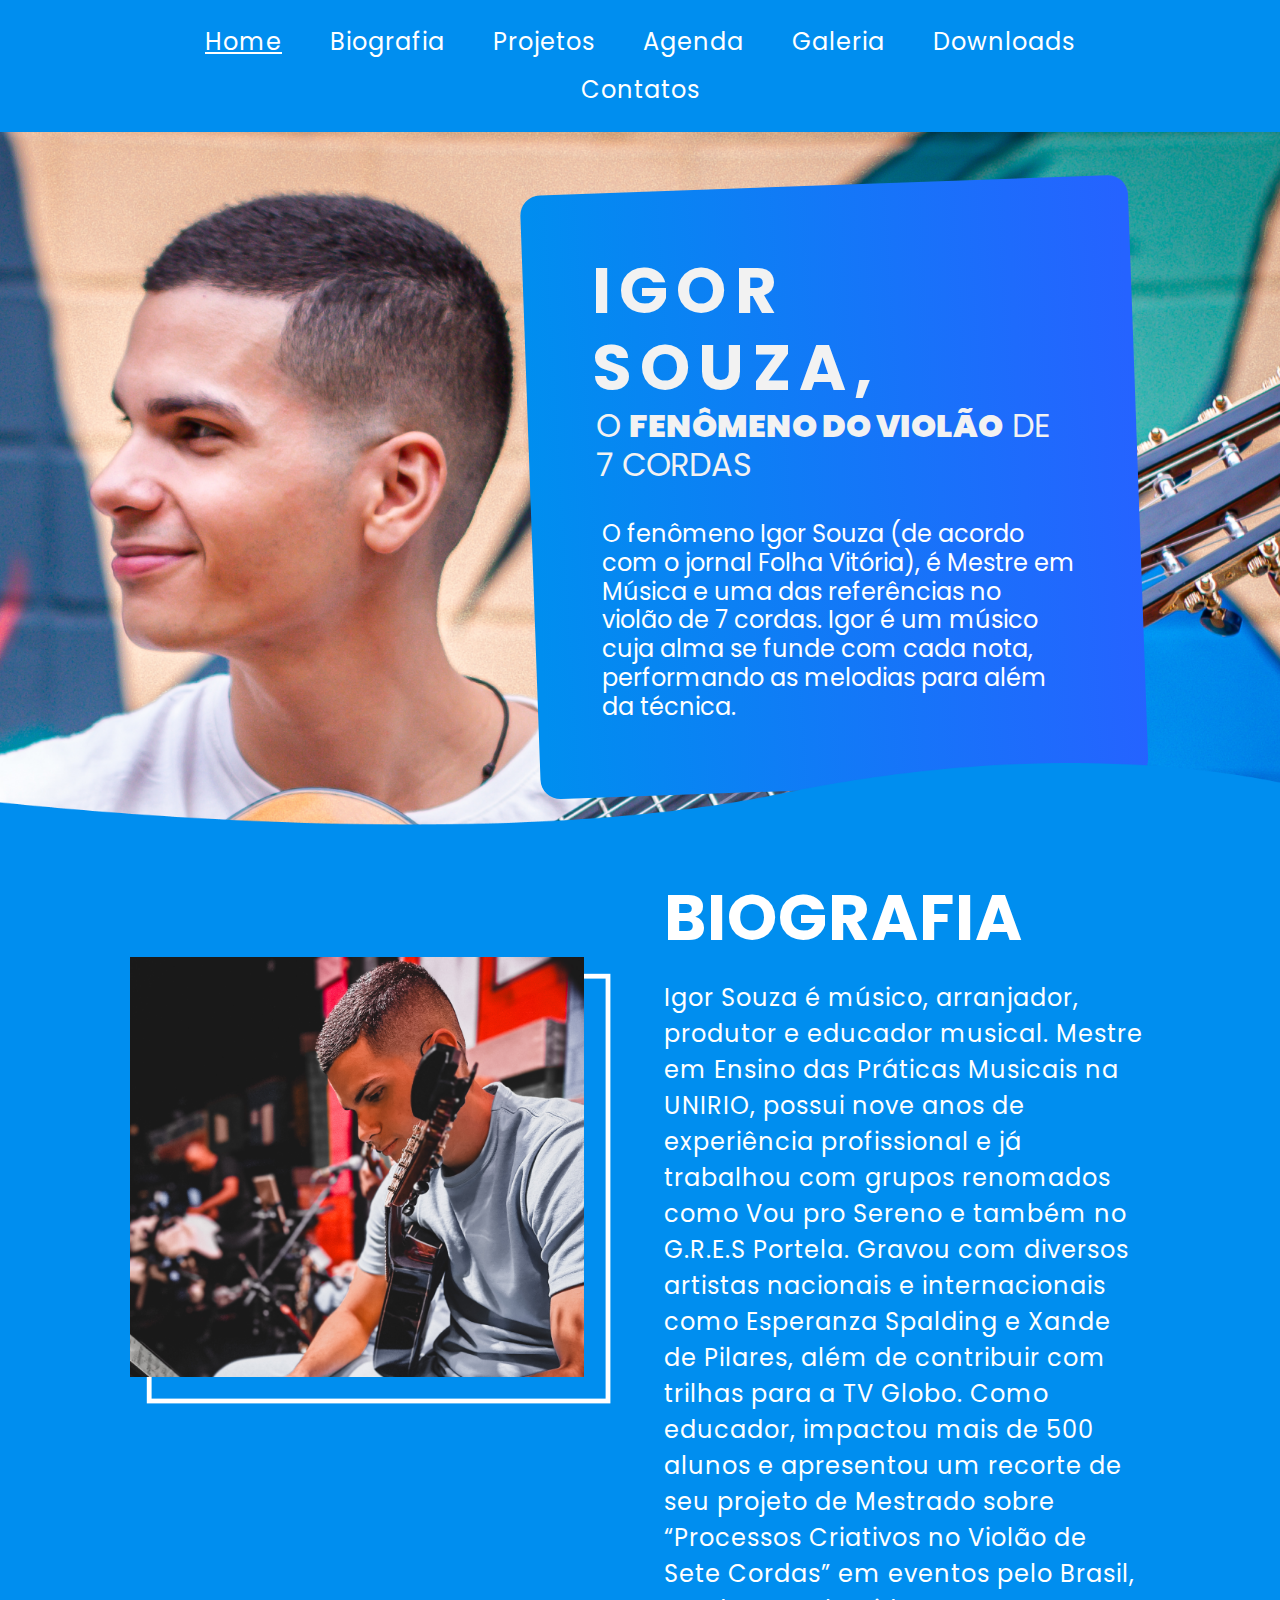
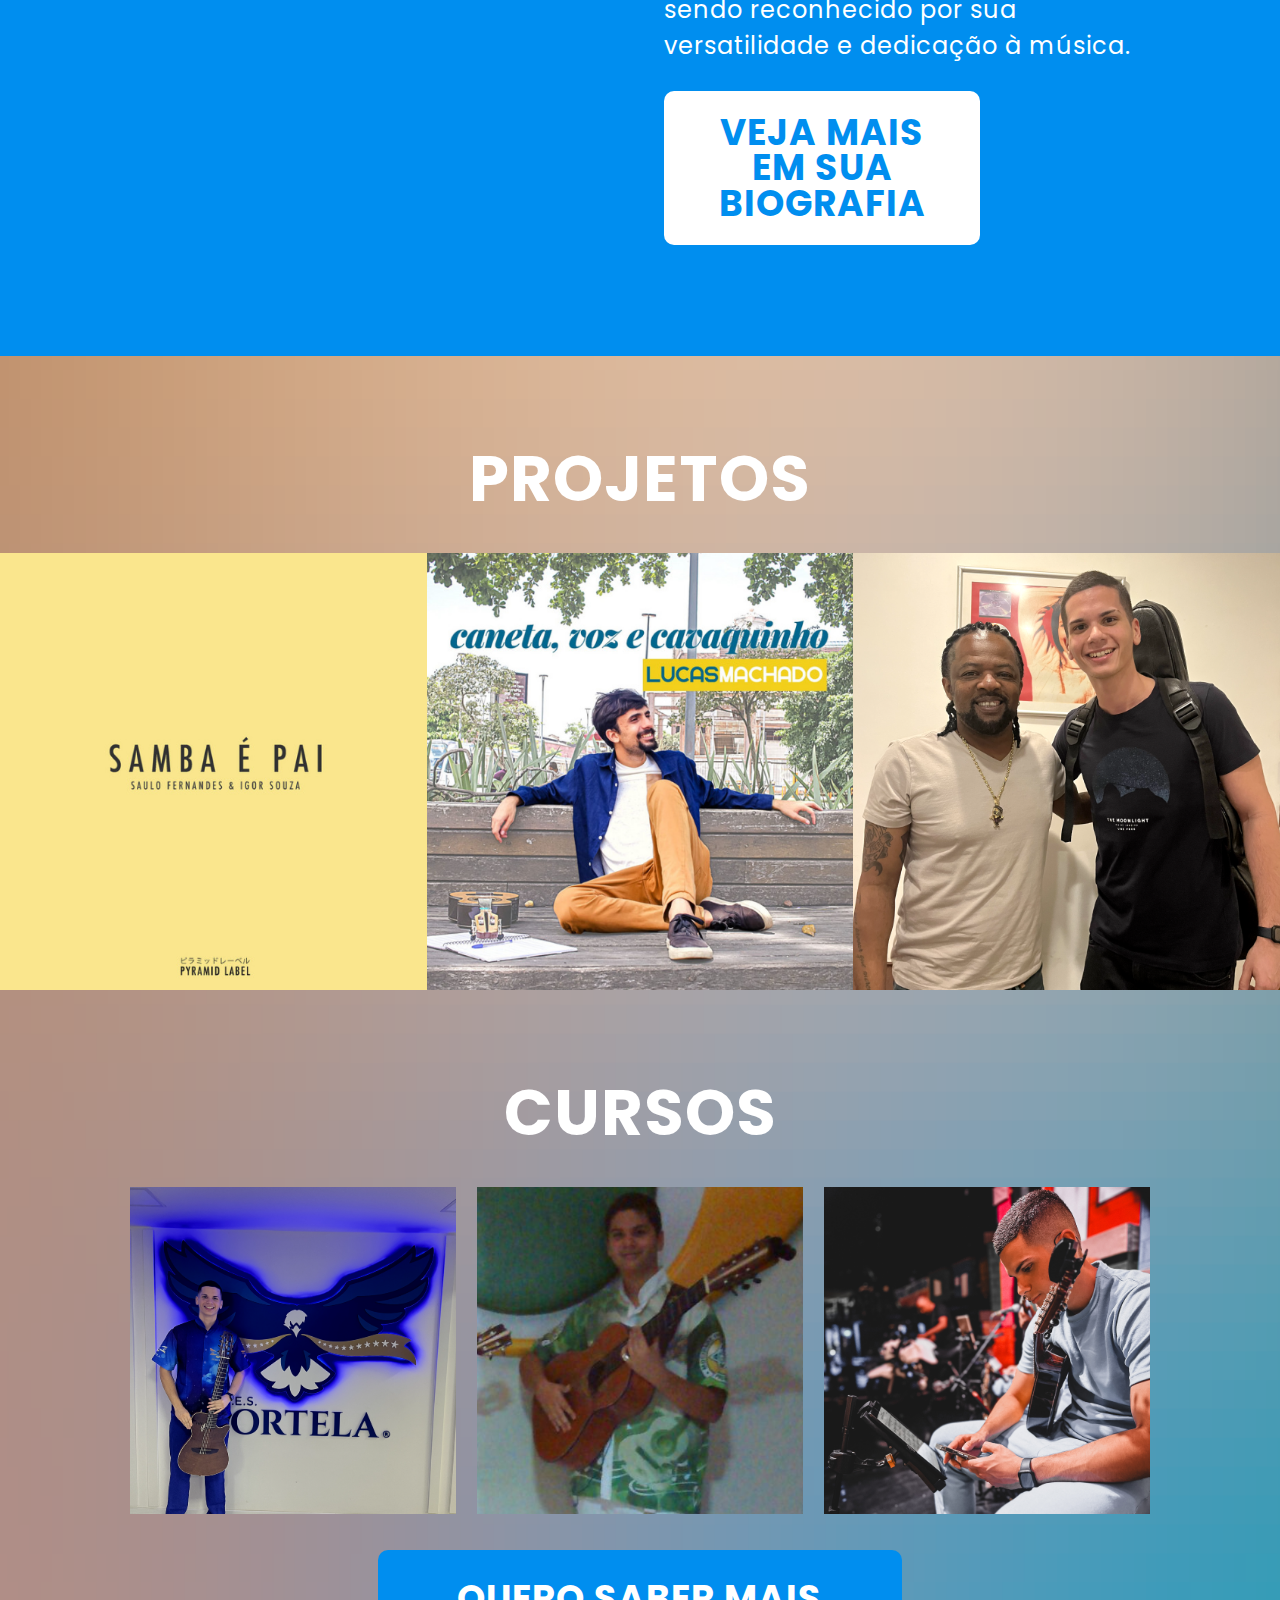
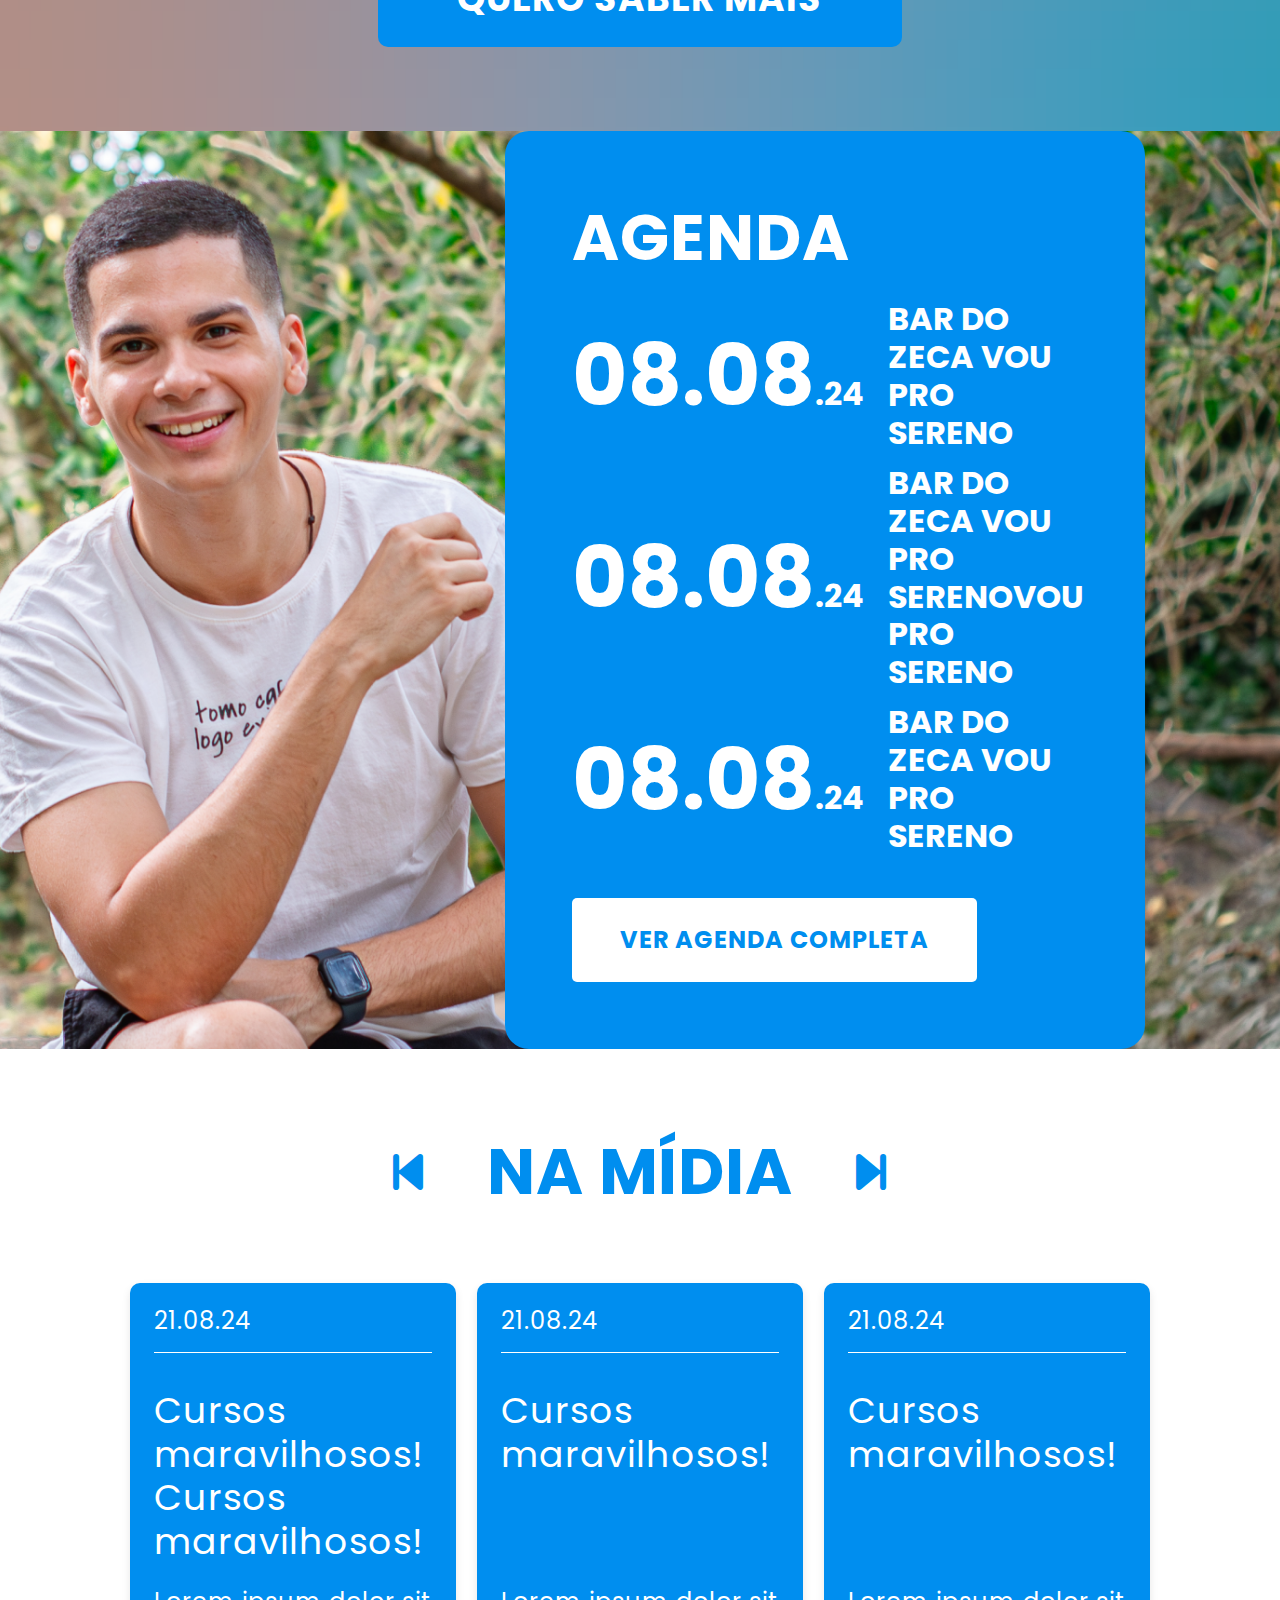
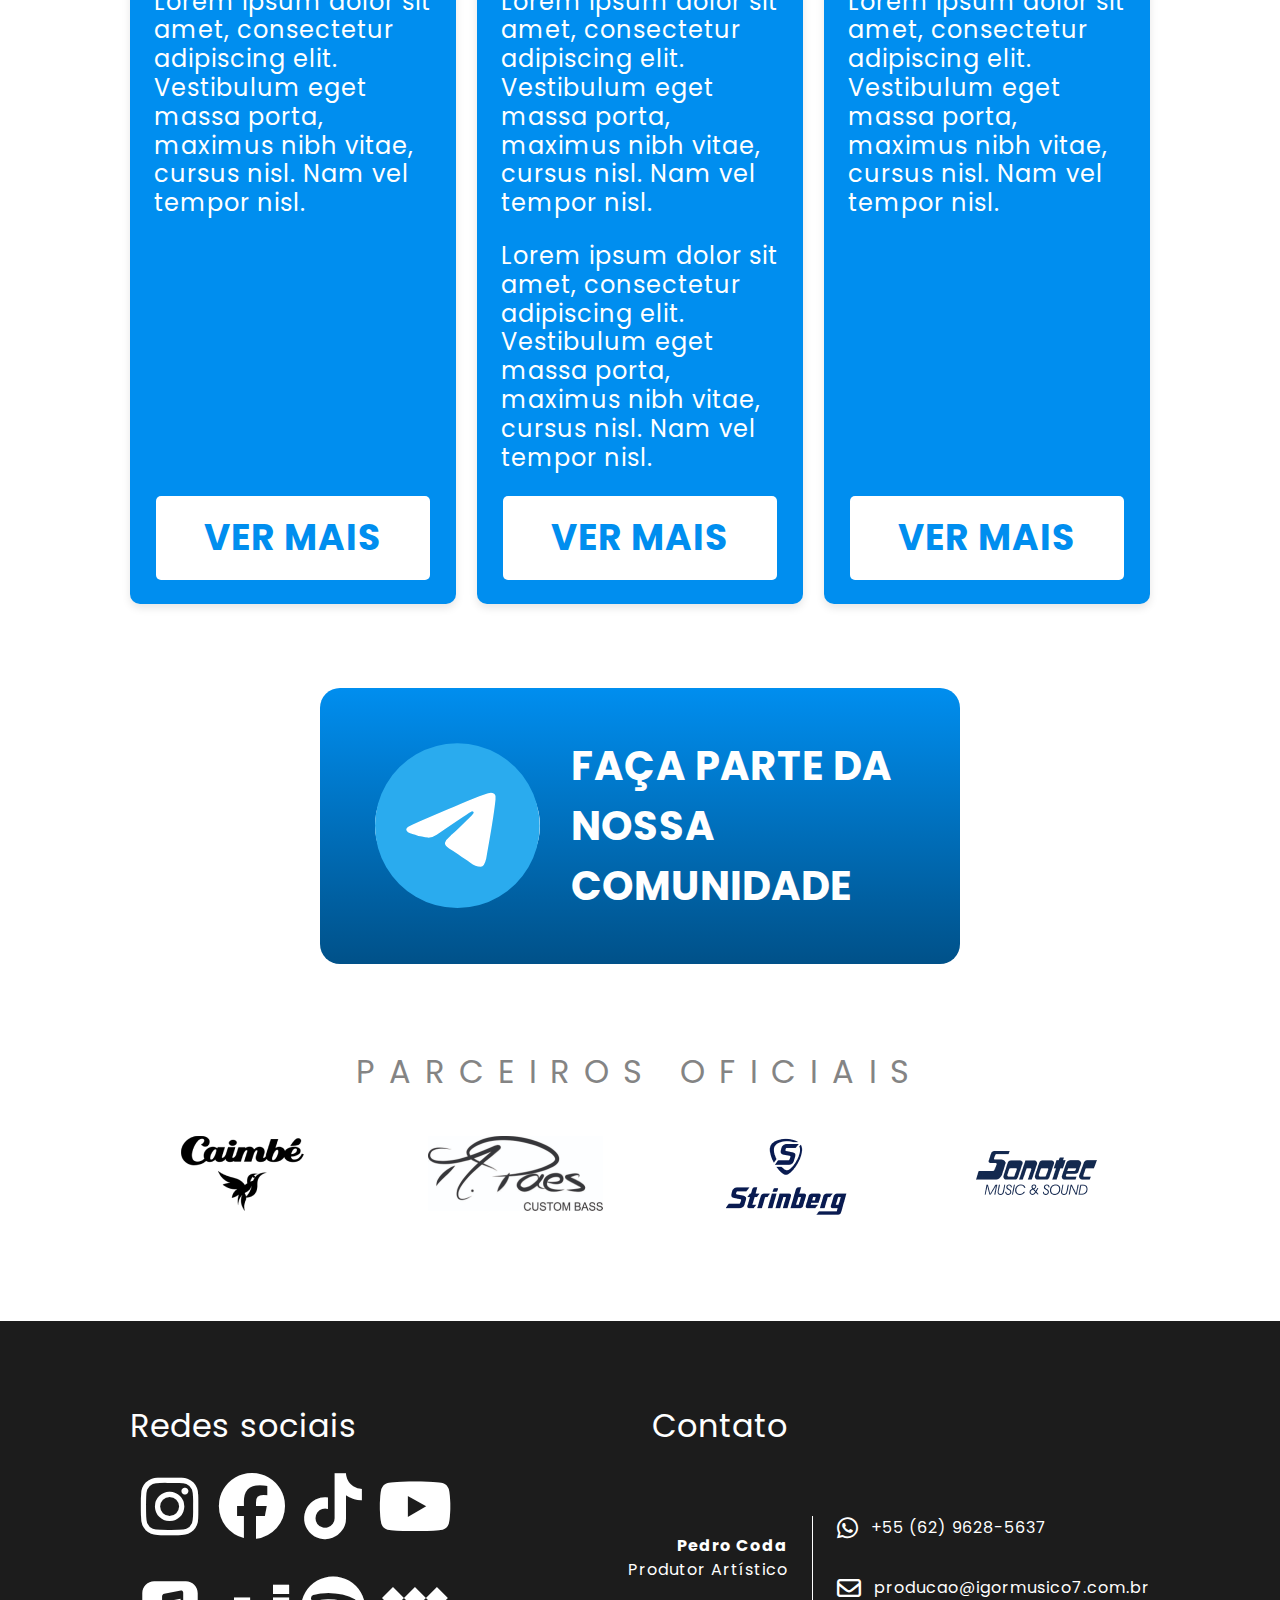
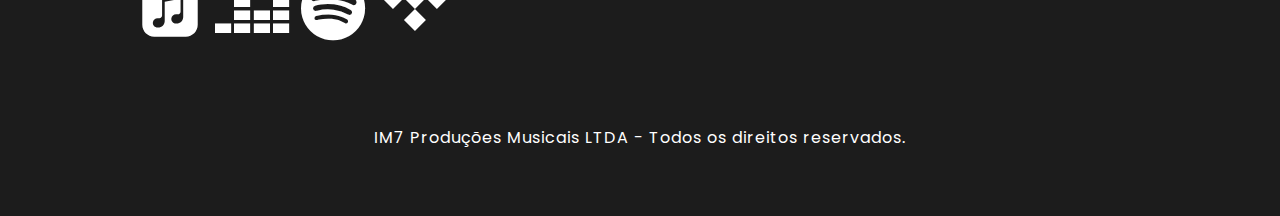
==== commit 82112ca1: "Add files via upload" ====
--- a/index.html
+++ b/index.html
@@ -33,7 +33,7 @@
             <li class="main_menu_list_item"><a href="#" class="main_menu_list_item_link" title="Biografia">Biografia</a></li>
             <li class="main_menu_list_item"><a href="projetos.html" class="main_menu_list_item_link" title="Projetos">Projetos</a></li>
             <li class="main_menu_list_item"><a href="agenda.html" class="main_menu_list_item_link" title="Agenda">Agenda</a></li>
-            <li class="main_menu_list_item"><a href="#" class="main_menu_list_item_link" title="Galeria">Galeria</a></li>
+            <li class="main_menu_list_item"><a href="galeria.html" class="main_menu_list_item_link" title="Galeria">Galeria</a></li>
             <li class="main_menu_list_item"><a href="#" class="main_menu_list_item_link" title="Downloads">Downloads</a></li>
             <li class="main_menu_list_item"><a href="#" class="main_menu_list_item_link" title="Contatos">Contatos</a></li>
         </ul>
--- a/css/main.css
+++ b/css/main.css
@@ -44,6 +44,7 @@
 	--profile-picture-secondary-shadow-color: rgba(0, 195, 255, .03);
 	--blue-background-color: #008EEF;
 	--blue-80-background-color: rgba(0, 142, 239, .8);
+	--blue-galery-page-background-color: #83CDFF;
 
 	--font-size-170: 170px;
 	--font-size-84: 84px;
--- a/css/home.css
+++ b/css/home.css
@@ -374,9 +374,10 @@
 	grid-column-start: 2;
 	grid-row-start: 2;
 	width: 100%;
-	height: 80.75%;
+	/*height: 80.75%;*/
+	height: fit-content;
 	max-width: 849px;
-	max-height: 670px;
+	/*max-height: 670px;*/
 	overflow-y: scroll;
     /*width: calc(100% - 5.6rem);*/
     padding: 2.8rem;
